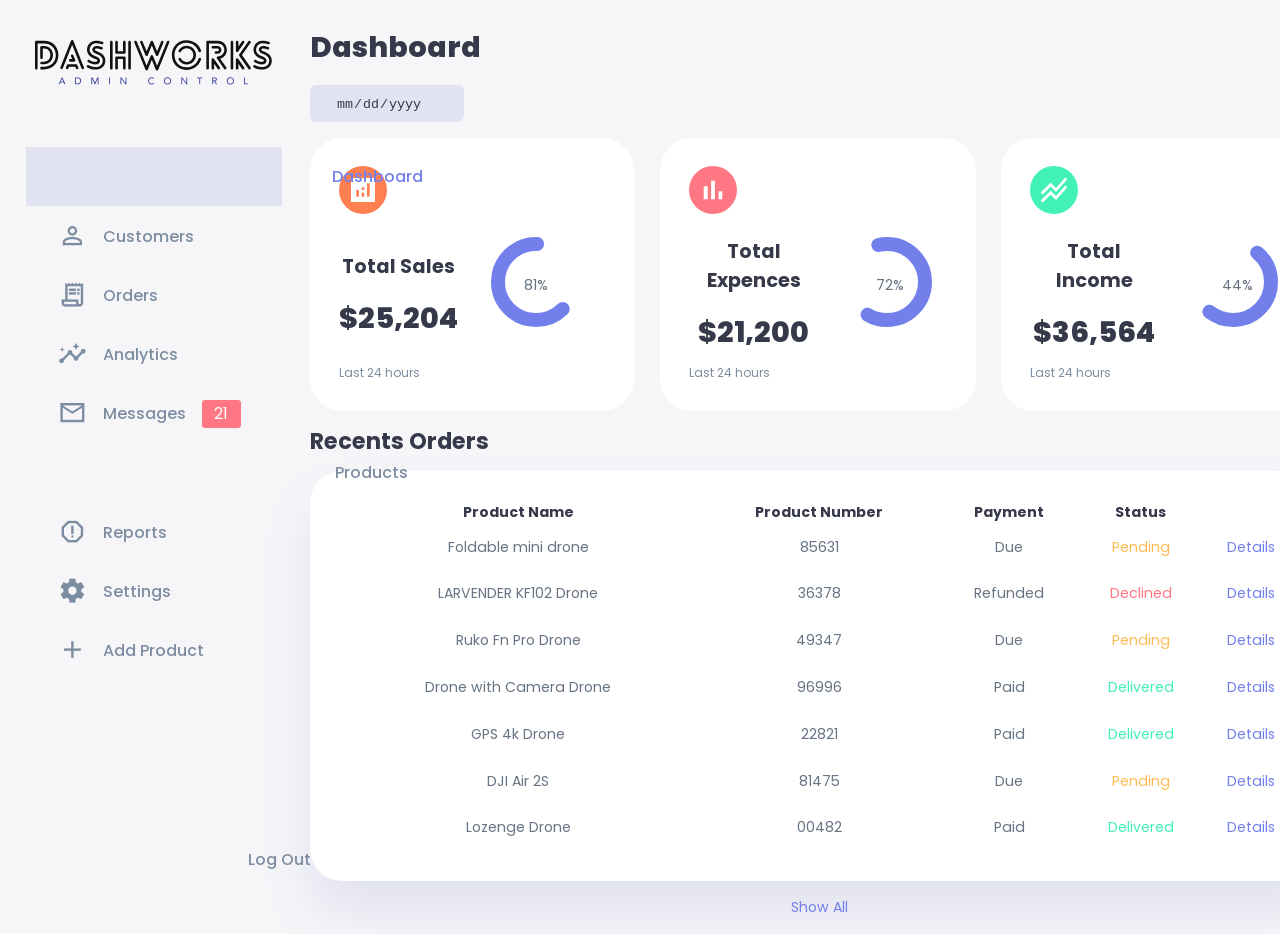
==== index.html @ c48654eb "Initial project upload" ====
<!DOCTYPE html>
<html lang="en">
  <head>
    <meta charset="UTF-8" />
    <meta name="viewport" content="width=device-width, initial-scale=1.0" />
    <title>Admin Dashboard</title>
    <link
      rel="stylesheet"
      href="https://fonts.googleapis.com/css2?family=Material+Icons+Sharp"
    />
    <link rel="stylesheet" href="style.css" />
  </head>
  <body>
    <div class="container">
      <aside>
        <div class="top">
          <div class="logo">
            <svg
              width="290.15999603271484"
              height="54.50936629606763"
              viewBox="0 0 350.00000000000006 65.75089076535775"
              class="looka-1j8o68f"
            >
              <defs id="SvgjsDefs1217"></defs>
              <g class="change-logo-color"
                id="SvgjsG1218"
                featurekey="s6yzU4-0"
                transform="matrix(2.8782891486242907,0,0,2.8782891486242907,-4.605262363303821,-14.649480691453958)"
                fill="#111111"
              >
                <path
                  d="M6.26 17.54 l-1.32 0 c-0.36 0 -0.66 -0.3 -0.66 -0.68 c0 -0.36 0.3 -0.66 0.66 -0.66 l1.32 0 c1.98 0 3.24 -1.46 3.24 -3.36 c0 -1.88 -1.26 -3.34 -3.24 -3.34 l-0.66 0 l0 4.68 c0 0.38 -0.28 0.68 -0.66 0.68 c-0.36 0 -0.66 -0.3 -0.66 -0.68 l0 -5.34 c0 -0.38 0.3 -0.68 0.66 -0.68 l1.32 0 c2.74 0 4.56 2.06 4.56 4.68 c0 2.64 -1.82 4.7 -4.56 4.7 l0 0 z M2.94 19.54 c0 0.36 -0.3 0.66 -0.68 0.66 c-0.36 0 -0.66 -0.3 -0.66 -0.66 l0 -13.38 c0 -0.36 0.3 -0.66 0.66 -0.66 l4 0 c4.34 0 7.36 3.12 7.36 7.34 c0 4.24 -3.02 7.36 -7.36 7.36 l-1.34 0 c-0.36 0 -0.66 -0.3 -0.66 -0.66 c0 -0.38 0.3 -0.68 0.66 -0.68 l1.34 0 c3.58 0 6.02 -2.52 6.02 -6.02 c0 -3.48 -2.44 -6 -6.02 -6 l-3.32 0 l0 12.7 l0 0 z M19.7 16.2 c-0.36 0 -0.66 -0.3 -0.66 -0.68 s0.3 -0.66 0.66 -0.66 l0.96 0 l-0.6 -1.48 c-0.12 -0.34 0.04 -0.74 0.36 -0.86 c0.36 -0.14 0.74 0.02 0.88 0.34 l0.98 2.4 c0.04 0.08 0.06 0.16 0.06 0.26 c0 0.38 -0.32 0.68 -0.7 0.68 l-1.94 0 l0 0 z M18.72 19.66 c-0.12 0.34 -0.5 0.5 -0.86 0.38 c-0.34 -0.16 -0.5 -0.54 -0.36 -0.88 l0.48 -1.22 c0.12 -0.24 0.38 -0.42 0.62 -0.42 l0 0 l4.14 0 c0.3 0 0.56 0.22 0.64 0.48 l0.48 1.16 c0.12 0.34 -0.02 0.72 -0.36 0.88 c-0.34 0.12 -0.74 -0.02 -0.88 -0.38 l-0.32 -0.78 l-3.24 0 l-0.34 0.78 l0 0 z M15.86 19.66 c-0.16 0.34 -0.54 0.5 -0.88 0.38 c-0.32 -0.16 -0.5 -0.54 -0.38 -0.88 l5.46 -13.64 c0.14 -0.36 0.54 -0.52 0.86 -0.38 c0.2 0.06 0.32 0.22 0.38 0.38 l5.44 13.64 c0.14 0.34 -0.02 0.72 -0.36 0.88 c-0.34 0.12 -0.74 -0.04 -0.88 -0.38 l-4.82 -12.14 l-4.82 12.14 l0 0 z M36.300000000000004 6.02 c0.82 0.28 0.38 1.56 -0.46 1.26 c-1.8 -0.64 -3.96 -0.98 -5.28 0.48 c-1.08 1.14 -1.36 3.24 0.08 4.48 c1.74 1.56 4.22 1.22 4.36 3.34 c0.06 1.12 -0.92 1.94 -2 2.02 c-1.3 0.08 -2.92 -0.24 -4.24 -1.2 c-0.7 -0.5 0.08 -1.58 0.78 -1.08 c1.54 1.12 4.24 1.32 4.12 0.32 c-0.08 -0.94 -2.06 -0.78 -3.92 -2.4 c-2.9 -2.54 -1.14 -7.6 2.98 -7.8 c1.2 -0.06 2.18 0.1 3.58 0.58 l0 0 z M28.500000000000004 19.24 c-0.76 -0.4 -0.14 -1.58 0.64 -1.18 c3.08 1.64 7.26 1.22 7.26 -2.48 c0 -2.74 -3.6 -3.24 -4.62 -4.06 c-1.6 -1.26 -0.76 -4.8 4.22 -2.78 c0.78 0.32 0.3 1.56 -0.52 1.22 c-3.02 -1.22 -3.54 0.02 -2.88 0.54 c0.74 0.56 5.12 1.36 5.12 5.08 c0 3.66 -3.24 5.38 -6.98 4.48 c-0.68 -0.14 -1.46 -0.4 -2.24 -0.82 l0 0 z M32.88 16.28 l0 0 l0 0 z M42.800000000000004 6.16 c0 -0.36 0.3 -0.66 0.66 -0.66 c0.38 0 0.68 0.3 0.68 0.66 l0 4.68 l2.66 0 l0 -4.68 c0 -0.36 0.3 -0.66 0.68 -0.66 c0.36 0 0.66 0.3 0.66 0.66 l0 5.36 c0 0.36 -0.3 0.66 -0.66 0.66 l-4.02 0 c-0.36 0 -0.66 -0.3 -0.66 -0.66 l0 -5.36 l0 0 z M48.14 19.54 c0 0.36 -0.3 0.66 -0.66 0.66 c-0.38 0 -0.68 -0.3 -0.68 -0.66 l0 -4.68 l-2.66 0 l0 4.68 c0 0.36 -0.3 0.66 -0.68 0.66 c-0.36 0 -0.66 -0.3 -0.66 -0.66 l0 -5.36 c0 -0.36 0.3 -0.66 0.66 -0.66 l4.02 0 c0.36 0 0.66 0.3 0.66 0.66 l0 5.36 l0 0 z M41.46 19.54 c0 0.36 -0.3 0.66 -0.66 0.66 c-0.38 0 -0.68 -0.3 -0.68 -0.66 l0 -13.38 c0 -0.36 0.3 -0.66 0.68 -0.66 c0.36 0 0.66 0.3 0.66 0.66 l0 13.38 l0 0 z M49.480000000000004 6.16 c0 -0.36 0.3 -0.66 0.66 -0.66 c0.38 0 0.68 0.3 0.68 0.66 l0 13.38 c0 0.36 -0.3 0.66 -0.68 0.66 c-0.36 0 -0.66 -0.3 -0.66 -0.66 l0 -13.38 l0 0 z M55.620000000000005 6.34 c-0.14 -0.34 0.04 -0.72 0.38 -0.86 s0.72 0.02 0.86 0.36 l2.06 5.06 l2.06 -5.06 c0.12 -0.34 0.52 -0.5 0.86 -0.36 c0.18 0.06 0.3 0.22 0.38 0.36 l2.06 5.06 l2.06 -5.06 c0.12 -0.34 0.52 -0.5 0.86 -0.36 c0.32 0.14 0.5 0.52 0.36 0.86 l-2.68 6.56 c-0.06 0.16 -0.18 0.32 -0.36 0.38 c-0.34 0.12 -0.72 -0.02 -0.88 -0.38 l-2.06 -5.04 l-2.06 5.04 c-0.06 0.16 -0.18 0.32 -0.34 0.38 c-0.34 0.12 -0.74 -0.02 -0.88 -0.38 l-2.68 -6.56 l0 0 z M69.34 5.84 c0.14 -0.34 0.54 -0.5 0.88 -0.36 c0.32 0.14 0.5 0.52 0.34 0.86 l-5.68 13.96 c-0.24 0.56 -1 0.54 -1.24 0 l-2.06 -5.06 l-2.06 5.06 c-0.22 0.56 -1 0.56 -1.22 -0.02 l-5.7 -13.94 c-0.12 -0.34 0.06 -0.72 0.38 -0.86 c0.34 -0.14 0.74 0.02 0.86 0.36 l5.08 12.46 l2.04 -5.02 c0.26 -0.58 1 -0.62 1.26 0 l2.06 5.02 l5.06 -12.46 l0 0 z M86.86000000000001 10.54 c0.1 0.36 -0.08 0.74 -0.44 0.84 c-0.36 0.12 -0.76 -0.08 -0.86 -0.44 c-0.42 -1.28 -1.22 -2.38 -2.32 -3.18 c-1.04 -0.74 -2.34 -1.2 -3.76 -1.2 c-8.34 0 -8.34 12.52 0 12.52 c1.42 0 2.72 -0.44 3.76 -1.2 c1.1 -0.78 1.9 -1.88 2.32 -3.18 c0.1 -0.36 0.5 -0.54 0.86 -0.44 s0.54 0.5 0.44 0.86 c-0.5 1.56 -1.5 2.92 -2.8 3.86 c-1.3 0.92 -2.86 1.48 -4.58 1.48 c-10.14 0 -10.14 -15.26 0 -15.26 c1.72 0 3.28 0.54 4.58 1.46 c1.3 0.96 2.3 2.3 2.8 3.88 l0 0 z M75.36 15.24 c-0.2 -0.34 -0.08 -0.72 0.24 -0.92 c0.34 -0.18 0.74 -0.08 0.92 0.26 c0.32 0.52 0.76 0.98 1.28 1.26 c0.48 0.3 1.06 0.48 1.68 0.48 c0.96 0 1.82 -0.38 2.42 -1.02 c0.64 -0.62 1.02 -1.5 1.02 -2.48 c0 -0.96 -0.38 -1.84 -1.02 -2.46 c-0.6 -0.62 -1.46 -1.02 -2.42 -1.02 c-0.62 0 -1.18 0.16 -1.68 0.46 c-0.52 0.3 -0.96 0.74 -1.28 1.26 c-0.18 0.34 -0.58 0.46 -0.92 0.28 c-0.32 -0.18 -0.44 -0.6 -0.24 -0.94 c0.42 -0.74 1.02 -1.36 1.74 -1.78 s1.54 -0.64 2.38 -0.64 c1.34 0 2.54 0.54 3.42 1.42 c0.84 0.88 1.38 2.08 1.38 3.42 s-0.54 2.54 -1.38 3.42 c-0.88 0.9 -2.08 1.44 -3.42 1.44 c-0.84 0 -1.66 -0.24 -2.38 -0.64 c-0.72 -0.44 -1.32 -1.06 -1.74 -1.8 l0 0 z M95.30000000000001 12.18 c-0.18 0 -0.44 0.02 -0.66 0 c-1.04 -0.06 -1.08 -1.32 0 -1.32 c0.62 0 1.36 0.1 1.36 -0.68 c0 -0.4 -0.32 -0.68 -0.7 -0.68 l-2.38 0 c-0.88 0 -0.88 -1.34 0 -1.34 l2.38 0 c1.22 0 2.02 1.02 2.02 2.04 c0 1.12 -0.92 1.98 -2.02 1.98 l0 0 z M96.54 19.14 c0.5 0.72 -0.58 1.5 -1.1 0.78 l-1.84 -2.66 l0 2.28 c0 0.88 -1.34 0.88 -1.34 0 l0 -4.36 c0 -0.72 0.84 -0.92 1.22 -0.42 l3.06 4.38 l0 0 z M90.92 19.54 c0 0.88 -1.34 0.88 -1.34 0 l0 -13.38 c0 -0.36 0.32 -0.66 0.68 -0.66 l5.26 0 c4.1 0 6.16 5.02 3.28 7.98 c-0.58 0.58 -1.3 1.02 -2.1 1.22 l3.1 4.44 c0.5 0.72 -0.6 1.5 -1.08 0.78 l-3.7 -5.3 c-0.4 -0.52 0 -1.1 0.5 -1.1 c2.94 0 4.38 -3.64 2.32 -5.72 c-0.6 -0.6 -1.42 -0.96 -2.32 -0.96 l-4.6 0 l0 12.7 l0 0 z M103.4 19.54 c0 0.36 -0.3 0.66 -0.68 0.66 c-0.36 0 -0.66 -0.3 -0.66 -0.66 l0 -13.38 c0 -0.36 0.3 -0.66 0.66 -0.66 c0.38 0 0.68 0.3 0.68 0.66 l0 13.38 l0 0 z M109.02000000000001 19.14 c0.2 0.32 0.14 0.72 -0.18 0.94 c-0.3 0.2 -0.7 0.14 -0.92 -0.16 l-1.86 -2.66 l0 2.28 c0 0.36 -0.28 0.66 -0.66 0.66 c-0.36 0 -0.66 -0.3 -0.66 -0.66 l0 -4.38 c0 -0.68 0.84 -0.94 1.2 -0.4 l3.08 4.38 l0 0 z M107.92 5.779999999999999 c0.22 -0.3 0.62 -0.38 0.92 -0.16 c0.32 0.22 0.38 0.62 0.18 0.92 l-3.08 4.4 c-0.2 0.3 -0.62 0.38 -0.92 0.16 c-0.2 -0.14 -0.28 -0.34 -0.28 -0.58 l0 -4.36 c0 -0.36 0.3 -0.66 0.66 -0.66 c0.38 0 0.66 0.3 0.66 0.66 l0 2.28 l1.86 -2.66 l0 0 z M111.18 5.779999999999999 c0.22 -0.3 0.62 -0.38 0.92 -0.16 c0.32 0.22 0.38 0.62 0.18 0.92 l-4.4 6.3 l4.4 6.3 c0.2 0.32 0.14 0.72 -0.18 0.94 c-0.3 0.2 -0.7 0.14 -0.92 -0.16 l-4.66 -6.68 c-0.16 -0.22 -0.16 -0.54 0 -0.78 l4.66 -6.68 l0 0 z M121.78 6.02 c0.82 0.28 0.38 1.56 -0.46 1.26 c-1.8 -0.64 -3.96 -0.98 -5.28 0.48 c-1.08 1.14 -1.36 3.24 0.08 4.48 c1.74 1.56 4.22 1.22 4.36 3.34 c0.06 1.12 -0.92 1.94 -2 2.02 c-1.3 0.08 -2.92 -0.24 -4.24 -1.2 c-0.7 -0.5 0.08 -1.58 0.78 -1.08 c1.54 1.12 4.24 1.32 4.12 0.32 c-0.08 -0.94 -2.06 -0.78 -3.92 -2.4 c-2.9 -2.54 -1.14 -7.6 2.98 -7.8 c1.2 -0.06 2.18 0.1 3.58 0.58 l0 0 z M113.98 19.24 c-0.76 -0.4 -0.14 -1.58 0.64 -1.18 c3.08 1.64 7.26 1.22 7.26 -2.48 c0 -2.74 -3.6 -3.24 -4.62 -4.06 c-1.6 -1.26 -0.76 -4.8 4.22 -2.78 c0.78 0.32 0.3 1.56 -0.52 1.22 c-3.02 -1.22 -3.54 0.02 -2.88 0.54 c0.74 0.56 5.12 1.36 5.12 5.08 c0 3.66 -3.24 5.38 -6.98 4.48 c-0.68 -0.14 -1.46 -0.4 -2.24 -0.82 l0 0 z M118.36000000000001 16.28 l0 0 l0 0 z"
                ></path>
              </g>
              <g class="change-slogan-color"
                id="SvgjsG1219"
                featurekey="sT9YGu-0"
                transform="matrix(0.7225060479595455,0,0,0.7225060479595455,34.91329970144684,51.040667187918714)"
                fill="#2b3595"
              >
                <path
                  d="M7.94 5.84 l6.02 14.16 l-1.96 0 l-1.44 -3.48 l-7.08 0 l-1.46 3.48 l-1.9 0 l6.24 -14.16 l1.58 0 z M7.08 8 l-2.94 6.96 l5.78 0 l-2.8 -6.96 l-0.04 0 z M39 5.84 q3.1 0 5.08 1.95 t2.02 5.13 q0 3.16 -1.99 5.1 t-5.07 1.98 l-5.32 0 l0 -14.16 l5.28 0 z M38.6 18.44 q2.66 0 4.17 -1.41 t1.53 -4.11 q0 -2.6 -1.48 -4.04 t-4.22 -1.48 l-3.2 0 l0 11.04 l3.2 0 z M69.44000000000001 5.84 l4.8 11.1 l0.04 0 l4.84 -11.1 l2.44 0 l0 14.16 l-1.68 0 l0 -11.88 l-0.04 0 l-5.08 11.88 l-1.02 0 l-5.08 -11.88 l-0.04 0 l0 11.88 l-1.68 0 l0 -14.16 l2.5 0 z M104.9 5.84 l0 14.16 l-1.68 0 l0 -14.16 l1.68 0 z M128.68 5.84 l8.2 11.76 l0.04 0 l0 -11.76 l1.68 0 l0 14.16 l-2.12 0 l-8.2 -11.76 l-0.04 0 l0 11.76 l-1.68 0 l0 -14.16 l2.12 0 z M190.33999999999997 5.48 q1.66 0 2.94 0.59 t2.06 1.63 l-1.46 1.06 q-0.64 -0.86 -1.58 -1.29 t-1.96 -0.43 q-2.26 0 -3.81 1.72 t-1.59 4.16 q0 2.52 1.54 4.19 t3.86 1.69 q2.54 0 4.1 -1.98 l1.26 1.06 q-1.86 2.48 -5.36 2.48 q-3.1 0 -5.13 -2.14 t-2.07 -5.3 q0 -3.16 2.05 -5.28 t5.15 -2.16 z M222.76 5.48 q3.2 0 5.28 2.1 t2.12 5.34 q-0.02 3.3 -2.14 5.36 t-5.26 2.08 q-3.2 0 -5.28 -2.11 t-2.12 -5.33 q0 -3.2 2.08 -5.3 t5.32 -2.14 z M217.16 12.92 q0 2.54 1.6 4.19 t4 1.69 q2.4 0 3.98 -1.68 t1.62 -4.2 q0 -2.46 -1.56 -4.15 t-4.06 -1.73 q-2.44 0.02 -3.99 1.71 t-1.59 4.17 z M253.11999999999998 5.84 l8.2 11.76 l0.04 0 l0 -11.76 l1.68 0 l0 14.16 l-2.12 0 l-8.2 -11.76 l-0.04 0 l0 11.76 l-1.68 0 l0 -14.16 l2.12 0 z M294.2 5.84 l0 1.56 l-4.68 0 l0 12.6 l-1.68 0 l0 -12.6 l-4.68 0 l0 -1.56 l11.04 0 z M318.18 5.84 q2.78 0 4.09 0.92 t1.31 2.96 q0 1.5 -0.89 2.47 t-2.65 1.29 l4.02 6.52 l-2.06 0 l-3.84 -6.36 l-2.16 0 l0 6.36 l-1.68 0 l0 -14.16 l3.86 0 z M318 12.08 q1.98 0 2.88 -0.55 t0.9 -1.79 q0 -1.2 -0.81 -1.77 t-2.51 -0.57 l-2.46 0 l0 4.68 l2 0 z M351.26 5.48 q3.2 0 5.28 2.1 t2.12 5.34 q-0.02 3.3 -2.14 5.36 t-5.26 2.08 q-3.2 0 -5.28 -2.11 t-2.12 -5.33 q0 -3.2 2.08 -5.3 t5.32 -2.14 z M345.66 12.92 q0 2.54 1.6 4.19 t4 1.69 q2.4 0 3.98 -1.68 t1.62 -4.2 q0 -2.46 -1.56 -4.15 t-4.06 -1.73 q-2.44 0.02 -3.99 1.71 t-1.59 4.17 z M381.18 5.84 l0 12.6 l6.48 0 l0 1.56 l-8.16 0 l0 -14.16 l1.68 0 z"
                ></path>
              </g>
            </svg>
          </div>
          <div class="close" id="close-btn">
            <span class="material-icons-sharp"> close </span>
          </div>
        </div>

        <div class="sidebar">
          <a href="#" class="active"
            ><span class="material-icons-sharp"> grid_view </span>
            <h3>Dashboard</h3></a
          >
          <a href="#" 
            ><span class="material-icons-sharp">person_outline</span>
            <h3>Customers</h3></a
          >
          <a href="#"
            ><span class="material-icons-sharp"> receipt_long </span>
            <h3>Orders</h3></a
          >
          <a href="#"
            ><span class="material-icons-sharp"> insights </span>
            <h3>Analytics</h3></a
          >
          <a href="#"
            ><span class="material-icons-sharp"> mail_outline </span>
            <h3>Messages</h3>
            <span class="message-count">21</span></a
          >
          <a href="#"
            ><span class="material-icons-sharp"> inventory </span>
            <h3>Products</h3></a
          >
          <a href="#"
            ><span class="material-icons-sharp"> report_gmailerrorred </span>
            <h3>Reports</h3></a
          >
          <a href="#"
            ><span class="material-icons-sharp"> settings </span>
            <h3>Settings</h3></a
          >
          <a href="#"
            ><span class="material-icons-sharp"> add </span>
            <h3>Add Product</h3></a
          >
          <a href="#"
            ><span class="material-icons-sharp"> logout </span>
            <h3>Log Out</h3></a
          >
        </div>
      </aside>

      <main>
        <h1>Dashboard</h1>
        <div class="date">
          <input type="date" />
        </div>
        <div class="insights">
          <div class="sales">
            <span class="material-icons-sharp"> analytics </span>
            <div class="middle">
              <div class="left">
                <h3>Total Sales</h3>
                <h1>$25,204</h1>
              </div>
              <div class="progress">
                <svg>
                  <circle cx="38" cy="38" r="38"></circle>
                </svg>
                <div class="number"><p>81%</p></div>
              </div>
            </div>
            <small class="text-muted">Last 24 hours</small>
          </div>

          <div class="expences">
            <span class="material-icons-sharp"> bar_chart </span>
            <div class="middle">
              <div class="left">
                <h3>Total Expences</h3>
                <h1>$21,200</h1>
              </div>
              <div class="progress">
                <svg>
                  <circle cx="38" cy="38" r="38"></circle>
                </svg>
                <div class="number"><p>72%</p></div>
              </div>
            </div>
            <small class="text-muted">Last 24 hours</small>
          </div>

          <div class="income">
            <span class="material-icons-sharp"> stacked_line_chart </span>
            <div class="middle">
              <div class="left">
                <h3>Total Income</h3>
                <h1>$36,564</h1>
              </div>
              <div class="progress">
                <svg>
                  <circle cx="38" cy="38" r="38"></circle>
                </svg>
                <div class="number"><p>44%</p></div>
              </div>
            </div>
            <small class="text-muted">Last 24 hours</small>
          </div>
        </div>

        <div class="recent-orders">
          <h2>Recents Orders</h2>
          <table>
            <thead>
              <tr>
                <th>Product Name</th>
                <th>Product Number</th>
                <th>Payment</th>
                <th>Status</th>
                <!-- <th></th> -->
              </tr>
            </thead>
            <tbody>
              <!-- <tr>
                <td>Foldable mini drone</td>
                <td>85631</td>
                <td>Due</td>
                <td class="warning">Pending</td>
                <td>Details</td>
              </tr> -->
            </tbody>
          </table>
          <a href="#">Show All</a>
        </div>
      </main>

      <div class="right">
        <div class="top">
          <button id="menu-btn">
            <span class="material-icons-sharp"> menu </span>
          </button>
          <div class="theme-toggler">
            <span class="material-icons-sharp active"> light_mode </span>
            <span class="material-icons-sharp"> dark_mode </span>
          </div>
          <div class="profile">
            <div class="info">
              <p>Hey, <b>John</b></p>
              <small class="text-muted">Admin</small>
            </div>
            <div class="profile-photo">
              <img src="images/image2.png" alt="" />
            </div>
          </div>
        </div>

        <div class="recent-updates">
          <h2>Recent Updates</h2>
          <div class="updates">
            <div class="update">
              <div class="profile-photo">
                <img src="images/image1.png" alt="" />
              </div>
              <div class="message">
                <p>
                  <b>Mike Tyson</b> recieved his order of Night lion tech GPS
                  drone
                </p>
                <small class="text-muted">2 min ago</small>
              </div>
            </div>
            <div class="update">
              <div class="profile-photo">
                <img src="images/image4.png" alt="" />
              </div>
              <div class="message">
                <p><b>Jos butler</b> recieved his order of Lazenge Drone</p>
                <small class="text-muted">12 min ago</small>
              </div>
            </div>
            <div class="update">
              <div class="profile-photo">
                <img src="images/image3.png" alt="" />
              </div>
              <div class="message">
                <p>
                  <b>David Warner</b> recieved his order of LARVENDER KF102
                  Drone
                </p>
                <small class="text-muted">20 min ago</small>
              </div>
            </div>
          </div>
        </div>

        <div class="sales-analytics">
          <h2>Sales Analytics</h2>
          <div class="item online">
            <div class="icon">
              <span class="material-icons-sharp"> shopping_cart </span>
            </div>
            <div class="right">
              <div class="info">
                <h3>ONLINE ORDERS</h3>
                <small class="text-muted">Last 24 hours</small>
              </div>
              <h5 class="success">+39%</h5>
              <h3>3849</h3>
            </div>
          </div>

          <div class="item offline">
            <div class="icon">
              <span class="material-icons-sharp"> local_mall </span>
            </div>
            <div class="right">
              <div class="info">
                <h3>OFFLINE ORDERS</h3>
                <small class="text-muted">Last 24 hours</small>
              </div>
              <h5 class="danger">-19%</h5>
              <h3>6455</h3>
            </div>
          </div>

          <div class="item customers">
            <div class="icon">
              <span class="material-icons-sharp"> person </span>
            </div>
            <div class="right">
              <div class="info">
                <h3>NEW CUSTOMERS</h3>
                <small class="text-muted">Last 24 hours</small>
              </div>
              <h5 class="success">+26%</h5>
              <h3>798</h3>
            </div>
          </div>

          <div class="item add-product">
            <div>
              <span class="material-icons-sharp"> add </span>
              <h3>Add Product</h3>
            </div>
          </div>
        </div>
      </div>
    </div>

    <script src="orders.js"></script>
    <script src="main.js"></script>
  </body>
</html>
---- style.css ----
@import url("https://fonts.googleapis.com/css2?family=Jost:ital,wght@0,100..900;1,100..900&family=Martel+Sans:wght@200;300;400;600;700;800;900&family=Poppins:ital,wght@0,100;0,200;0,300;0,400;0,500;0,600;0,700;0,800;0,900;1,100;1,200;1,300;1,400;1,500;1,600;1,700;1,800;1,900&display=swap");

:root {
  --color-primary: #7380ec;
  --color-danger: #ff7782;
  --color-success: #41f1b6;
  --color-warning: #ffbb55;
  --color-white: #fff;
  --color-info-dark: #7d8da1;
  --color-info-light: #dceleb;
  --color-dark: #363949;
  --color-light: rgba(132, 139, 200, 0.18);
  --color-primary-variant: #111e88;
  --color-dark-variant: #677483;
  --color-background: #f6f6f9;

  --card-border-radius: 2rem;
  --border-radius-1: 0.4rem;
  --border-radius-2: 0.8rem;
  --border-radius-3: 1.2rem;

  --card-padding: 1.8rem;
  --padding-1: 1.2rem;

  --box-shadow: 0 2rem 3rem var(--color-light);
}

.dark-theme-variables {
  --color-background: #181a1e;
  --color-white: #202528;
  --color-dark: #edeffd;
  --color-dark-variant: #a3bdcc;
  --color-light: rgba(0, 0, 0, 0.4);
  --box-shadow: 0 2rem 3rem var(--color-light);
}

* {
  margin: 0;
  padding: 0;
  outline: 0;
  appearance: none;
  border: 0;
  text-decoration: none;
  list-style: none;
  box-sizing: border-box;
}

body {
  width: 100%;
  height: 100vh;
  font-family: "Poppins", sans-serif;
  font-size: 0.88rem;
  background-color: var(--color-background);
  user-select: none;
  overflow-x: hidden;
  color: var(--color-dark);
}

.container {
  display: grid;
  width: 96%;
  margin: 0 auto;
  gap: 1.8rem;
  grid-template-columns: 16rem auto 24rem;
}

a {
  color: var(--color-dark);
}

aside .logo > svg,
img {
  display: block;
  width: 100%;
}

h1 {
  font-weight: 800;
  font-size: 1.8rem;
}

h2 {
  font-size: 1.4rem;
}

h3 {
  font-size: 1rem;
}

h4 {
  font-size: 0.8rem;
}

h5 {
  font-size: 0.77rem;
}

small {
  font-size: 0.75rem;
}

.profile-photo {
  width: 2.8rem;
  height: 2.8rem;
  border-radius: 50%;
  -webkit-border-radius: 50%;
  -moz-border-radius: 50%;
  -ms-border-radius: 50%;
  -o-border-radius: 50%;
  overflow: hidden;
}

.text-muted {
  color: var(--color-info-dark);
}

p {
  color: var(--color-dark-variant);
}

b {
  color: var(--color-dark);
}

.primary {
  color: var(--color-primary);
}
.danger {
  color: var(--color-danger);
}
.success {
  color: var(--color-success);
}
.warning {
  color: var(--color-warning);
}

aside {
  height: 100vh;
}

aside .top {
  display: flex;
  justify-content: center;
  align-items: center;
  gap: 1.8rem;
  margin-top: 1.6rem;
  padding: 0.6rem;
}

aside .close {
  display: none;
}

/* SIDEBAR */

aside .sidebar {
  display: flex;
  flex-direction: column;
  height: 86vh;
  position: relative;
  top: 3rem;
}

aside h3 {
  font-weight: 500;
}

aside .sidebar a {
  display: flex;
  color: var(--color-info-dark);
  margin-left: 2rem;
  gap: 1rem;
  align-items: center;
  position: relative;
  height: 3.7rem;
  transition: all 300ms ease;
  -webkit-transition: all 300ms ease;
  -moz-transition: all 300ms ease;
  -ms-transition: all 300ms ease;
  -o-transition: all 300ms ease;
}

aside .sidebar a span {
  font-size: 1.8rem;
  transition: all 300ms ease;
  -webkit-transition: all 300 ease;
  -moz-transition: all 300 ease;
  -ms-transition: all 300 ease;
  -o-transition: all 300 ease;
}

aside .sidebar a:last-child {
  position: absolute;
  bottom: 2rem;
  width: 100%;
}

aside .sidebar a.active {
  background: var(--color-light);
  color: var(--color-primary);
  margin-left: 0;
}

aside .sidebar a.active::before {
  content: "";
  width: 6px;
  height: 100%;
  background: var(--color-primary);
}

aside .sidebar a.active span {
  color: var(--color-primary);
  margin-left: calc(1rem - 3px);
}

aside .sidebar a:hover {
  color: var(--color-primary);
}

aside .sidebar a:hover span {
  margin-left: 1rem;
}

aside .sidebar .message-count {
  background: var(--color-danger);
  color: white;
  font-size: 1rem;
  padding: 0.1rem 0.8rem;
  border-radius: 0.2rem;
  -webkit-border-radius: 0.2rem;
  -moz-border-radius: 0.2rem;
  -ms-border-radius: 0.2rem;
  -o-border-radius: 0.2rem;
}

/* MAIN */

main {
  margin-top: 1.6rem;
}

main .date {
  display: inline-block;
  background: var(--color-light);
  border-radius: var(--border-radius-1);
  margin-top: 1rem;
  -webkit-border-radius: var(--border-radius-1);
  -moz-border-radius: var(--border-radius-1);
  -ms-border-radius: var(--border-radius-1);
  -o-border-radius: var(--border-radius-1);
  padding: 0.5rem 1.6rem;
}

main .date input[type="date"] {
  background: transparent;
  color: var(--color-dark);
}

main .date input[type="date"]::-webkit-calendar-picker-indicator {
  display: none;
}

main .insights {
  display: grid;
  grid-template-columns: repeat(3, 1fr);
  gap: 1.6rem;
}
main .insights > div {
  background: var(--color-white);
  padding: var(--card-padding);
  border-radius: var(--card-border-radius);
  margin-top: 1rem;
  -webkit-border-radius: var(--card-border-radius);
  -moz-border-radius: var(--card-border-radius);
  -ms-border-radius: var(--card-border-radius);
  -o-border-radius: var(--card-border-radius);
  transition: all 300ms ease;
  -webkit-transition: all 300ms ease;
  -moz-transition: all 300ms ease;
  -ms-transition: all 300ms ease;
  -o-transition: all 300ms ease;
}

main .insights > div:hover {
  box-shadow: none;
}

main .insights > div span {
  background: coral;
  padding: 0.5rem;
  border-radius: 50%;
  color: var(--color-white);
  font-size: 2rem;
  -webkit-border-radius: 50%;
  -moz-border-radius: 50%;
  -ms-border-radius: 50%;
  -o-border-radius: 50%;
}

main .insights > div.expences span {
  background: var(--color-danger);
}

main .insights > div.income span {
  background: var(--color-success);
}

main .insights > div .middle {
  display: flex;
  justify-content: space-between;
  align-items: center;
  text-align: center;
}

main .insights h3 {
  margin: 1rem 0rem;
  font-size: 1.2rem;
}

main .insights .progress {
  position: relative;
  width: 9.2rem;
  height: 9.2rem;
  border-radius: 50%;
  -webkit-border-radius: 50%;
  -moz-border-radius: 50%;
  -ms-border-radius: 50%;
  -o-border-radius: 50%;
}

main .insights svg {
  width: 8rem;
  height: 8rem;
}

main .insights svg circle {
  fill: none;
  stroke: var(--color-primary);
  stroke-width: 14;
  stroke-linecap: round;
  transform: translate(30px, 30px);
  -webkit-transform: translate(30px, 30px);
  -moz-transform: translate(30px, 30px);
  -ms-transform: translate(30px, 30px);
  -o-transform: translate(30px, 30px);
  stroke-dasharray: 110;
  stroke-dashoffset: 92;
}

main .insights .sales svg circle {
  stroke-dasharray: 150;
  stroke-dashoffset: -30;
}

main .insights .expences svg circle {
  stroke-dasharray: 90;
  stroke-dashoffset: 10;
}

main .insights .income svg circle {
  stroke-dasharray: 120;
  stroke-dashoffset: 35;
}

main .insights .progress .number {
  position: absolute;
  top: -2%;
  left: 45%;
  height: 100%;
  display: flex;
  justify-content: center;
  align-items: center;
}

main .recent-orders {
  margin-top: 0.8rem;
}

main .recent-orders h2 {
  margin-bottom: 0.8rem;
}

main .recent-orders table {
  background: var(--color-white);
  width: 100%;
  border-radius: var(--card-border-radius);
  -webkit-border-radius: var(--card-border-radius);
  -moz-border-radius: var(--card-border-radius);
  -ms-border-radius: var(--card-border-radius);
  -o-border-radius: var(--card-border-radius);
  padding: var(--card-padding);
  text-align: center;
  box-shadow: var(--box-shadow);
}

main table tbody td {
  height: 2.8rem;
  border-radius: 0.2rem solid var(--color-light);
  -webkit-border-radius: 0.2rem solid var(--color-light);
  -moz-border-radius: 0.2rem solid var(--color-light);
  -ms-border-radius: 0.2rem solid var(--color-light);
  -o-border-radius: 0.2rem solid var(--color-light);
  color: var(--color-dark-variant);
}

main table tbody tr:last-child td {
  border: none;
}

main .recent-orders a {
  text-align: center;
  display: block;
  margin: 1rem auto;
  color: var(--color-primary);
}

/* Right Section */

.right {
  margin-top: 1.6rem;
}

.right .top {
  display: flex;
  justify-content: end;
  gap: 2rem;
}

.right .top button {
  display: none;
}

.right .theme-toggler {
  background: var(--color-light);
  display: flex;
  justify-content: space-between;
  align-items: center;
  height: 2.4rem;
  width: 5.8rem;
  cursor: pointer;
  border-radius: var(--border-radius-1);
  -webkit-border-radius: var(--border-radius-1);
  -moz-border-radius: var(--border-radius-1);
  -ms-border-radius: var(--border-radius-1);
  -o-border-radius: var(--border-radius-1);
}

.right .theme-toggler span {
  font-size: 1.2rem;
  width: 50%;
  height: 100%;
  display: flex;
  justify-content: center;
  align-items: center;
}

.right .theme-toggler span.active {
  background: var(--color-primary);
  color: white;
  border-radius: var(--border-radius-1);
  -webkit-border-radius: var(--border-radius-1);
  -moz-border-radius: var(--border-radius-1);
  -ms-border-radius: var(--border-radius-1);
  -o-border-radius: var(--border-radius-1);
}

.right .top .profile {
  display: flex;
  gap: 2rem;
  text-align: right;
}

.right .recent-updates {
  margin-top: 1rem;
}

.right .recent-updates h2 {
  margin-bottom: 0.8rem;
}

.right .recent-updates .updates {
  background: var(--color-white);
  padding: var(--card-padding);
  border-radius: var(--card-border-radius);
  box-shadow: var(--box-shadow);
  transition: all 300ms ease;
  -webkit-border-radius: var(--card-border-radius);
  -moz-border-radius: var(--card-border-radius);
  -ms-border-radius: var(--card-border-radius);
  -o-border-radius: var(--card-border-radius);
  -webkit-transition: all 300ms ease;
  -moz-transition: all 300ms ease;
  -ms-transition: all 300ms ease;
  -o-transition: all 300ms ease;
  display: flex;
  flex-direction: column;
  gap: 1rem;
}

.right .recent-updates .updates:hover {
  box-shadow: none;
}

.right .recent-updates .updates .update {
  display: grid;
  grid-template-columns: 2.6rem auto;
  gap: 1.2rem;
}

.right .sales-analytics {
  margin-top: 2rem;
}

.right .sales-analytics h2 {
  margin-bottom: 0.8rem;
}

.right .sales-analytics .item {
  background: var(--color-white);
  display: flex;
  align-items: center;
  gap: 1rem;
  margin-bottom: 0.7rem;
  padding: 1.4rem var(--card-padding);
  border-radius: var(--border-radius-3);
  box-shadow: var(--box-shadow);
  transition: all 300ms ease;
  -webkit-border-radius: var(--border-radius-3);
  -moz-border-radius: var(--border-radius-3);
  -ms-border-radius: var(--border-radius-3);
  -o-border-radius: var(--border-radius-3);
  -webkit-transition: all 300ms ease;
  -moz-transition: all 300ms ease;
  -ms-transition: all 300ms ease;
  -o-transition: all 300ms ease;
}

.right .sales-analytics .item:hover {
  box-shadow: none;
}

.right .sales-analytics .item .right {
  display: flex;
  justify-content: space-between;
  align-items: start;
  margin: 0;
  width: 100%;

  & h5,
  h3 {
    margin: auto 0;
  }
}

.right .sales-analytics .item .icon {
  display: flex;
  justify-content: center;
  align-items: center;
  padding: 0.7rem;
  color: var(--color-white);
  border-radius: 50%;
  background: var(--color-primary);
  -webkit-border-radius: 50%;
  -moz-border-radius: 50%;
  -ms-border-radius: 50%;
  -o-border-radius: 50%;
}

.right .sales-analytics .item.offline .icon {
  background: var(--color-danger);
}

.right .sales-analytics .item.customers .icon {
  background: var(--color-success);
}

.right .sales-analytics .add-product {
  background-color: transparent;
  border: 0.2rem dashed var(--color-primary);
  color: var(--color-primary);
  display: flex;
  justify-content: center;
  align-items: center;

  & div {
    & h3 {
      font-weight: 600;
    }
    text-align: center;
  }
}

/* MEDIA QUERIES */

@media screen and (max-width: 1200px) {
  .container {
    width: 94%;
    grid-template-columns: 7rem auto 26rem;
  }
  aside .logo {
    scale: 1.4;
  }
  aside .sidebar h3 {
    display: none;
  }

  aside .sidebar a:last-child {
    position: relative;
    margin-top: 1.8rem;
  }
  aside .sidebar a {
    width: 5.6rem;
  }

  main .insights {
    grid-template-columns: 1fr;
    gap: 0;
  }
  main .recent-orders {
    width: 94%;
    position: absolute;
    left: 50%;
    transform: translateX(-50%);
    margin: 2rem 0 0 8.8rem;
    -webkit-transform: translateX(-50%);
    -moz-transform: translateX(-50%);
    -ms-transform: translateX(-50%);
    -o-transform: translateX(-50%);
  }
  main .recent-orders table {
    width: 80vw;
  }
  main table thead tr th:last-child,
  main table thead tr th:first-child {
    display: none;
  }
  main table tbody tr td:last-child,
  main table tbody tr td:first-child {
    display: none;
  }
}
@media screen and (max-width: 768px) {
  .container {
    width: 100%;
    grid-template-columns: 1fr;
  }
  aside {
    position: fixed;
    left: -100%;
    background: var(--color-white);
    width: 18rem;
    z-index: 5;
    box-shadow: 1rem 3rem 4rem var(--color-light);
    height: 100vh;
    padding-right: var(--card-padding);
    display: none;
    animation: showMenu 400ms ease forwards;
    -webkit-animation: showMenu 400ms ease forwards;
  }

  @keyframes showMenu {
    to {
      left: 0;
    }
  }

  aside .logo {
    margin-left: 1rem;
    scale: 1;
  }
  aside .sidebar h3 {
    display: inline;
  }
  aside .sidebar a {
    width: 100%;
    height: 3.4rem;
  }
  aside .sidebar a:last-child {
    position: absolute;
    bottom: 5rem;
  }
  aside .close {
    display: inline-block;
    cursor: pointer;
  }

  main {
    margin-top: 8rem;
    padding: 0 1rem;
  }
  main .recent-orders {
    width: 100%;
    position: relative;
    margin: 3rem 0 0 0;
  }
  main .recent-orders table {
    width: 100%;
    margin: 0;
  }
  .rigth {
    width: 94%;
    margin: 0 auto 4rem;
  }
  .right .top {
    width: 100%;
    margin: 0;
    z-index: 2;
    position: fixed;
    top: 0;
    left: 0;
    align-items: center;
    padding: 0 1rem;
    height: 4.6rem;
    background: var(--color-white);
    box-shadow: 0 1rem 1rem var(--color-light);
  }
  .right .top .theme-toggler {
    width: 4.6rem;
    position: absolute;
    left: 68%;
  }
  .right .profile .info {
    display: none;
  }
  .right .top button {
    display: inline-block;
    background: transparent;
    cursor: pointer;
    color: var(--color-dark);
    position: absolute;
    left: 1rem;
    font-size: 2rem;
  }
  .right .top button span {
    font-size: 2rem;
  }
}
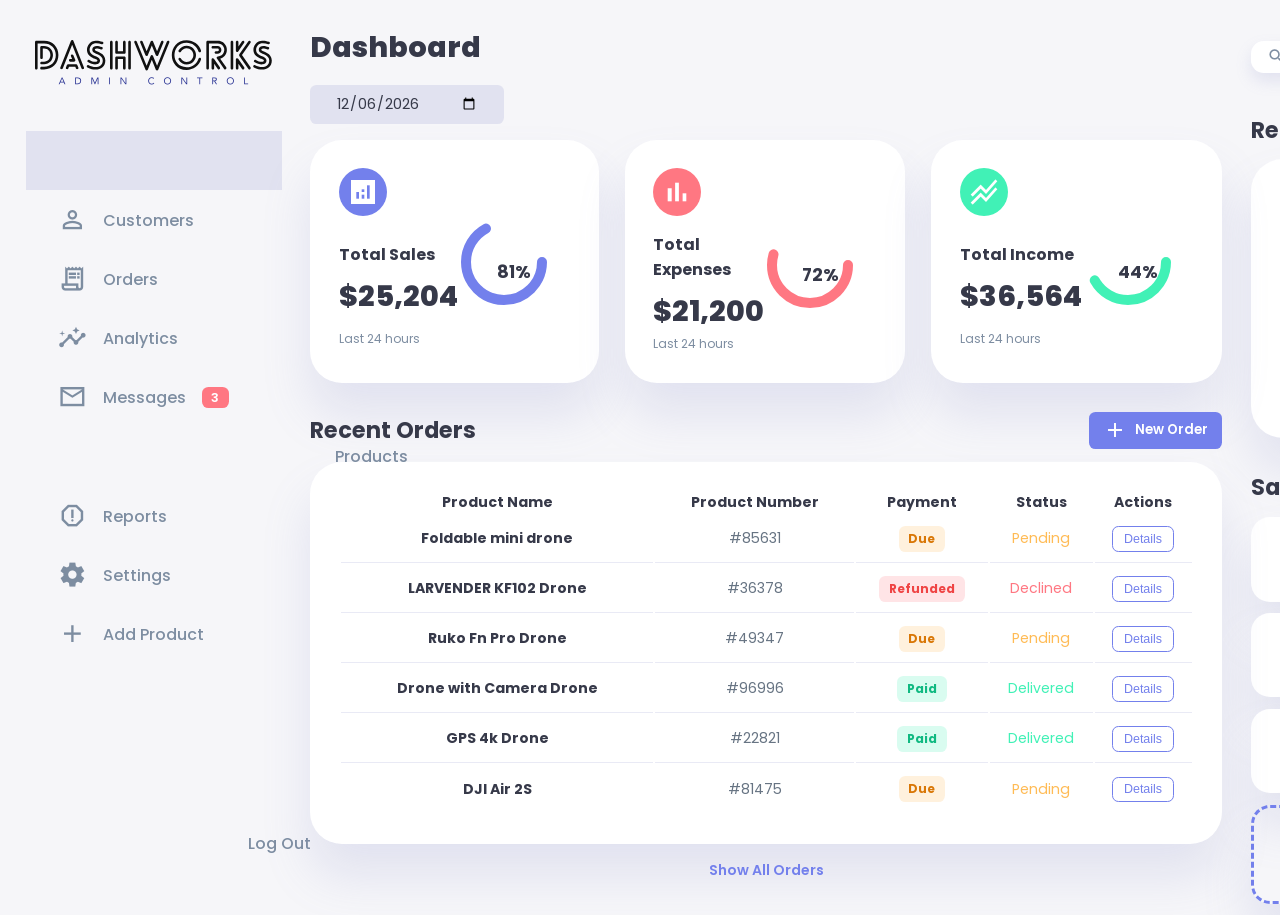
==== commit 0e5516f0: "Feat: Transform Admin Dashboard into fully functional interactive SPA with complete sidebar navigati" ====
--- a/index.html
+++ b/index.html
@@ -3,7 +3,7 @@
   <head>
     <meta charset="UTF-8" />
     <meta name="viewport" content="width=device-width, initial-scale=1.0" />
-    <title>Admin Dashboard</title>
+    <title>Admin Dashboard | Management System</title>
     <link
       rel="stylesheet"
       href="https://fonts.googleapis.com/css2?family=Material+Icons+Sharp"
@@ -12,6 +12,7 @@
   </head>
   <body>
     <div class="container">
+      <!-- SIDEBAR SECTION -->
       <aside>
         <div class="top">
           <div class="logo">
@@ -22,7 +23,8 @@
               class="looka-1j8o68f"
             >
               <defs id="SvgjsDefs1217"></defs>
-              <g class="change-logo-color"
+              <g
+                class="change-logo-color"
                 id="SvgjsG1218"
                 featurekey="s6yzU4-0"
                 transform="matrix(2.8782891486242907,0,0,2.8782891486242907,-4.605262363303821,-14.649480691453958)"
@@ -32,7 +34,8 @@
                   d="M6.26 17.54 l-1.32 0 c-0.36 0 -0.66 -0.3 -0.66 -0.68 c0 -0.36 0.3 -0.66 0.66 -0.66 l1.32 0 c1.98 0 3.24 -1.46 3.24 -3.36 c0 -1.88 -1.26 -3.34 -3.24 -3.34 l-0.66 0 l0 4.68 c0 0.38 -0.28 0.68 -0.66 0.68 c-0.36 0 -0.66 -0.3 -0.66 -0.68 l0 -5.34 c0 -0.38 0.3 -0.68 0.66 -0.68 l1.32 0 c2.74 0 4.56 2.06 4.56 4.68 c0 2.64 -1.82 4.7 -4.56 4.7 l0 0 z M2.94 19.54 c0 0.36 -0.3 0.66 -0.68 0.66 c-0.36 0 -0.66 -0.3 -0.66 -0.66 l0 -13.38 c0 -0.36 0.3 -0.66 0.66 -0.66 l4 0 c4.34 0 7.36 3.12 7.36 7.34 c0 4.24 -3.02 7.36 -7.36 7.36 l-1.34 0 c-0.36 0 -0.66 -0.3 -0.66 -0.66 c0 -0.38 0.3 -0.68 0.66 -0.68 l1.34 0 c3.58 0 6.02 -2.52 6.02 -6.02 c0 -3.48 -2.44 -6 -6.02 -6 l-3.32 0 l0 12.7 l0 0 z M19.7 16.2 c-0.36 0 -0.66 -0.3 -0.66 -0.68 s0.3 -0.66 0.66 -0.66 l0.96 0 l-0.6 -1.48 c-0.12 -0.34 0.04 -0.74 0.36 -0.86 c0.36 -0.14 0.74 0.02 0.88 0.34 l0.98 2.4 c0.04 0.08 0.06 0.16 0.06 0.26 c0 0.38 -0.32 0.68 -0.7 0.68 l-1.94 0 l0 0 z M18.72 19.66 c-0.12 0.34 -0.5 0.5 -0.86 0.38 c-0.34 -0.16 -0.5 -0.54 -0.36 -0.88 l0.48 -1.22 c0.12 -0.24 0.38 -0.42 0.62 -0.42 l0 0 l4.14 0 c0.3 0 0.56 0.22 0.64 0.48 l0.48 1.16 c0.12 0.34 -0.02 0.72 -0.36 0.88 c-0.34 0.12 -0.74 -0.02 -0.88 -0.38 l-0.32 -0.78 l-3.24 0 l-0.34 0.78 l0 0 z M15.86 19.66 c-0.16 0.34 -0.54 0.5 -0.88 0.38 c-0.32 -0.16 -0.5 -0.54 -0.38 -0.88 l5.46 -13.64 c0.14 -0.36 0.54 -0.52 0.86 -0.38 c0.2 0.06 0.32 0.22 0.38 0.38 l5.44 13.64 c0.14 0.34 -0.02 0.72 -0.36 0.88 c-0.34 0.12 -0.74 -0.04 -0.88 -0.38 l-4.82 -12.14 l-4.82 12.14 l0 0 z M36.300000000000004 6.02 c0.82 0.28 0.38 1.56 -0.46 1.26 c-1.8 -0.64 -3.96 -0.98 -5.28 0.48 c-1.08 1.14 -1.36 3.24 0.08 4.48 c1.74 1.56 4.22 1.22 4.36 3.34 c0.06 1.12 -0.92 1.94 -2 2.02 c-1.3 0.08 -2.92 -0.24 -4.24 -1.2 c-0.7 -0.5 0.08 -1.58 0.78 -1.08 c1.54 1.12 4.24 1.32 4.12 0.32 c-0.08 -0.94 -2.06 -0.78 -3.92 -2.4 c-2.9 -2.54 -1.14 -7.6 2.98 -7.8 c1.2 -0.06 2.18 0.1 3.58 0.58 l0 0 z M28.500000000000004 19.24 c-0.76 -0.4 -0.14 -1.58 0.64 -1.18 c3.08 1.64 7.26 1.22 7.26 -2.48 c0 -2.74 -3.6 -3.24 -4.62 -4.06 c-1.6 -1.26 -0.76 -4.8 4.22 -2.78 c0.78 0.32 0.3 1.56 -0.52 1.22 c-3.02 -1.22 -3.54 0.02 -2.88 0.54 c0.74 0.56 5.12 1.36 5.12 5.08 c0 3.66 -3.24 5.38 -6.98 4.48 c-0.68 -0.14 -1.46 -0.4 -2.24 -0.82 l0 0 z M32.88 16.28 l0 0 l0 0 z M42.800000000000004 6.16 c0 -0.36 0.3 -0.66 0.66 -0.66 c0.38 0 0.68 0.3 0.68 0.66 l0 4.68 l2.66 0 l0 -4.68 c0 -0.36 0.3 -0.66 0.68 -0.66 c0.36 0 0.66 0.3 0.66 0.66 l0 5.36 c0 0.36 -0.3 0.66 -0.66 0.66 l-4.02 0 c-0.36 0 -0.66 -0.3 -0.66 -0.66 l0 -5.36 l0 0 z M48.14 19.54 c0 0.36 -0.3 0.66 -0.66 0.66 c-0.38 0 -0.68 -0.3 -0.68 -0.66 l0 -4.68 l-2.66 0 l0 4.68 c0 0.36 -0.3 0.66 -0.68 0.66 c-0.36 0 -0.66 -0.3 -0.66 -0.66 l0 -5.36 c0 -0.36 0.3 -0.66 0.66 -0.66 l4.02 0 c0.36 0 0.66 0.3 0.66 0.66 l0 5.36 l0 0 z M41.46 19.54 c0 0.36 -0.3 0.66 -0.66 0.66 c-0.38 0 -0.68 -0.3 -0.68 -0.66 l0 -13.38 c0 -0.36 0.3 -0.66 0.68 -0.66 c0.36 0 0.66 0.3 0.66 0.66 l0 13.38 l0 0 z M49.480000000000004 6.16 c0 -0.36 0.3 -0.66 0.66 -0.66 c0.38 0 0.68 0.3 0.68 0.66 l0 13.38 c0 0.36 -0.3 0.66 -0.68 0.66 c-0.36 0 -0.66 -0.3 -0.66 -0.66 l0 -13.38 l0 0 z M55.620000000000005 6.34 c-0.14 -0.34 0.04 -0.72 0.38 -0.86 s0.72 0.02 0.86 0.36 l2.06 5.06 l2.06 -5.06 c0.12 -0.34 0.52 -0.5 0.86 -0.36 c0.18 0.06 0.3 0.22 0.38 0.36 l2.06 5.06 l2.06 -5.06 c0.12 -0.34 0.52 -0.5 0.86 -0.36 c0.32 0.14 0.5 0.52 0.36 0.86 l-2.68 6.56 c-0.06 0.16 -0.18 0.32 -0.36 0.38 c-0.34 0.12 -0.72 -0.02 -0.88 -0.38 l-2.06 -5.04 l-2.06 5.04 c-0.06 0.16 -0.18 0.32 -0.34 0.38 c-0.34 0.12 -0.74 -0.02 -0.88 -0.38 l-2.68 -6.56 l0 0 z M69.34 5.84 c0.14 -0.34 0.54 -0.5 0.88 -0.36 c0.32 0.14 0.5 0.52 0.34 0.86 l-5.68 13.96 c-0.24 0.56 -1 0.54 -1.24 0 l-2.06 -5.06 l-2.06 5.06 c-0.22 0.56 -1 0.56 -1.22 -0.02 l-5.7 -13.94 c-0.12 -0.34 0.06 -0.72 0.38 -0.86 c0.34 -0.14 0.74 0.02 0.86 0.36 l5.08 12.46 l2.04 -5.02 c0.26 -0.58 1 -0.62 1.26 0 l2.06 5.02 l5.06 -12.46 l0 0 z M86.86000000000001 10.54 c0.1 0.36 -0.08 0.74 -0.44 0.84 c-0.36 0.12 -0.76 -0.08 -0.86 -0.44 c-0.42 -1.28 -1.22 -2.38 -2.32 -3.18 c-1.04 -0.74 -2.34 -1.2 -3.76 -1.2 c-8.34 0 -8.34 12.52 0 12.52 c1.42 0 2.72 -0.44 3.76 -1.2 c1.1 -0.78 1.9 -1.88 2.32 -3.18 c0.1 -0.36 0.5 -0.54 0.86 -0.44 s0.54 0.5 0.44 0.86 c-0.5 1.56 -1.5 2.92 -2.8 3.86 c-1.3 0.92 -2.86 1.48 -4.58 1.48 c-10.14 0 -10.14 -15.26 0 -15.26 c1.72 0 3.28 0.54 4.58 1.46 c1.3 0.96 2.3 2.3 2.8 3.88 l0 0 z M75.36 15.24 c-0.2 -0.34 -0.08 -0.72 0.24 -0.92 c0.34 -0.18 0.74 -0.08 0.92 0.26 c0.32 0.52 0.76 0.98 1.28 1.26 c0.48 0.3 1.06 0.48 1.68 0.48 c0.96 0 1.82 -0.38 2.42 -1.02 c0.64 -0.62 1.02 -1.5 1.02 -2.48 c0 -0.96 -0.38 -1.84 -1.02 -2.46 c-0.6 -0.62 -1.46 -1.02 -2.42 -1.02 c-0.62 0 -1.18 0.16 -1.68 0.46 c-0.52 0.3 -0.96 0.74 -1.28 1.26 c-0.18 0.34 -0.58 0.46 -0.92 0.28 c-0.32 -0.18 -0.44 -0.6 -0.24 -0.94 c0.42 -0.74 1.02 -1.36 1.74 -1.78 s1.54 -0.64 2.38 -0.64 c1.34 0 2.54 0.54 3.42 1.42 c0.84 0.88 1.38 2.08 1.38 3.42 s-0.54 2.54 -1.38 3.42 c-0.88 0.9 -2.08 1.44 -3.42 1.44 c-0.84 0 -1.66 -0.24 -2.38 -0.64 c-0.72 -0.44 -1.32 -1.06 -1.74 -1.8 l0 0 z M95.30000000000001 12.18 c-0.18 0 -0.44 0.02 -0.66 0 c-1.04 -0.06 -1.08 -1.32 0 -1.32 c0.62 0 1.36 0.1 1.36 -0.68 c0 -0.4 -0.32 -0.68 -0.7 -0.68 l-2.38 0 c-0.88 0 -0.88 -1.34 0 -1.34 l2.38 0 c1.22 0 2.02 1.02 2.02 2.04 c0 1.12 -0.92 1.98 -2.02 1.98 l0 0 z M96.54 19.14 c0.5 0.72 -0.58 1.5 -1.1 0.78 l-1.84 -2.66 l0 2.28 c0 0.88 -1.34 0.88 -1.34 0 l0 -4.36 c0 -0.72 0.84 -0.92 1.22 -0.42 l3.06 4.38 l0 0 z M90.92 19.54 c0 0.88 -1.34 0.88 -1.34 0 l0 -13.38 c0 -0.36 0.32 -0.66 0.68 -0.66 l5.26 0 c4.1 0 6.16 5.02 3.28 7.98 c-0.58 0.58 -1.3 1.02 -2.1 1.22 l3.1 4.44 c0.5 0.72 -0.6 1.5 -1.08 0.78 l-3.7 -5.3 c-0.4 -0.52 0 -1.1 0.5 -1.1 c2.94 0 4.38 -3.64 2.32 -5.72 c-0.6 -0.6 -1.42 -0.96 -2.32 -0.96 l-4.6 0 l0 12.7 l0 0 z M103.4 19.54 c0 0.36 -0.3 0.66 -0.68 0.66 c-0.36 0 -0.66 -0.3 -0.66 -0.66 l0 -13.38 c0 -0.36 0.3 -0.66 0.66 -0.66 c0.38 0 0.68 0.3 0.68 0.66 l0 13.38 l0 0 z M109.02000000000001 19.14 c0.2 0.32 0.14 0.72 -0.18 0.94 c-0.3 0.2 -0.7 0.14 -0.92 -0.16 l-1.86 -2.66 l0 2.28 c0 0.36 -0.28 0.66 -0.66 0.66 c-0.36 0 -0.66 -0.3 -0.66 -0.66 l0 -4.38 c0 -0.68 0.84 -0.94 1.2 -0.4 l3.08 4.38 l0 0 z M107.92 5.779999999999999 c0.22 -0.3 0.62 -0.38 0.92 -0.16 c0.32 0.22 0.38 0.62 0.18 0.92 l-3.08 4.4 c-0.2 0.3 -0.62 0.38 -0.92 0.16 c-0.2 -0.14 -0.28 -0.34 -0.28 -0.58 l0 -4.36 c0 -0.36 0.3 -0.66 0.66 -0.66 c0.38 0 0.66 0.3 0.66 0.66 l0 2.28 l1.86 -2.66 l0 0 z M111.18 5.779999999999999 c0.22 -0.3 0.62 -0.38 0.92 -0.16 c0.32 0.22 0.38 0.62 0.18 0.92 l-4.4 6.3 l4.4 6.3 c0.2 0.32 0.14 0.72 -0.18 0.94 c-0.3 0.2 -0.7 0.14 -0.92 -0.16 l-4.66 -6.68 c-0.16 -0.22 -0.16 -0.54 0 -0.78 l4.66 -6.68 l0 0 z M121.78 6.02 c0.82 0.28 0.38 1.56 -0.46 1.26 c-1.8 -0.64 -3.96 -0.98 -5.28 0.48 c-1.08 1.14 -1.36 3.24 0.08 4.48 c1.74 1.56 4.22 1.22 4.36 3.34 c0.06 1.12 -0.92 1.94 -2 2.02 c-1.3 0.08 -2.92 -0.24 -4.24 -1.2 c-0.7 -0.5 0.08 -1.58 0.78 -1.08 c1.54 1.12 4.24 1.32 4.12 0.32 c-0.08 -0.94 -2.06 -0.78 -3.92 -2.4 c-2.9 -2.54 -1.14 -7.6 2.98 -7.8 c1.2 -0.06 2.18 0.1 3.58 0.58 l0 0 z M113.98 19.24 c-0.76 -0.4 -0.14 -1.58 0.64 -1.18 c3.08 1.64 7.26 1.22 7.26 -2.48 c0 -2.74 -3.6 -3.24 -4.62 -4.06 c-1.6 -1.26 -0.76 -4.8 4.22 -2.78 c0.78 0.32 0.3 1.56 -0.52 1.22 c-3.02 -1.22 -3.54 0.02 -2.88 0.54 c0.74 0.56 5.12 1.36 5.12 5.08 c0 3.66 -3.24 5.38 -6.98 4.48 c-0.68 -0.14 -1.46 -0.4 -2.24 -0.82 l0 0 z M118.36000000000001 16.28 l0 0 l0 0 z"
                 ></path>
               </g>
-              <g class="change-slogan-color"
+              <g
+                class="change-slogan-color"
                 id="SvgjsG1219"
                 featurekey="sT9YGu-0"
                 transform="matrix(0.7225060479595455,0,0,0.7225060479595455,34.91329970144684,51.040667187918714)"
@@ -50,247 +53,943 @@
         </div>
 
         <div class="sidebar">
-          <a href="#" class="active"
-            ><span class="material-icons-sharp"> grid_view </span>
-            <h3>Dashboard</h3></a
-          >
-          <a href="#" 
-            ><span class="material-icons-sharp">person_outline</span>
-            <h3>Customers</h3></a
-          >
-          <a href="#"
-            ><span class="material-icons-sharp"> receipt_long </span>
-            <h3>Orders</h3></a
-          >
-          <a href="#"
-            ><span class="material-icons-sharp"> insights </span>
-            <h3>Analytics</h3></a
-          >
-          <a href="#"
-            ><span class="material-icons-sharp"> mail_outline </span>
+          <a href="#" class="active" data-view="dashboard">
+            <span class="material-icons-sharp"> grid_view </span>
+            <h3>Dashboard</h3>
+          </a>
+          <a href="#" data-view="customers">
+            <span class="material-icons-sharp"> person_outline </span>
+            <h3>Customers</h3>
+          </a>
+          <a href="#" data-view="orders">
+            <span class="material-icons-sharp"> receipt_long </span>
+            <h3>Orders</h3>
+          </a>
+          <a href="#" data-view="analytics">
+            <span class="material-icons-sharp"> insights </span>
+            <h3>Analytics</h3>
+          </a>
+          <a href="#" data-view="messages">
+            <span class="material-icons-sharp"> mail_outline </span>
             <h3>Messages</h3>
-            <span class="message-count">21</span></a
-          >
-          <a href="#"
-            ><span class="material-icons-sharp"> inventory </span>
-            <h3>Products</h3></a
-          >
-          <a href="#"
-            ><span class="material-icons-sharp"> report_gmailerrorred </span>
-            <h3>Reports</h3></a
-          >
-          <a href="#"
-            ><span class="material-icons-sharp"> settings </span>
-            <h3>Settings</h3></a
-          >
-          <a href="#"
-            ><span class="material-icons-sharp"> add </span>
-            <h3>Add Product</h3></a
-          >
-          <a href="#"
-            ><span class="material-icons-sharp"> logout </span>
-            <h3>Log Out</h3></a
-          >
+            <span class="message-count" id="sidebar-msg-badge">3</span>
+          </a>
+          <a href="#" data-view="products">
+            <span class="material-icons-sharp"> inventory </span>
+            <h3>Products</h3>
+          </a>
+          <a href="#" data-view="reports">
+            <span class="material-icons-sharp"> report_gmailerrorred </span>
+            <h3>Reports</h3>
+          </a>
+          <a href="#" data-view="settings">
+            <span class="material-icons-sharp"> settings </span>
+            <h3>Settings</h3>
+          </a>
+          <a href="#" data-view="add-product">
+            <span class="material-icons-sharp"> add </span>
+            <h3>Add Product</h3>
+          </a>
+          <a href="#" data-view="logout" id="logout-btn">
+            <span class="material-icons-sharp"> logout </span>
+            <h3>Log Out</h3>
+          </a>
         </div>
       </aside>
 
+      <!-- MAIN VIEW AREA -->
       <main>
-        <h1>Dashboard</h1>
-        <div class="date">
-          <input type="date" />
-        </div>
-        <div class="insights">
-          <div class="sales">
-            <span class="material-icons-sharp"> analytics </span>
-            <div class="middle">
-              <div class="left">
-                <h3>Total Sales</h3>
-                <h1>$25,204</h1>
-              </div>
-              <div class="progress">
-                <svg>
-                  <circle cx="38" cy="38" r="38"></circle>
-                </svg>
-                <div class="number"><p>81%</p></div>
-              </div>
-            </div>
-            <small class="text-muted">Last 24 hours</small>
-          </div>
-
-          <div class="expences">
-            <span class="material-icons-sharp"> bar_chart </span>
-            <div class="middle">
-              <div class="left">
-                <h3>Total Expences</h3>
-                <h1>$21,200</h1>
-              </div>
-              <div class="progress">
-                <svg>
-                  <circle cx="38" cy="38" r="38"></circle>
-                </svg>
-                <div class="number"><p>72%</p></div>
-              </div>
-            </div>
-            <small class="text-muted">Last 24 hours</small>
-          </div>
-
-          <div class="income">
-            <span class="material-icons-sharp"> stacked_line_chart </span>
-            <div class="middle">
-              <div class="left">
-                <h3>Total Income</h3>
-                <h1>$36,564</h1>
-              </div>
-              <div class="progress">
-                <svg>
-                  <circle cx="38" cy="38" r="38"></circle>
-                </svg>
-                <div class="number"><p>44%</p></div>
-              </div>
-            </div>
-            <small class="text-muted">Last 24 hours</small>
-          </div>
-        </div>
-
-        <div class="recent-orders">
-          <h2>Recents Orders</h2>
-          <table>
-            <thead>
-              <tr>
-                <th>Product Name</th>
-                <th>Product Number</th>
-                <th>Payment</th>
-                <th>Status</th>
-                <!-- <th></th> -->
-              </tr>
-            </thead>
-            <tbody>
-              <!-- <tr>
-                <td>Foldable mini drone</td>
-                <td>85631</td>
-                <td>Due</td>
-                <td class="warning">Pending</td>
-                <td>Details</td>
-              </tr> -->
-            </tbody>
-          </table>
-          <a href="#">Show All</a>
-        </div>
+        <!-- DASHBOARD VIEW -->
+        <section id="view-dashboard" class="view-section active">
+          <h1>Dashboard</h1>
+          <div class="date">
+            <input type="date" id="dashboard-date-filter" />
+          </div>
+
+          <div class="insights">
+            <div class="sales clickable-card" id="card-total-sales">
+              <span class="material-icons-sharp"> analytics </span>
+              <div class="middle">
+                <div class="left">
+                  <h3>Total Sales</h3>
+                  <h1 id="stat-sales-amount">$25,204</h1>
+                </div>
+                <div class="progress">
+                  <svg>
+                    <circle cx="38" cy="38" r="38"></circle>
+                  </svg>
+                  <div class="number"><p>81%</p></div>
+                </div>
+              </div>
+              <small class="text-muted">Last 24 hours</small>
+            </div>
+
+            <div class="expences clickable-card" id="card-total-expenses">
+              <span class="material-icons-sharp"> bar_chart </span>
+              <div class="middle">
+                <div class="left">
+                  <h3>Total Expenses</h3>
+                  <h1 id="stat-expenses-amount">$21,200</h1>
+                </div>
+                <div class="progress">
+                  <svg>
+                    <circle cx="38" cy="38" r="38"></circle>
+                  </svg>
+                  <div class="number"><p>72%</p></div>
+                </div>
+              </div>
+              <small class="text-muted">Last 24 hours</small>
+            </div>
+
+            <div class="income clickable-card" id="card-total-income">
+              <span class="material-icons-sharp"> stacked_line_chart </span>
+              <div class="middle">
+                <div class="left">
+                  <h3>Total Income</h3>
+                  <h1 id="stat-income-amount">$36,564</h1>
+                </div>
+                <div class="progress">
+                  <svg>
+                    <circle cx="38" cy="38" r="38"></circle>
+                  </svg>
+                  <div class="number"><p>44%</p></div>
+                </div>
+              </div>
+              <small class="text-muted">Last 24 hours</small>
+            </div>
+          </div>
+
+          <div class="recent-orders">
+            <div class="table-header-flex">
+              <h2>Recent Orders</h2>
+              <button class="btn btn-primary-sm" id="btn-quick-new-order">
+                <span class="material-icons-sharp">add</span> New Order
+              </button>
+            </div>
+            <table>
+              <thead>
+                <tr>
+                  <th>Product Name</th>
+                  <th>Product Number</th>
+                  <th>Payment</th>
+                  <th>Status</th>
+                  <th>Actions</th>
+                </tr>
+              </thead>
+              <tbody id="dashboard-orders-tbody">
+                <!-- Dynamically Populated -->
+              </tbody>
+            </table>
+            <a href="#" id="link-show-all-orders">Show All Orders</a>
+          </div>
+        </section>
+
+        <!-- CUSTOMERS VIEW -->
+        <section id="view-customers" class="view-section">
+          <div class="section-header">
+            <div>
+              <h1>Customers Management</h1>
+              <p class="text-muted">View, search and manage client profiles</p>
+            </div>
+            <button class="btn btn-primary" id="btn-add-customer">
+              <span class="material-icons-sharp">person_add</span> Add Customer
+            </button>
+          </div>
+
+          <div class="stats-cards-row">
+            <div class="stat-mini-card">
+              <span class="material-icons-sharp icon-blue">groups</span>
+              <div>
+                <h4 class="text-muted">Total Clients</h4>
+                <h2 id="cust-stat-total">6</h2>
+              </div>
+            </div>
+            <div class="stat-mini-card">
+              <span class="material-icons-sharp icon-green">verified</span>
+              <div>
+                <h4 class="text-muted">Active Clients</h4>
+                <h2 id="cust-stat-active">5</h2>
+              </div>
+            </div>
+            <div class="stat-mini-card">
+              <span class="material-icons-sharp icon-purple">attach_money</span>
+              <div>
+                <h4 class="text-muted">Total Lifetime Spent</h4>
+                <h2 id="cust-stat-spent">$19,490</h2>
+              </div>
+            </div>
+          </div>
+
+          <div class="filter-controls-bar">
+            <div class="search-input-wrapper">
+              <span class="material-icons-sharp">search</span>
+              <input type="text" id="cust-search-input" placeholder="Search by customer name, email, location..." />
+            </div>
+            <select id="cust-status-filter" class="custom-select">
+              <option value="all">All Statuses</option>
+              <option value="Active">Active</option>
+              <option value="Inactive">Inactive</option>
+            </select>
+          </div>
+
+          <div class="recent-orders">
+            <table>
+              <thead>
+                <tr>
+                  <th>Customer</th>
+                  <th>Contact Info</th>
+                  <th>Location</th>
+                  <th>Orders</th>
+                  <th>Total Spent</th>
+                  <th>Status</th>
+                  <th>Actions</th>
+                </tr>
+              </thead>
+              <tbody id="customers-tbody">
+                <!-- Dynamically Populated -->
+              </tbody>
+            </table>
+          </div>
+        </section>
+
+        <!-- ORDERS VIEW -->
+        <section id="view-orders" class="view-section">
+          <div class="section-header">
+            <div>
+              <h1>Order Management</h1>
+              <p class="text-muted">Track transactions, process fulfillments and manage invoices</p>
+            </div>
+            <button class="btn btn-primary" id="btn-create-order-view">
+              <span class="material-icons-sharp">add_shopping_cart</span> Create Order
+            </button>
+          </div>
+
+          <div class="tab-filters-row" id="orders-tab-filters">
+            <button class="tab-btn active" data-filter="all">All Orders</button>
+            <button class="tab-btn" data-filter="Pending">Pending</button>
+            <button class="tab-btn" data-filter="Delivered">Delivered</button>
+            <button class="tab-btn" data-filter="Declined">Declined</button>
+            <button class="tab-btn" data-filter="Paid">Paid Only</button>
+            <button class="tab-btn" data-filter="Due">Due Only</button>
+          </div>
+
+          <div class="filter-controls-bar">
+            <div class="search-input-wrapper">
+              <span class="material-icons-sharp">search</span>
+              <input type="text" id="orders-search-input" placeholder="Search orders by product, order #, customer..." />
+            </div>
+            <select id="orders-sort-select" class="custom-select">
+              <option value="newest">Sort: Newest First</option>
+              <option value="oldest">Sort: Oldest First</option>
+              <option value="price-high">Price: High to Low</option>
+              <option value="price-low">Price: Low to High</option>
+            </select>
+          </div>
+
+          <div class="recent-orders">
+            <table>
+              <thead>
+                <tr>
+                  <th>Order ID</th>
+                  <th>Product</th>
+                  <th>Customer</th>
+                  <th>Amount</th>
+                  <th>Payment</th>
+                  <th>Shipping</th>
+                  <th>Date</th>
+                  <th>Actions</th>
+                </tr>
+              </thead>
+              <tbody id="orders-view-tbody">
+                <!-- Dynamically Populated -->
+              </tbody>
+            </table>
+          </div>
+        </section>
+
+        <!-- ANALYTICS VIEW -->
+        <section id="view-analytics" class="view-section">
+          <div class="section-header">
+            <div>
+              <h1>Business Analytics & Insights</h1>
+              <p class="text-muted">Real-time data visualization and sales metrics</p>
+            </div>
+            <div class="pill-toggle-group">
+              <button class="pill-btn active" data-period="weekly">Weekly</button>
+              <button class="pill-btn" data-period="monthly">Monthly</button>
+              <button class="pill-btn" data-period="yearly">Yearly</button>
+            </div>
+          </div>
+
+          <div class="analytics-kpi-grid">
+            <div class="kpi-card">
+              <div class="kpi-header">
+                <span>Revenue Performance</span>
+                <span class="tag-badge success">+14.2%</span>
+              </div>
+              <h2 id="kpi-rev">$83,490.00</h2>
+              <div class="bar-sparkline">
+                <div style="height: 40%"></div>
+                <div style="height: 65%"></div>
+                <div style="height: 55%"></div>
+                <div style="height: 80%"></div>
+                <div style="height: 70%"></div>
+                <div style="height: 95%"></div>
+              </div>
+            </div>
+            <div class="kpi-card">
+              <div class="kpi-header">
+                <span>Avg Order Value</span>
+                <span class="tag-badge success">+5.1%</span>
+              </div>
+              <h2 id="kpi-aov">$342.50</h2>
+              <div class="bar-sparkline">
+                <div style="height: 50%"></div>
+                <div style="height: 60%"></div>
+                <div style="height: 75%"></div>
+                <div style="height: 65%"></div>
+                <div style="height: 85%"></div>
+                <div style="height: 90%"></div>
+              </div>
+            </div>
+            <div class="kpi-card">
+              <div class="kpi-header">
+                <span>Conversion Rate</span>
+                <span class="tag-badge success">+0.8%</span>
+              </div>
+              <h2 id="kpi-cr">3.85%</h2>
+              <div class="bar-sparkline">
+                <div style="height: 30%"></div>
+                <div style="height: 45%"></div>
+                <div style="height: 60%"></div>
+                <div style="height: 75%"></div>
+                <div style="height: 70%"></div>
+                <div style="height: 88%"></div>
+              </div>
+            </div>
+            <div class="kpi-card">
+              <div class="kpi-header">
+                <span>Total Store Visits</span>
+                <span class="tag-badge danger">-2.1%</span>
+              </div>
+              <h2 id="kpi-visits">48,920</h2>
+              <div class="bar-sparkline">
+                <div style="height: 85%"></div>
+                <div style="height: 70%"></div>
+                <div style="height: 75%"></div>
+                <div style="height: 60%"></div>
+                <div style="height: 55%"></div>
+                <div style="height: 50%"></div>
+              </div>
+            </div>
+          </div>
+
+          <!-- ANALYTICS CHARTS GRID -->
+          <div class="charts-container-grid">
+            <div class="chart-card">
+              <h3>Monthly Revenue & Expenses ($)</h3>
+              <div class="chart-bars-wrap" id="revenue-chart">
+                <div class="chart-col"><div class="bar bar-revenue" style="height: 60%" title="Jan Rev: $45k"></div><div class="bar bar-expense" style="height: 35%" title="Jan Exp: $22k"></div><span>Jan</span></div>
+                <div class="chart-col"><div class="bar bar-revenue" style="height: 75%" title="Feb Rev: $58k"></div><div class="bar bar-expense" style="height: 40%" title="Feb Exp: $28k"></div><span>Feb</span></div>
+                <div class="chart-col"><div class="bar bar-revenue" style="height: 68%" title="Mar Rev: $50k"></div><div class="bar bar-expense" style="height: 38%" title="Mar Exp: $25k"></div><span>Mar</span></div>
+                <div class="chart-col"><div class="bar bar-revenue" style="height: 85%" title="Apr Rev: $72k"></div><div class="bar bar-expense" style="height: 50%" title="Apr Exp: $35k"></div><span>Apr</span></div>
+                <div class="chart-col"><div class="bar bar-revenue" style="height: 90%" title="May Rev: $79k"></div><div class="bar bar-expense" style="height: 48%" title="May Exp: $33k"></div><span>May</span></div>
+                <div class="chart-col"><div class="bar bar-revenue" style="height: 98%" title="Jun Rev: $83k"></div><div class="bar bar-expense" style="height: 52%" title="Jun Exp: $36k"></div><span>Jun</span></div>
+              </div>
+              <div class="chart-legend">
+                <span class="legend-item"><span class="color-dot dot-primary"></span> Revenue</span>
+                <span class="legend-item"><span class="color-dot dot-danger"></span> Expenses</span>
+              </div>
+            </div>
+
+            <div class="chart-card">
+              <h3>Sales Distribution by Category</h3>
+              <div class="donut-chart-flex">
+                <div class="donut-visual">
+                  <svg viewBox="0 0 36 36" class="donut">
+                    <circle class="donut-ring" cx="18" cy="18" r="15.915" fill="transparent" stroke="var(--color-light)" stroke-width="3.8"></circle>
+                    <circle class="donut-segment" cx="18" cy="18" r="15.915" fill="transparent" stroke="var(--color-primary)" stroke-width="3.8" stroke-dasharray="65 35" stroke-dashoffset="25"></circle>
+                    <circle class="donut-segment" cx="18" cy="18" r="15.915" fill="transparent" stroke="var(--color-success)" stroke-width="3.8" stroke-dasharray="25 75" stroke-dashoffset="60"></circle>
+                    <circle class="donut-segment" cx="18" cy="18" r="15.915" fill="transparent" stroke="var(--color-warning)" stroke-width="3.8" stroke-dasharray="10 90" stroke-dashoffset="35"></circle>
+                  </svg>
+                  <div class="donut-center-text">
+                    <b>100%</b>
+                    <small>Total</small>
+                  </div>
+                </div>
+                <div class="donut-legend">
+                  <div class="legend-row">
+                    <span class="color-dot dot-primary"></span>
+                    <div><b>Drones & Quadcopters</b><p>65% ($54,200)</p></div>
+                  </div>
+                  <div class="legend-row">
+                    <span class="color-dot dot-success"></span>
+                    <div><b>Accessories & Parts</b><p>25% ($20,800)</p></div>
+                  </div>
+                  <div class="legend-row">
+                    <span class="color-dot dot-warning"></span>
+                    <div><b>Camera Modules</b><p>10% ($8,490)</p></div>
+                  </div>
+                </div>
+              </div>
+            </div>
+          </div>
+        </section>
+
+        <!-- MESSAGES VIEW -->
+        <section id="view-messages" class="view-section">
+          <div class="section-header">
+            <div>
+              <h1>Messages & Communication</h1>
+              <p class="text-muted">Manage client inquiries and system notifications</p>
+            </div>
+            <button class="btn btn-primary" id="btn-compose-msg">
+              <span class="material-icons-sharp">edit</span> Compose Message
+            </button>
+          </div>
+
+          <div class="inbox-layout-grid">
+            <div class="inbox-sidebar-card">
+              <div class="inbox-search">
+                <span class="material-icons-sharp">search</span>
+                <input type="text" id="msg-search-input" placeholder="Search conversations..." />
+              </div>
+              <div class="inbox-list" id="inbox-msg-list">
+                <!-- Dynamically Populated -->
+              </div>
+            </div>
+
+            <div class="inbox-view-card" id="inbox-view-panel">
+              <div class="inbox-placeholder-state" id="inbox-empty-state">
+                <span class="material-icons-sharp">mark_email_unread</span>
+                <h3>Select a message to read</h3>
+                <p class="text-muted">Click any conversation from the list to view details</p>
+              </div>
+              <div class="message-content-wrapper hidden" id="msg-content-wrapper">
+                <!-- Dynamically Populated Message Details -->
+              </div>
+            </div>
+          </div>
+        </section>
+
+        <!-- PRODUCTS VIEW -->
+        <section id="view-products" class="view-section">
+          <div class="section-header">
+            <div>
+              <h1>Product Catalog</h1>
+              <p class="text-muted">Manage inventory stock, pricing and product specifications</p>
+            </div>
+            <button class="btn btn-primary" id="btn-create-product-view">
+              <span class="material-icons-sharp">add</span> Add New Product
+            </button>
+          </div>
+
+          <div class="stats-cards-row">
+            <div class="stat-mini-card">
+              <span class="material-icons-sharp icon-purple">inventory_2</span>
+              <div>
+                <h4 class="text-muted">Total Products</h4>
+                <h2 id="prod-stat-total">8</h2>
+              </div>
+            </div>
+            <div class="stat-mini-card">
+              <span class="material-icons-sharp icon-green">check_circle</span>
+              <div>
+                <h4 class="text-muted">In Stock</h4>
+                <h2 id="prod-stat-instock">5</h2>
+              </div>
+            </div>
+            <div class="stat-mini-card">
+              <span class="material-icons-sharp icon-orange">warning</span>
+              <div>
+                <h4 class="text-muted">Low Stock</h4>
+                <h2 id="prod-stat-low">2</h2>
+              </div>
+            </div>
+            <div class="stat-mini-card">
+              <span class="material-icons-sharp icon-red">remove_shopping_cart</span>
+              <div>
+                <h4 class="text-muted">Out of Stock</h4>
+                <h2 id="prod-stat-out">1</h2>
+              </div>
+            </div>
+          </div>
+
+          <div class="filter-controls-bar">
+            <div class="search-input-wrapper">
+              <span class="material-icons-sharp">search</span>
+              <input type="text" id="prod-search-input" placeholder="Search by product name, SKU or category..." />
+            </div>
+            <select id="prod-category-select" class="custom-select">
+              <option value="all">All Categories</option>
+              <option value="Drones">Drones</option>
+              <option value="Accessories">Accessories</option>
+            </select>
+            <div class="view-mode-toggle">
+              <button class="icon-toggle-btn active" id="btn-view-grid" title="Grid View"><span class="material-icons-sharp">grid_view</span></button>
+              <button class="icon-toggle-btn" id="btn-view-list" title="List View"><span class="material-icons-sharp">format_list_bulleted</span></button>
+            </div>
+          </div>
+
+          <div id="products-container" class="products-grid">
+            <!-- Dynamically Populated Cards -->
+          </div>
+        </section>
+
+        <!-- REPORTS VIEW -->
+        <section id="view-reports" class="view-section">
+          <div class="section-header">
+            <div>
+              <h1>Reports & Exporter</h1>
+              <p class="text-muted">Generate data summaries, tax ledgers and performance audits</p>
+            </div>
+          </div>
+
+          <div class="report-generator-card">
+            <h3>Generate Custom Report</h3>
+            <div class="report-form-grid">
+              <div class="form-group">
+                <label>Report Type</label>
+                <select id="report-type" class="custom-select">
+                  <option value="sales">Sales & Revenue Breakdown</option>
+                  <option value="inventory">Inventory & Stock Valuation</option>
+                  <option value="customers">Customer Acquisition & LTV</option>
+                  <option value="audit">Full System Audit Logs</option>
+                </select>
+              </div>
+              <div class="form-group">
+                <label>Date Range</label>
+                <select id="report-range" class="custom-select">
+                  <option value="this-month">This Month (August 2026)</option>
+                  <option value="last-month">Last Month (July 2026)</option>
+                  <option value="ytd">Year to Date (YTD 2026)</option>
+                  <option value="all">All Time</option>
+                </select>
+              </div>
+              <div class="form-group">
+                <label>Export Format</label>
+                <select id="report-format" class="custom-select">
+                  <option value="pdf">PDF Document (.pdf)</option>
+                  <option value="csv">CSV Spreadsheet (.csv)</option>
+                  <option value="xlsx">Excel File (.xlsx)</option>
+                </select>
+              </div>
+              <div class="form-group flex-end">
+                <button class="btn btn-primary" id="btn-generate-report">
+                  <span class="material-icons-sharp">download</span> Download Report
+                </button>
+              </div>
+            </div>
+          </div>
+
+          <div class="recent-orders">
+            <h2>Recent Downloaded Reports</h2>
+            <table>
+              <thead>
+                <tr>
+                  <th>Report Title</th>
+                  <th>Generated Date</th>
+                  <th>Format</th>
+                  <th>File Size</th>
+                  <th>Actions</th>
+                </tr>
+              </thead>
+              <tbody>
+                <tr>
+                  <td><b>Monthly Sales Performance - July 2026</b></td>
+                  <td>2026-08-01</td>
+                  <td><span class="tag-badge primary">PDF</span></td>
+                  <td>2.4 MB</td>
+                  <td><button class="btn btn-sm-outline action-download-sim">Re-Download</button></td>
+                </tr>
+                <tr>
+                  <td><b>Inventory Valuation & Stock Count</b></td>
+                  <td>2026-08-10</td>
+                  <td><span class="tag-badge success">CSV</span></td>
+                  <td>840 KB</td>
+                  <td><button class="btn btn-sm-outline action-download-sim">Re-Download</button></td>
+                </tr>
+                <tr>
+                  <td><b>Customer Retention Audit Q2</b></td>
+                  <td>2026-08-15</td>
+                  <td><span class="tag-badge warning">XLSX</span></td>
+                  <td>1.8 MB</td>
+                  <td><button class="btn btn-sm-outline action-download-sim">Re-Download</button></td>
+                </tr>
+              </tbody>
+            </table>
+          </div>
+        </section>
+
+        <!-- SETTINGS VIEW -->
+        <section id="view-settings" class="view-section">
+          <div class="section-header">
+            <div>
+              <h1>System Settings</h1>
+              <p class="text-muted">Configure preferences, account security and visual theme</p>
+            </div>
+          </div>
+
+          <div class="settings-card">
+            <div class="settings-tabs-header">
+              <button class="settings-tab active" data-target="tab-profile">Profile Settings</button>
+              <button class="settings-tab" data-target="tab-notifications">Notifications</button>
+              <button class="settings-tab" data-target="tab-security">Security & Password</button>
+              <button class="settings-tab" data-target="tab-appearance">Appearance & Theme</button>
+            </div>
+
+            <div class="settings-tab-content">
+              <!-- PROFILE TAB -->
+              <div id="tab-profile" class="settings-panel active">
+                <form id="form-profile-settings">
+                  <div class="profile-avatar-upload">
+                    <img src="images/image2.png" alt="Admin Avatar" id="settings-avatar-preview" />
+                    <div>
+                      <button type="button" class="btn btn-sm-outline" id="btn-change-avatar">Change Avatar</button>
+                      <small class="text-muted">JPG or PNG, max 2MB</small>
+                    </div>
+                  </div>
+                  <div class="form-row-2">
+                    <div class="form-group">
+                      <label>Full Name</label>
+                      <input type="text" id="set-fullname" value="John Doe" required />
+                    </div>
+                    <div class="form-group">
+                      <label>Email Address</label>
+                      <input type="email" id="set-email" value="john.admin@dashboard.com" required />
+                    </div>
+                  </div>
+                  <div class="form-row-2">
+                    <div class="form-group">
+                      <label>Phone Number</label>
+                      <input type="text" id="set-phone" value="+1 (555) 019-2831" />
+                    </div>
+                    <div class="form-group">
+                      <label>Role</label>
+                      <input type="text" id="set-role" value="Super Administrator" disabled />
+                    </div>
+                  </div>
+                  <div class="form-group">
+                    <label>Administrator Bio</label>
+                    <textarea id="set-bio" rows="3">Administrator managing store operations, orders, inventory, and customer relationships.</textarea>
+                  </div>
+                  <button type="submit" class="btn btn-primary">Save Profile Changes</button>
+                </form>
+              </div>
+
+              <!-- NOTIFICATIONS TAB -->
+              <div id="tab-notifications" class="settings-panel">
+                <form id="form-notification-settings">
+                  <div class="toggle-setting-row">
+                    <div>
+                      <h4>Email Notifications</h4>
+                      <p class="text-muted">Receive daily summary emails of orders and performance</p>
+                    </div>
+                    <label class="switch">
+                      <input type="checkbox" id="set-notif-email" checked />
+                      <span class="slider round"></span>
+                    </label>
+                  </div>
+                  <div class="toggle-setting-row">
+                    <div>
+                      <h4>New Order Alerts</h4>
+                      <p class="text-muted">Get instant notifications when customers place high-value orders</p>
+                    </div>
+                    <label class="switch">
+                      <input type="checkbox" id="set-notif-orders" checked />
+                      <span class="slider round"></span>
+                    </label>
+                  </div>
+                  <div class="toggle-setting-row">
+                    <div>
+                      <h4>System Update Broadcasts</h4>
+                      <p class="text-muted">Receive security updates and platform maintenance alerts</p>
+                    </div>
+                    <label class="switch">
+                      <input type="checkbox" id="set-notif-system" />
+                      <span class="slider round"></span>
+                    </label>
+                  </div>
+                  <button type="submit" class="btn btn-primary">Save Notification Preferences</button>
+                </form>
+              </div>
+
+              <!-- SECURITY TAB -->
+              <div id="tab-security" class="settings-panel">
+                <form id="form-security-settings">
+                  <div class="form-group">
+                    <label>Current Password</label>
+                    <input type="password" id="set-curr-pass" placeholder="••••••••" />
+                  </div>
+                  <div class="form-row-2">
+                    <div class="form-group">
+                      <label>New Password</label>
+                      <input type="password" id="set-new-pass" placeholder="••••••••" />
+                    </div>
+                    <div class="form-group">
+                      <label>Confirm New Password</label>
+                      <input type="password" id="set-conf-pass" placeholder="••••••••" />
+                    </div>
+                  </div>
+                  <div class="toggle-setting-row">
+                    <div>
+                      <h4>Two-Factor Authentication (2FA)</h4>
+                      <p class="text-muted">Add an extra layer of security using Google Authenticator</p>
+                    </div>
+                    <label class="switch">
+                      <input type="checkbox" id="set-2fa" checked />
+                      <span class="slider round"></span>
+                    </label>
+                  </div>
+                  <button type="submit" class="btn btn-primary">Update Password & Security</button>
+                </form>
+              </div>
+
+              <!-- APPEARANCE TAB -->
+              <div id="tab-appearance" class="settings-panel">
+                <h3>Visual Theme & Palette</h3>
+                <p class="text-muted">Customize colors and layout mode</p>
+                <div class="theme-options-grid">
+                  <div class="theme-option-card active" id="theme-opt-light">
+                    <span class="material-icons-sharp">light_mode</span>
+                    <h4>Light Mode</h4>
+                  </div>
+                  <div class="theme-option-card" id="theme-opt-dark">
+                    <span class="material-icons-sharp">dark_mode</span>
+                    <h4>Dark Mode</h4>
+                  </div>
+                </div>
+
+                <h4 style="margin-top: 1.5rem;">Accent Color Choice</h4>
+                <div class="accent-color-selector">
+                  <button class="accent-dot active" style="background: #7380ec" data-color="#7380ec" title="Purple Indigo"></button>
+                  <button class="accent-dot" style="background: #00E5FF" data-color="#00E5FF" title="Cyan Spark"></button>
+                  <button class="accent-dot" style="background: #41f1b6" data-color="#41f1b6" title="Emerald Green"></button>
+                  <button class="accent-dot" style="background: #ff7782" data-color="#ff7782" title="Rose Pink"></button>
+                  <button class="accent-dot" style="background: #ffbb55" data-color="#ffbb55" title="Amber Orange"></button>
+                </div>
+              </div>
+            </div>
+          </div>
+        </section>
+
+        <!-- ADD PRODUCT VIEW -->
+        <section id="view-add-product" class="view-section">
+          <div class="section-header">
+            <div>
+              <h1>Add New Product</h1>
+              <p class="text-muted">Publish a new item to your store inventory</p>
+            </div>
+          </div>
+
+          <div class="add-product-form-card">
+            <form id="form-add-product-main">
+              <div class="form-row-2">
+                <div class="form-group">
+                  <label>Product Name *</label>
+                  <input type="text" id="add-prod-name" placeholder="e.g. Stealth FPV Drone 4K" required />
+                </div>
+                <div class="form-group">
+                  <label>SKU / Product Number *</label>
+                  <input type="text" id="add-prod-sku" placeholder="e.g. 88392" required />
+                </div>
+              </div>
+
+              <div class="form-row-3">
+                <div class="form-group">
+                  <label>Category *</label>
+                  <select id="add-prod-category" class="custom-select" required>
+                    <option value="Drones">Drones</option>
+                    <option value="Accessories">Accessories</option>
+                  </select>
+                </div>
+                <div class="form-group">
+                  <label>Price ($) *</label>
+                  <input type="number" id="add-prod-price" placeholder="499" min="1" step="0.01" required />
+                </div>
+                <div class="form-group">
+                  <label>Initial Stock Quantity *</label>
+                  <input type="number" id="add-prod-stock" placeholder="25" min="0" required />
+                </div>
+              </div>
+
+              <div class="form-group">
+                <label>Product Description</label>
+                <textarea id="add-prod-desc" rows="4" placeholder="Enter product specifications, features, battery life, and warranty details..."></textarea>
+              </div>
+
+              <div class="form-group">
+                <label>Select Product Image</label>
+                <select id="add-prod-image" class="custom-select">
+                  <option value="images/image1.png">Drone Model Alpha (Image 1)</option>
+                  <option value="images/image2.png">Quadcopter Pro (Image 2)</option>
+                  <option value="images/image3.png">Camera Gear (Image 3)</option>
+                  <option value="images/image4.png">High Speed FPV (Image 4)</option>
+                </select>
+              </div>
+
+              <div class="form-actions-flex">
+                <button type="button" class="btn btn-outline" id="btn-cancel-add-prod">Cancel</button>
+                <button type="submit" class="btn btn-primary">Publish Product</button>
+              </div>
+            </form>
+          </div>
+        </section>
       </main>
 
+      <!-- RIGHT SIDEBAR SECTION -->
       <div class="right">
+        <!-- TOP HEADER CONTROL BAR -->
         <div class="top">
           <button id="menu-btn">
             <span class="material-icons-sharp"> menu </span>
           </button>
+
+          <!-- GLOBAL HEADER SEARCH -->
+          <div class="header-search-box" id="header-search-container">
+            <span class="material-icons-sharp">search</span>
+            <input type="text" id="global-search-input" placeholder="Search anything..." autocomplete="off" />
+            <div class="search-results-dropdown hidden" id="search-dropdown">
+              <!-- Dynamically Populated Search Matches -->
+            </div>
+          </div>
+
+          <!-- NOTIFICATIONS ICON WITH DROPDOWN -->
+          <div class="notifications-wrapper" id="notif-wrapper">
+            <button class="icon-btn-badge" id="btn-notif-toggle">
+              <span class="material-icons-sharp">notifications</span>
+              <span class="badge-dot" id="notif-dot-badge"></span>
+            </button>
+            <div class="notifications-dropdown hidden" id="notif-dropdown">
+              <div class="notif-header">
+                <h4>Notifications</h4>
+                <button class="btn-text-action" id="btn-mark-notifs-read">Mark all as read</button>
+              </div>
+              <div class="notif-list" id="notif-list-container">
+                <!-- Dynamically Populated -->
+              </div>
+            </div>
+          </div>
+
+          <!-- THEME TOGGLER -->
           <div class="theme-toggler">
             <span class="material-icons-sharp active"> light_mode </span>
             <span class="material-icons-sharp"> dark_mode </span>
           </div>
-          <div class="profile">
-            <div class="info">
-              <p>Hey, <b>John</b></p>
-              <small class="text-muted">Admin</small>
-            </div>
-            <div class="profile-photo">
-              <img src="images/image2.png" alt="" />
+
+          <!-- PROFILE BADGE & DROPDOWN -->
+          <div class="profile-wrapper" id="profile-wrapper">
+            <div class="profile" id="profile-trigger" style="cursor: pointer;">
+              <div class="info">
+                <p>Hey, <b id="header-user-name">John</b></p>
+                <small class="text-muted" id="header-user-role">Admin</small>
+              </div>
+              <div class="profile-photo">
+                <img src="images/image2.png" alt="Admin Avatar" id="header-user-avatar" />
+              </div>
+            </div>
+            <div class="profile-dropdown hidden" id="profile-dropdown">
+              <div class="profile-dropdown-header">
+                <b id="dropdown-user-name">John Doe</b>
+                <small class="text-muted" id="dropdown-user-email">john.admin@dashboard.com</small>
+              </div>
+              <div class="dropdown-divider"></div>
+              <a href="#" class="dropdown-item" data-action="settings-profile">
+                <span class="material-icons-sharp">person_outline</span> Account Profile
+              </a>
+              <a href="#" class="dropdown-item" data-action="settings-app">
+                <span class="material-icons-sharp">settings</span> Preferences
+              </a>
+              <div class="dropdown-divider"></div>
+              <a href="#" class="dropdown-item danger" data-action="logout">
+                <span class="material-icons-sharp">logout</span> Sign Out
+              </a>
             </div>
           </div>
         </div>
 
-        <div class="recent-updates">
-          <h2>Recent Updates</h2>
-          <div class="updates">
-            <div class="update">
-              <div class="profile-photo">
-                <img src="images/image1.png" alt="" />
-              </div>
-              <div class="message">
-                <p>
-                  <b>Mike Tyson</b> recieved his order of Night lion tech GPS
-                  drone
-                </p>
-                <small class="text-muted">2 min ago</small>
-              </div>
-            </div>
-            <div class="update">
-              <div class="profile-photo">
-                <img src="images/image4.png" alt="" />
-              </div>
-              <div class="message">
-                <p><b>Jos butler</b> recieved his order of Lazenge Drone</p>
-                <small class="text-muted">12 min ago</small>
-              </div>
-            </div>
-            <div class="update">
-              <div class="profile-photo">
-                <img src="images/image3.png" alt="" />
-              </div>
-              <div class="message">
-                <p>
-                  <b>David Warner</b> recieved his order of LARVENDER KF102
-                  Drone
-                </p>
-                <small class="text-muted">20 min ago</small>
-              </div>
-            </div>
-          </div>
-        </div>
-
-        <div class="sales-analytics">
-          <h2>Sales Analytics</h2>
-          <div class="item online">
-            <div class="icon">
-              <span class="material-icons-sharp"> shopping_cart </span>
-            </div>
-            <div class="right">
-              <div class="info">
-                <h3>ONLINE ORDERS</h3>
-                <small class="text-muted">Last 24 hours</small>
-              </div>
-              <h5 class="success">+39%</h5>
-              <h3>3849</h3>
-            </div>
-          </div>
-
-          <div class="item offline">
-            <div class="icon">
-              <span class="material-icons-sharp"> local_mall </span>
-            </div>
-            <div class="right">
-              <div class="info">
-                <h3>OFFLINE ORDERS</h3>
-                <small class="text-muted">Last 24 hours</small>
-              </div>
-              <h5 class="danger">-19%</h5>
-              <h3>6455</h3>
-            </div>
-          </div>
-
-          <div class="item customers">
-            <div class="icon">
-              <span class="material-icons-sharp"> person </span>
-            </div>
-            <div class="right">
-              <div class="info">
-                <h3>NEW CUSTOMERS</h3>
-                <small class="text-muted">Last 24 hours</small>
-              </div>
-              <h5 class="success">+26%</h5>
-              <h3>798</h3>
-            </div>
-          </div>
-
-          <div class="item add-product">
-            <div>
-              <span class="material-icons-sharp"> add </span>
-              <h3>Add Product</h3>
+        <!-- RIGHT SIDEBAR WIDGETS -->
+        <div id="right-sidebar-widgets">
+          <!-- RECENT UPDATES -->
+          <div class="recent-updates">
+            <h2>Recent Updates</h2>
+            <div class="updates" id="updates-feed-container">
+              <!-- Dynamically Populated -->
+            </div>
+          </div>
+
+          <!-- SALES ANALYTICS CARD -->
+          <div class="sales-analytics">
+            <h2>Sales Analytics</h2>
+            <div class="item online clickable-widget" data-target-view="orders">
+              <div class="icon">
+                <span class="material-icons-sharp"> shopping_cart </span>
+              </div>
+              <div class="right">
+                <div class="info">
+                  <h3>ONLINE ORDERS</h3>
+                  <small class="text-muted">Last 24 hours</small>
+                </div>
+                <h5 class="success">+39%</h5>
+                <h3>3849</h3>
+              </div>
+            </div>
+
+            <div class="item offline clickable-widget" data-target-view="orders">
+              <div class="icon">
+                <span class="material-icons-sharp"> local_mall </span>
+              </div>
+              <div class="right">
+                <div class="info">
+                  <h3>OFFLINE ORDERS</h3>
+                  <small class="text-muted">Last 24 hours</small>
+                </div>
+                <h5 class="danger">-19%</h5>
+                <h3>6455</h3>
+              </div>
+            </div>
+
+            <div class="item customers clickable-widget" data-target-view="customers">
+              <div class="icon">
+                <span class="material-icons-sharp"> person </span>
+              </div>
+              <div class="right">
+                <div class="info">
+                  <h3>NEW CUSTOMERS</h3>
+                  <small class="text-muted">Last 24 hours</small>
+                </div>
+                <h5 class="success">+26%</h5>
+                <h3>798</h3>
+              </div>
+            </div>
+
+            <div class="item add-product clickable-widget" id="widget-btn-add-prod" data-target-view="add-product">
+              <div>
+                <span class="material-icons-sharp"> add </span>
+                <h3>Add Product</h3>
+              </div>
             </div>
           </div>
         </div>
       </div>
     </div>
 
+    <!-- REUSABLE GLOBAL MODAL -->
+    <div class="modal-overlay hidden" id="global-modal">
+      <div class="modal-card" id="modal-card-content">
+        <button class="modal-close-btn" id="modal-close-x">
+          <span class="material-icons-sharp">close</span>
+        </button>
+        <div id="modal-body-container">
+          <!-- Dynamically Injected Modal Body -->
+        </div>
+      </div>
+    </div>
+
+    <!-- TOAST NOTIFICATIONS CONTAINER -->
+    <div class="toast-container" id="toast-container"></div>
+
+    <!-- SCRIPT INCLUSIONS -->
     <script src="orders.js"></script>
     <script src="main.js"></script>
   </body>
--- a/style.css
+++ b/style.css
@@ -47,7 +47,7 @@
 
 body {
   width: 100%;
-  height: 100vh;
+  min-height: 100vh;
   font-family: "Poppins", sans-serif;
   font-size: 0.88rem;
   background-color: var(--color-background);
@@ -103,10 +103,6 @@
   width: 2.8rem;
   height: 2.8rem;
   border-radius: 50%;
-  -webkit-border-radius: 50%;
-  -moz-border-radius: 50%;
-  -ms-border-radius: 50%;
-  -o-border-radius: 50%;
   overflow: hidden;
 }
 
@@ -137,6 +133,8 @@
 
 aside {
   height: 100vh;
+  position: sticky;
+  top: 0;
 }
 
 aside .top {
@@ -159,7 +157,7 @@
   flex-direction: column;
   height: 86vh;
   position: relative;
-  top: 3rem;
+  top: 2rem;
 }
 
 aside h3 {
@@ -175,19 +173,12 @@
   position: relative;
   height: 3.7rem;
   transition: all 300ms ease;
-  -webkit-transition: all 300ms ease;
-  -moz-transition: all 300ms ease;
-  -ms-transition: all 300ms ease;
-  -o-transition: all 300ms ease;
+  cursor: pointer;
 }
 
 aside .sidebar a span {
   font-size: 1.8rem;
   transition: all 300ms ease;
-  -webkit-transition: all 300 ease;
-  -moz-transition: all 300 ease;
-  -ms-transition: all 300 ease;
-  -o-transition: all 300 ease;
 }
 
 aside .sidebar a:last-child {
@@ -225,40 +216,55 @@
 aside .sidebar .message-count {
   background: var(--color-danger);
   color: white;
-  font-size: 1rem;
-  padding: 0.1rem 0.8rem;
-  border-radius: 0.2rem;
-  -webkit-border-radius: 0.2rem;
-  -moz-border-radius: 0.2rem;
-  -ms-border-radius: 0.2rem;
-  -o-border-radius: 0.2rem;
-}
-
-/* MAIN */
+  font-size: 0.8rem;
+  padding: 0.1rem 0.6rem;
+  border-radius: 0.4rem;
+  font-weight: 600;
+}
+
+/* VIEW SECTIONS SPA SWITCHING */
 
 main {
   margin-top: 1.6rem;
 }
+
+.view-section {
+  display: none;
+  animation: fadeIn 300ms ease forwards;
+}
+
+.view-section.active {
+  display: block;
+}
+
+@keyframes fadeIn {
+  from {
+    opacity: 0;
+    transform: translateY(8px);
+  }
+  to {
+    opacity: 1;
+    transform: translateY(0);
+  }
+}
+
+/* MAIN DASHBOARD INSIGHTS */
 
 main .date {
   display: inline-block;
   background: var(--color-light);
   border-radius: var(--border-radius-1);
   margin-top: 1rem;
-  -webkit-border-radius: var(--border-radius-1);
-  -moz-border-radius: var(--border-radius-1);
-  -ms-border-radius: var(--border-radius-1);
-  -o-border-radius: var(--border-radius-1);
   padding: 0.5rem 1.6rem;
 }
 
 main .date input[type="date"] {
   background: transparent;
   color: var(--color-dark);
-}
-
-main .date input[type="date"]::-webkit-calendar-picker-indicator {
-  display: none;
+  font-family: inherit;
+  font-size: 0.9rem;
+  border: none;
+  cursor: pointer;
 }
 
 main .insights {
@@ -266,36 +272,28 @@
   grid-template-columns: repeat(3, 1fr);
   gap: 1.6rem;
 }
+
 main .insights > div {
   background: var(--color-white);
   padding: var(--card-padding);
   border-radius: var(--card-border-radius);
   margin-top: 1rem;
-  -webkit-border-radius: var(--card-border-radius);
-  -moz-border-radius: var(--card-border-radius);
-  -ms-border-radius: var(--card-border-radius);
-  -o-border-radius: var(--card-border-radius);
+  box-shadow: var(--box-shadow);
   transition: all 300ms ease;
-  -webkit-transition: all 300ms ease;
-  -moz-transition: all 300ms ease;
-  -ms-transition: all 300ms ease;
-  -o-transition: all 300ms ease;
+  cursor: pointer;
 }
 
 main .insights > div:hover {
-  box-shadow: none;
+  transform: translateY(-4px);
+  box-shadow: 0 1rem 2rem var(--color-light);
 }
 
 main .insights > div span {
-  background: coral;
+  background: var(--color-primary);
   padding: 0.5rem;
   border-radius: 50%;
   color: var(--color-white);
   font-size: 2rem;
-  -webkit-border-radius: 50%;
-  -moz-border-radius: 50%;
-  -ms-border-radius: 50%;
-  -o-border-radius: 50%;
 }
 
 main .insights > div.expences span {
@@ -310,74 +308,82 @@
   display: flex;
   justify-content: space-between;
   align-items: center;
-  text-align: center;
 }
 
 main .insights h3 {
-  margin: 1rem 0rem;
-  font-size: 1.2rem;
+  margin: 1rem 0rem 0.5rem;
+  font-size: 1rem;
 }
 
 main .insights .progress {
   position: relative;
-  width: 9.2rem;
-  height: 9.2rem;
+  width: 7rem;
+  height: 7rem;
   border-radius: 50%;
-  -webkit-border-radius: 50%;
-  -moz-border-radius: 50%;
-  -ms-border-radius: 50%;
-  -o-border-radius: 50%;
+  display: flex;
+  align-items: center;
+  justify-content: center;
 }
 
 main .insights svg {
-  width: 8rem;
-  height: 8rem;
+  width: 7rem;
+  height: 7rem;
 }
 
 main .insights svg circle {
   fill: none;
   stroke: var(--color-primary);
-  stroke-width: 14;
+  stroke-width: 10;
   stroke-linecap: round;
-  transform: translate(30px, 30px);
-  -webkit-transform: translate(30px, 30px);
-  -moz-transform: translate(30px, 30px);
-  -ms-transform: translate(30px, 30px);
-  -o-transform: translate(30px, 30px);
-  stroke-dasharray: 110;
-  stroke-dashoffset: 92;
+  transform: translate(8px, 8px);
+  stroke-dasharray: 180;
+  stroke-dashoffset: 40;
 }
 
 main .insights .sales svg circle {
-  stroke-dasharray: 150;
-  stroke-dashoffset: -30;
+  stroke-dasharray: 200;
+  stroke-dashoffset: 40;
 }
 
 main .insights .expences svg circle {
-  stroke-dasharray: 90;
-  stroke-dashoffset: 10;
+  stroke: var(--color-danger);
+  stroke-dasharray: 180;
+  stroke-dashoffset: 50;
 }
 
 main .insights .income svg circle {
-  stroke-dasharray: 120;
-  stroke-dashoffset: 35;
+  stroke: var(--color-success);
+  stroke-dasharray: 180;
+  stroke-dashoffset: 80;
 }
 
 main .insights .progress .number {
   position: absolute;
-  top: -2%;
-  left: 45%;
+  top: 0;
+  left: 0;
   height: 100%;
+  width: 100%;
   display: flex;
   justify-content: center;
   align-items: center;
 }
 
+main .insights .progress .number p {
+  font-weight: 700;
+  font-size: 1.1rem;
+  color: var(--color-dark);
+}
+
+/* RECENT ORDERS TABLE */
+
 main .recent-orders {
-  margin-top: 0.8rem;
-}
-
-main .recent-orders h2 {
+  margin-top: 1.8rem;
+}
+
+.table-header-flex {
+  display: flex;
+  justify-content: space-between;
+  align-items: center;
   margin-bottom: 0.8rem;
 }
 
@@ -385,23 +391,21 @@
   background: var(--color-white);
   width: 100%;
   border-radius: var(--card-border-radius);
-  -webkit-border-radius: var(--card-border-radius);
-  -moz-border-radius: var(--card-border-radius);
-  -ms-border-radius: var(--card-border-radius);
-  -o-border-radius: var(--card-border-radius);
   padding: var(--card-padding);
   text-align: center;
   box-shadow: var(--box-shadow);
+  transition: all 300ms ease;
+}
+
+main .recent-orders table:hover {
+  box-shadow: none;
 }
 
 main table tbody td {
-  height: 2.8rem;
-  border-radius: 0.2rem solid var(--color-light);
-  -webkit-border-radius: 0.2rem solid var(--color-light);
-  -moz-border-radius: 0.2rem solid var(--color-light);
-  -ms-border-radius: 0.2rem solid var(--color-light);
-  -o-border-radius: 0.2rem solid var(--color-light);
+  height: 3rem;
+  border-bottom: 1px solid var(--color-light);
   color: var(--color-dark-variant);
+  vertical-align: middle;
 }
 
 main table tbody tr:last-child td {
@@ -413,9 +417,93 @@
   display: block;
   margin: 1rem auto;
   color: var(--color-primary);
-}
-
-/* Right Section */
+  font-weight: 600;
+  cursor: pointer;
+}
+
+/* BUTTONS & BADGES UI */
+
+.btn {
+  display: inline-flex;
+  align-items: center;
+  justify-content: center;
+  gap: 0.5rem;
+  padding: 0.6rem 1.4rem;
+  border-radius: var(--border-radius-2);
+  font-family: inherit;
+  font-weight: 600;
+  font-size: 0.9rem;
+  cursor: pointer;
+  transition: all 250ms ease;
+}
+
+.btn-primary {
+  background: var(--color-primary);
+  color: #fff;
+  box-shadow: 0 0.4rem 1rem rgba(115, 128, 236, 0.4);
+}
+
+.btn-primary:hover {
+  background: var(--color-primary-variant);
+  transform: translateY(-2px);
+}
+
+.btn-primary-sm {
+  padding: 0.4rem 0.9rem;
+  font-size: 0.82rem;
+  background: var(--color-primary);
+  color: #fff;
+  border-radius: var(--border-radius-1);
+}
+
+.btn-outline {
+  background: transparent;
+  border: 1px solid var(--color-info-dark);
+  color: var(--color-dark);
+}
+
+.btn-outline:hover {
+  background: var(--color-light);
+}
+
+.btn-sm-outline {
+  padding: 0.3rem 0.7rem;
+  font-size: 0.78rem;
+  border-radius: var(--border-radius-1);
+  border: 1px solid var(--color-primary);
+  color: var(--color-primary);
+  background: transparent;
+  cursor: pointer;
+}
+
+.btn-sm-outline:hover {
+  background: var(--color-primary);
+  color: white;
+}
+
+.btn-danger-sm {
+  padding: 0.3rem 0.7rem;
+  font-size: 0.78rem;
+  border-radius: var(--border-radius-1);
+  background: var(--color-danger);
+  color: white;
+  cursor: pointer;
+}
+
+.tag-badge {
+  display: inline-block;
+  padding: 0.25rem 0.6rem;
+  border-radius: 0.4rem;
+  font-size: 0.75rem;
+  font-weight: 700;
+}
+
+.tag-badge.primary { background: rgba(115, 128, 236, 0.15); color: var(--color-primary); }
+.tag-badge.success { background: rgba(65, 241, 182, 0.2); color: #10b981; }
+.tag-badge.warning { background: rgba(255, 187, 85, 0.2); color: #d97706; }
+.tag-badge.danger { background: rgba(255, 119, 130, 0.2); color: #ef4444; }
+
+/* HEADER & TOP CONTROLS */
 
 .right {
   margin-top: 1.6rem;
@@ -423,13 +511,176 @@
 
 .right .top {
   display: flex;
-  justify-content: end;
-  gap: 2rem;
-}
-
-.right .top button {
+  justify-content: flex-end;
+  align-items: center;
+  gap: 1.4rem;
+  position: relative;
+}
+
+.right .top button#menu-btn {
   display: none;
 }
+
+/* HEADER SEARCH BOX */
+
+.header-search-box {
+  position: relative;
+  display: flex;
+  align-items: center;
+  background: var(--color-white);
+  padding: 0.4rem 1rem;
+  border-radius: var(--border-radius-2);
+  box-shadow: 0 0.5rem 1rem var(--color-light);
+  width: 14rem;
+  transition: all 300ms ease;
+}
+
+.header-search-box:focus-within {
+  width: 18rem;
+}
+
+.header-search-box span {
+  color: var(--color-info-dark);
+  font-size: 1.2rem;
+  margin-right: 0.5rem;
+}
+
+.header-search-box input {
+  background: transparent;
+  border: none;
+  color: var(--color-dark);
+  font-family: inherit;
+  font-size: 0.85rem;
+  width: 100%;
+}
+
+.search-results-dropdown {
+  position: absolute;
+  top: 120%;
+  left: 0;
+  width: 22rem;
+  background: var(--color-white);
+  border-radius: var(--border-radius-2);
+  box-shadow: 0 1rem 2rem rgba(0,0,0,0.15);
+  z-index: 100;
+  max-height: 24rem;
+  overflow-y: auto;
+  padding: 0.8rem;
+}
+
+.search-result-item {
+  display: flex;
+  align-items: center;
+  gap: 0.8rem;
+  padding: 0.6rem;
+  border-radius: var(--border-radius-1);
+  cursor: pointer;
+  transition: background 200ms ease;
+}
+
+.search-result-item:hover {
+  background: var(--color-light);
+}
+
+.search-result-item .search-icon-box {
+  background: var(--color-light);
+  padding: 0.4rem;
+  border-radius: 50%;
+  color: var(--color-primary);
+}
+
+/* NOTIFICATIONS POPUP */
+
+.notifications-wrapper {
+  position: relative;
+}
+
+.icon-btn-badge {
+  background: var(--color-white);
+  padding: 0.6rem;
+  border-radius: 50%;
+  cursor: pointer;
+  display: flex;
+  align-items: center;
+  justify-content: center;
+  box-shadow: 0 0.4rem 1rem var(--color-light);
+  position: relative;
+  color: var(--color-dark);
+}
+
+.icon-btn-badge .badge-dot {
+  position: absolute;
+  top: 4px;
+  right: 4px;
+  width: 9px;
+  height: 9px;
+  background: var(--color-danger);
+  border-radius: 50%;
+}
+
+.notifications-dropdown {
+  position: absolute;
+  top: 130%;
+  right: 0;
+  width: 20rem;
+  background: var(--color-white);
+  border-radius: var(--border-radius-3);
+  box-shadow: 0 1rem 2.5rem rgba(0,0,0,0.2);
+  z-index: 100;
+  padding: 1rem;
+}
+
+.notif-header {
+  display: flex;
+  justify-content: space-between;
+  align-items: center;
+  padding-bottom: 0.6rem;
+  border-bottom: 1px solid var(--color-light);
+  margin-bottom: 0.6rem;
+}
+
+.btn-text-action {
+  background: transparent;
+  color: var(--color-primary);
+  font-size: 0.78rem;
+  cursor: pointer;
+  font-weight: 600;
+}
+
+.notif-list {
+  max-height: 18rem;
+  overflow-y: auto;
+  display: flex;
+  flex-direction: column;
+  gap: 0.6rem;
+}
+
+.notif-item {
+  display: flex;
+  gap: 0.8rem;
+  padding: 0.6rem;
+  border-radius: var(--border-radius-1);
+  background: var(--color-background);
+  transition: background 200ms ease;
+  cursor: pointer;
+}
+
+.notif-item.read {
+  opacity: 0.6;
+}
+
+.notif-item .notif-icon {
+  background: var(--color-light);
+  color: var(--color-primary);
+  width: 2.2rem;
+  height: 2.2rem;
+  border-radius: 50%;
+  display: flex;
+  align-items: center;
+  justify-content: center;
+}
+
+/* THEME TOGGLER */
 
 .right .theme-toggler {
   background: var(--color-light);
@@ -440,10 +691,6 @@
   width: 5.8rem;
   cursor: pointer;
   border-radius: var(--border-radius-1);
-  -webkit-border-radius: var(--border-radius-1);
-  -moz-border-radius: var(--border-radius-1);
-  -ms-border-radius: var(--border-radius-1);
-  -o-border-radius: var(--border-radius-1);
 }
 
 .right .theme-toggler span {
@@ -459,20 +706,74 @@
   background: var(--color-primary);
   color: white;
   border-radius: var(--border-radius-1);
-  -webkit-border-radius: var(--border-radius-1);
-  -moz-border-radius: var(--border-radius-1);
-  -ms-border-radius: var(--border-radius-1);
-  -o-border-radius: var(--border-radius-1);
+}
+
+/* PROFILE POPOVER */
+
+.profile-wrapper {
+  position: relative;
 }
 
 .right .top .profile {
   display: flex;
-  gap: 2rem;
+  gap: 1rem;
   text-align: right;
-}
+  align-items: center;
+}
+
+.profile-dropdown {
+  position: absolute;
+  top: 130%;
+  right: 0;
+  width: 14rem;
+  background: var(--color-white);
+  border-radius: var(--border-radius-2);
+  box-shadow: 0 1rem 2rem rgba(0,0,0,0.15);
+  z-index: 100;
+  padding: 0.8rem;
+}
+
+.profile-dropdown-header {
+  padding-bottom: 0.6rem;
+
+  & b { display: block; font-size: 0.95rem; }
+  & small { display: block; word-break: break-all; }
+}
+
+.dropdown-divider {
+  height: 1px;
+  background: var(--color-light);
+  margin: 0.4rem 0;
+}
+
+.dropdown-item {
+  display: flex;
+  align-items: center;
+  gap: 0.6rem;
+  padding: 0.5rem 0.6rem;
+  border-radius: var(--border-radius-1);
+  color: var(--color-dark);
+  font-size: 0.85rem;
+  transition: background 200ms ease;
+}
+
+.dropdown-item:hover {
+  background: var(--color-light);
+  color: var(--color-primary);
+}
+
+.dropdown-item.danger {
+  color: var(--color-danger);
+}
+
+.dropdown-item.danger:hover {
+  background: rgba(255, 119, 130, 0.15);
+}
+
+/* RIGHT SIDEBAR UPDATES & SALES ANALYTICS */
 
 .right .recent-updates {
-  margin-top: 1rem;
+  margin-top: 1.5rem;
 }
 
 .right .recent-updates h2 {
@@ -485,14 +786,6 @@
   border-radius: var(--card-border-radius);
   box-shadow: var(--box-shadow);
   transition: all 300ms ease;
-  -webkit-border-radius: var(--card-border-radius);
-  -moz-border-radius: var(--card-border-radius);
-  -ms-border-radius: var(--card-border-radius);
-  -o-border-radius: var(--card-border-radius);
-  -webkit-transition: all 300ms ease;
-  -moz-transition: all 300ms ease;
-  -ms-transition: all 300ms ease;
-  -o-transition: all 300ms ease;
   display: flex;
   flex-direction: column;
   gap: 1rem;
@@ -506,6 +799,7 @@
   display: grid;
   grid-template-columns: 2.6rem auto;
   gap: 1.2rem;
+  align-items: center;
 }
 
 .right .sales-analytics {
@@ -522,22 +816,16 @@
   align-items: center;
   gap: 1rem;
   margin-bottom: 0.7rem;
-  padding: 1.4rem var(--card-padding);
+  padding: 1.2rem var(--card-padding);
   border-radius: var(--border-radius-3);
   box-shadow: var(--box-shadow);
   transition: all 300ms ease;
-  -webkit-border-radius: var(--border-radius-3);
-  -moz-border-radius: var(--border-radius-3);
-  -ms-border-radius: var(--border-radius-3);
-  -o-border-radius: var(--border-radius-3);
-  -webkit-transition: all 300ms ease;
-  -moz-transition: all 300ms ease;
-  -ms-transition: all 300ms ease;
-  -o-transition: all 300ms ease;
+  cursor: pointer;
 }
 
 .right .sales-analytics .item:hover {
-  box-shadow: none;
+  transform: translateY(-2px);
+  box-shadow: 0 0.8rem 1.5rem var(--color-light);
 }
 
 .right .sales-analytics .item .right {
@@ -546,11 +834,6 @@
   align-items: start;
   margin: 0;
   width: 100%;
-
-  & h5,
-  h3 {
-    margin: auto 0;
-  }
 }
 
 .right .sales-analytics .item .icon {
@@ -561,10 +844,6 @@
   color: var(--color-white);
   border-radius: 50%;
   background: var(--color-primary);
-  -webkit-border-radius: 50%;
-  -moz-border-radius: 50%;
-  -ms-border-radius: 50%;
-  -o-border-radius: 50%;
 }
 
 .right .sales-analytics .item.offline .icon {
@@ -582,21 +861,696 @@
   display: flex;
   justify-content: center;
   align-items: center;
-
-  & div {
-    & h3 {
-      font-weight: 600;
-    }
-    text-align: center;
-  }
-}
-
-/* MEDIA QUERIES */
+}
+
+.right .sales-analytics .add-product div {
+  text-align: center;
+}
+
+/* CUSTOMERS & ORDERS VIEW CARDS & FILTERS */
+
+.section-header {
+  display: flex;
+  justify-content: space-between;
+  align-items: center;
+  margin-bottom: 1.4rem;
+}
+
+.stats-cards-row {
+  display: grid;
+  grid-template-columns: repeat(auto-fit, minmax(13rem, 1fr));
+  gap: 1.2rem;
+  margin-bottom: 1.4rem;
+}
+
+.stat-mini-card {
+  background: var(--color-white);
+  padding: 1.2rem;
+  border-radius: var(--border-radius-3);
+  box-shadow: var(--box-shadow);
+  display: flex;
+  align-items: center;
+  gap: 1rem;
+}
+
+.stat-mini-card span {
+  padding: 0.8rem;
+  border-radius: 50%;
+  color: white;
+  font-size: 1.6rem;
+}
+
+.icon-blue { background: var(--color-primary); }
+.icon-green { background: var(--color-success); }
+.icon-purple { background: #8b5cf6; }
+.icon-orange { background: var(--color-warning); }
+.icon-red { background: var(--color-danger); }
+
+.filter-controls-bar {
+  display: flex;
+  gap: 1rem;
+  align-items: center;
+  margin-bottom: 1.2rem;
+
+  & .search-input-wrapper {
+    flex: 1;
+    display: flex;
+    align-items: center;
+    background: var(--color-white);
+    padding: 0.6rem 1rem;
+    border-radius: var(--border-radius-2);
+    box-shadow: 0 0.4rem 1rem var(--color-light);
+
+    & span { color: var(--color-info-dark); margin-right: 0.6rem; }
+    & input { background: transparent; border: none; font-family: inherit; color: var(--color-dark); width: 100%; }
+  }
+}
+
+.custom-select {
+  background: var(--color-white);
+  color: var(--color-dark);
+  padding: 0.6rem 1rem;
+  border-radius: var(--border-radius-2);
+  box-shadow: 0 0.4rem 1rem var(--color-light);
+  font-family: inherit;
+  font-size: 0.88rem;
+  cursor: pointer;
+  border: none;
+}
+
+.tab-filters-row {
+  display: flex;
+  gap: 0.6rem;
+  margin-bottom: 1.2rem;
+  overflow-x: auto;
+}
+
+.tab-btn {
+  padding: 0.5rem 1.2rem;
+  background: var(--color-white);
+  border-radius: var(--border-radius-2);
+  color: var(--color-dark-variant);
+  font-family: inherit;
+  font-weight: 500;
+  cursor: pointer;
+  transition: all 200ms ease;
+}
+
+.tab-btn.active {
+  background: var(--color-primary);
+  color: white;
+  font-weight: 600;
+}
+
+/* ANALYTICS CHARTS & KPI */
+
+.pill-toggle-group {
+  display: flex;
+  background: var(--color-white);
+  padding: 0.3rem;
+  border-radius: var(--border-radius-2);
+  box-shadow: 0 0.4rem 1rem var(--color-light);
+}
+
+.pill-btn {
+  padding: 0.4rem 1rem;
+  background: transparent;
+  color: var(--color-dark-variant);
+  border-radius: var(--border-radius-1);
+  cursor: pointer;
+  font-family: inherit;
+}
+
+.pill-btn.active {
+  background: var(--color-primary);
+  color: white;
+  font-weight: 600;
+}
+
+.analytics-kpi-grid {
+  display: grid;
+  grid-template-columns: repeat(auto-fit, minmax(13rem, 1fr));
+  gap: 1.2rem;
+  margin-bottom: 1.6rem;
+}
+
+.kpi-card {
+  background: var(--color-white);
+  padding: 1.2rem;
+  border-radius: var(--card-border-radius);
+  box-shadow: var(--box-shadow);
+}
+
+.kpi-header {
+  display: flex;
+  justify-content: space-between;
+  align-items: center;
+  margin-bottom: 0.6rem;
+  font-size: 0.8rem;
+  color: var(--color-info-dark);
+}
+
+.bar-sparkline {
+  display: flex;
+  gap: 4px;
+  height: 2.2rem;
+  align-items: flex-end;
+  margin-top: 0.8rem;
+}
+
+.bar-sparkline div {
+  flex: 1;
+  background: var(--color-primary);
+  border-radius: 2px;
+  opacity: 0.7;
+}
+
+.charts-container-grid {
+  display: grid;
+  grid-template-columns: 3fr 2fr;
+  gap: 1.4rem;
+}
+
+.chart-card {
+  background: var(--color-white);
+  padding: var(--card-padding);
+  border-radius: var(--card-border-radius);
+  box-shadow: var(--box-shadow);
+}
+
+.chart-bars-wrap {
+  display: flex;
+  justify-content: space-around;
+  align-items: flex-end;
+  height: 14rem;
+  margin-top: 1.4rem;
+  padding-bottom: 1rem;
+  border-bottom: 1px solid var(--color-light);
+}
+
+.chart-col {
+  display: flex;
+  flex-direction: column;
+  align-items: center;
+  gap: 0.4rem;
+  height: 100%;
+  justify-content: flex-end;
+  width: 2rem;
+}
+
+.chart-col .bar {
+  width: 100%;
+  border-radius: 4px 4px 0 0;
+  transition: height 500ms ease;
+}
+
+.bar-revenue { background: var(--color-primary); }
+.bar-expense { background: var(--color-danger); opacity: 0.7; }
+
+.chart-legend {
+  display: flex;
+  gap: 1.5rem;
+  justify-content: center;
+  margin-top: 1rem;
+}
+
+.legend-item {
+  display: flex;
+  align-items: center;
+  gap: 0.5rem;
+}
+
+.color-dot {
+  width: 10px;
+  height: 10px;
+  border-radius: 50%;
+}
+
+.dot-primary { background: var(--color-primary); }
+.dot-danger { background: var(--color-danger); }
+.dot-success { background: var(--color-success); }
+.dot-warning { background: var(--color-warning); }
+
+.donut-chart-flex {
+  display: flex;
+  align-items: center;
+  gap: 1.5rem;
+  margin-top: 1.5rem;
+}
+
+.donut-visual {
+  position: relative;
+  width: 10rem;
+  height: 10rem;
+}
+
+.donut-visual svg {
+  transform: rotate(-90deg);
+}
+
+.donut-center-text {
+  position: absolute;
+  top: 0;
+  left: 0;
+  width: 100%;
+  height: 100%;
+  display: flex;
+  flex-direction: column;
+  align-items: center;
+  justify-content: center;
+
+  & b { font-size: 1.2rem; }
+}
+
+.donut-legend {
+  display: flex;
+  flex-direction: column;
+  gap: 0.8rem;
+}
+
+.legend-row {
+  display: flex;
+  align-items: center;
+  gap: 0.8rem;
+}
+
+/* MESSAGES INBOX VIEW */
+
+.inbox-layout-grid {
+  display: grid;
+  grid-template-columns: 20rem auto;
+  gap: 1.4rem;
+  height: 34rem;
+}
+
+.inbox-sidebar-card {
+  background: var(--color-white);
+  border-radius: var(--card-border-radius);
+  box-shadow: var(--box-shadow);
+  padding: 1rem;
+  display: flex;
+  flex-direction: column;
+  gap: 0.8rem;
+}
+
+.inbox-search {
+  display: flex;
+  align-items: center;
+  background: var(--color-background);
+  padding: 0.5rem 0.8rem;
+  border-radius: var(--border-radius-1);
+
+  & span { color: var(--color-info-dark); margin-right: 0.4rem; }
+  & input { background: transparent; border: none; font-family: inherit; color: var(--color-dark); width: 100%; }
+}
+
+.inbox-list {
+  overflow-y: auto;
+  display: flex;
+  flex-direction: column;
+  gap: 0.4rem;
+}
+
+.inbox-item {
+  display: flex;
+  gap: 0.8rem;
+  padding: 0.8rem;
+  border-radius: var(--border-radius-1);
+  cursor: pointer;
+  transition: background 200ms ease;
+
+  &.active { background: var(--color-light); }
+  &.unread b { color: var(--color-primary); }
+}
+
+.inbox-item:hover {
+  background: var(--color-light);
+}
+
+.inbox-view-card {
+  background: var(--color-white);
+  border-radius: var(--card-border-radius);
+  box-shadow: var(--box-shadow);
+  padding: 1.6rem;
+  display: flex;
+  flex-direction: column;
+  overflow-y: auto;
+}
+
+.inbox-placeholder-state {
+  display: flex;
+  flex-direction: column;
+  align-items: center;
+  justify-content: center;
+  height: 100%;
+  text-align: center;
+
+  & span { font-size: 4rem; color: var(--color-info-dark); margin-bottom: 1rem; }
+}
+
+.message-detail-header {
+  display: flex;
+  justify-content: space-between;
+  align-items: center;
+  padding-bottom: 1rem;
+  border-bottom: 1px solid var(--color-light);
+}
+
+.message-author-flex {
+  display: flex;
+  gap: 1rem;
+  align-items: center;
+}
+
+.message-body-text {
+  margin: 1.5rem 0;
+  line-height: 1.6;
+  white-space: pre-wrap;
+  color: var(--color-dark);
+}
+
+/* PRODUCTS GRID & LIST */
+
+.products-grid {
+  display: grid;
+  grid-template-columns: repeat(auto-fill, minmax(15rem, 1fr));
+  gap: 1.4rem;
+}
+
+.product-card {
+  background: var(--color-white);
+  border-radius: var(--card-border-radius);
+  box-shadow: var(--box-shadow);
+  overflow: hidden;
+  display: flex;
+  flex-direction: column;
+  transition: all 300ms ease;
+}
+
+.product-card:hover {
+  transform: translateY(-4px);
+  box-shadow: 0 1rem 2rem var(--color-light);
+}
+
+.product-img-wrap {
+  height: 11rem;
+  overflow: hidden;
+  background: var(--color-light);
+}
+
+.product-img-wrap img {
+  width: 100%;
+  height: 100%;
+  object-fit: cover;
+}
+
+.product-card-body {
+  padding: 1.2rem;
+  display: flex;
+  flex-direction: column;
+  gap: 0.5rem;
+  flex: 1;
+}
+
+.product-card-footer {
+  margin-top: auto;
+  display: flex;
+  justify-content: space-between;
+  align-items: center;
+  padding-top: 0.8rem;
+  border-top: 1px solid var(--color-light);
+}
+
+.view-mode-toggle {
+  display: flex;
+  gap: 0.4rem;
+}
+
+.icon-toggle-btn {
+  background: var(--color-white);
+  padding: 0.5rem;
+  border-radius: var(--border-radius-1);
+  cursor: pointer;
+  box-shadow: 0 0.4rem 1rem var(--color-light);
+  color: var(--color-dark-variant);
+}
+
+.icon-toggle-btn.active {
+  background: var(--color-primary);
+  color: white;
+}
+
+/* FORM ELEMENTS & MODAL */
+
+.add-product-form-card, .report-generator-card, .settings-card {
+  background: var(--color-white);
+  padding: var(--card-padding);
+  border-radius: var(--card-border-radius);
+  box-shadow: var(--box-shadow);
+}
+
+.form-group {
+  display: flex;
+  flex-direction: column;
+  gap: 0.4rem;
+  margin-bottom: 1rem;
+
+  & label { font-weight: 600; font-size: 0.85rem; color: var(--color-dark); }
+  & input, & textarea, & select {
+    background: var(--color-background);
+    border: 1px solid var(--color-light);
+    padding: 0.7rem 1rem;
+    border-radius: var(--border-radius-1);
+    color: var(--color-dark);
+    font-family: inherit;
+    font-size: 0.9rem;
+  }
+}
+
+.form-row-2 {
+  display: grid;
+  grid-template-columns: 1fr 1fr;
+  gap: 1rem;
+}
+
+.form-row-3 {
+  display: grid;
+  grid-template-columns: 1fr 1fr 1fr;
+  gap: 1rem;
+}
+
+.form-actions-flex {
+  display: flex;
+  justify-content: flex-end;
+  gap: 1rem;
+  margin-top: 1.4rem;
+}
+
+/* SETTINGS TABS & PANELS */
+
+.settings-tabs-header {
+  display: flex;
+  gap: 1rem;
+  border-bottom: 1px solid var(--color-light);
+  margin-bottom: 1.4rem;
+}
+
+.settings-tab {
+  padding: 0.8rem 1rem;
+  background: transparent;
+  color: var(--color-info-dark);
+  font-family: inherit;
+  font-weight: 600;
+  cursor: pointer;
+  border-bottom: 3px solid transparent;
+}
+
+.settings-tab.active {
+  color: var(--color-primary);
+  border-bottom-color: var(--color-primary);
+}
+
+.settings-panel {
+  display: none;
+}
+
+.settings-panel.active {
+  display: block;
+}
+
+.profile-avatar-upload {
+  display: flex;
+  align-items: center;
+  gap: 1.4rem;
+  margin-bottom: 1.4rem;
+
+  & img { width: 4.5rem; height: 4.5rem; border-radius: 50%; object-fit: cover; }
+}
+
+.toggle-setting-row {
+  display: flex;
+  justify-content: space-between;
+  align-items: center;
+  padding: 1rem 0;
+  border-bottom: 1px solid var(--color-light);
+}
+
+.switch {
+  position: relative;
+  display: inline-block;
+  width: 46px;
+  height: 24px;
+}
+
+.switch input { opacity: 0; width: 0; height: 0; }
+
+.slider {
+  position: absolute;
+  cursor: pointer;
+  top: 0; left: 0; right: 0; bottom: 0;
+  background-color: #ccc;
+  transition: .4s;
+  border-radius: 24px;
+}
+
+.slider:before {
+  position: absolute;
+  content: "";
+  height: 18px; width: 18px;
+  left: 3px; bottom: 3px;
+  background-color: white;
+  transition: .4s;
+  border-radius: 50%;
+}
+
+input:checked + .slider { background-color: var(--color-primary); }
+input:checked + .slider:before { transform: translateX(22px); }
+
+.theme-options-grid {
+  display: flex;
+  gap: 1.2rem;
+  margin-top: 1rem;
+}
+
+.theme-option-card {
+  flex: 1;
+  background: var(--color-background);
+  padding: 1.4rem;
+  border-radius: var(--border-radius-2);
+  display: flex;
+  flex-direction: column;
+  align-items: center;
+  gap: 0.6rem;
+  cursor: pointer;
+  border: 2px solid transparent;
+
+  &.active { border-color: var(--color-primary); background: var(--color-light); }
+  & span { font-size: 2.2rem; color: var(--color-primary); }
+}
+
+.accent-color-selector {
+  display: flex;
+  gap: 1rem;
+  margin-top: 0.8rem;
+}
+
+.accent-dot {
+  width: 2.2rem;
+  height: 2.2rem;
+  border-radius: 50%;
+  cursor: pointer;
+  border: 3px solid transparent;
+  transition: transform 200ms ease;
+}
+
+.accent-dot.active {
+  border-color: var(--color-dark);
+  transform: scale(1.15);
+}
+
+/* MODALS & OVERLAYS */
+
+.modal-overlay {
+  position: fixed;
+  top: 0;
+  left: 0;
+  width: 100vw;
+  height: 100vh;
+  background: rgba(0, 0, 0, 0.5);
+  backdrop-filter: blur(4px);
+  z-index: 1000;
+  display: flex;
+  align-items: center;
+  justify-content: center;
+  animation: fadeIn 200ms ease;
+}
+
+.modal-overlay.hidden, .hidden {
+  display: none !important;
+}
+
+.modal-card {
+  background: var(--color-white);
+  width: 90%;
+  max-width: 32rem;
+  border-radius: var(--card-border-radius);
+  padding: 2rem;
+  box-shadow: 0 2rem 4rem rgba(0, 0, 0, 0.3);
+  position: relative;
+  max-height: 90vh;
+  overflow-y: auto;
+}
+
+.modal-close-btn {
+  position: absolute;
+  top: 1.2rem;
+  right: 1.2rem;
+  background: transparent;
+  cursor: pointer;
+  color: var(--color-dark);
+}
+
+/* TOAST NOTIFICATIONS */
+
+.toast-container {
+  position: fixed;
+  bottom: 2rem;
+  right: 2rem;
+  z-index: 2000;
+  display: flex;
+  flex-direction: column;
+  gap: 0.6rem;
+}
+
+.toast-message {
+  background: var(--color-dark);
+  color: white;
+  padding: 0.8rem 1.4rem;
+  border-radius: var(--border-radius-2);
+  box-shadow: 0 0.8rem 2rem rgba(0,0,0,0.3);
+  display: flex;
+  align-items: center;
+  gap: 0.8rem;
+  animation: slideInRight 300ms ease forwards;
+  max-width: 22rem;
+
+  &.success { border-left: 5px solid var(--color-success); }
+  &.warning { border-left: 5px solid var(--color-warning); }
+  &.danger { border-left: 5px solid var(--color-danger); }
+  &.info { border-left: 5px solid var(--color-primary); }
+}
+
+@keyframes slideInRight {
+  from { transform: translateX(100%); opacity: 0; }
+  to { transform: translateX(0); opacity: 1; }
+}
+
+/* MEDIA QUERIES & RESPONSIVENESS */
 
 @media screen and (max-width: 1200px) {
   .container {
     width: 94%;
-    grid-template-columns: 7rem auto 26rem;
+    grid-template-columns: 7rem auto 22rem;
   }
   aside .logo {
     scale: 1.4;
@@ -604,7 +1558,6 @@
   aside .sidebar h3 {
     display: none;
   }
-
   aside .sidebar a:last-child {
     position: relative;
     margin-top: 1.8rem;
@@ -612,51 +1565,35 @@
   aside .sidebar a {
     width: 5.6rem;
   }
-
   main .insights {
     grid-template-columns: 1fr;
-    gap: 0;
-  }
-  main .recent-orders {
-    width: 94%;
-    position: absolute;
-    left: 50%;
-    transform: translateX(-50%);
-    margin: 2rem 0 0 8.8rem;
-    -webkit-transform: translateX(-50%);
-    -moz-transform: translateX(-50%);
-    -ms-transform: translateX(-50%);
-    -o-transform: translateX(-50%);
-  }
-  main .recent-orders table {
-    width: 80vw;
-  }
-  main table thead tr th:last-child,
-  main table thead tr th:first-child {
-    display: none;
-  }
-  main table tbody tr td:last-child,
-  main table tbody tr td:first-child {
-    display: none;
-  }
-}
+  }
+  .charts-container-grid {
+    grid-template-columns: 1fr;
+  }
+  .inbox-layout-grid {
+    grid-template-columns: 1fr;
+    height: auto;
+  }
+}
+
 @media screen and (max-width: 768px) {
   .container {
     width: 100%;
     grid-template-columns: 1fr;
+    padding: 0 1rem;
   }
   aside {
     position: fixed;
     left: -100%;
     background: var(--color-white);
     width: 18rem;
-    z-index: 5;
+    z-index: 999;
     box-shadow: 1rem 3rem 4rem var(--color-light);
     height: 100vh;
     padding-right: var(--card-padding);
     display: none;
     animation: showMenu 400ms ease forwards;
-    -webkit-animation: showMenu 400ms ease forwards;
   }
 
   @keyframes showMenu {
@@ -686,26 +1623,22 @@
   }
 
   main {
-    margin-top: 8rem;
-    padding: 0 1rem;
-  }
-  main .recent-orders {
+    margin-top: 6rem;
+    padding: 0;
+  }
+
+  .header-search-box {
+    display: none;
+  }
+
+  .right {
     width: 100%;
-    position: relative;
-    margin: 3rem 0 0 0;
-  }
-  main .recent-orders table {
-    width: 100%;
-    margin: 0;
-  }
-  .rigth {
-    width: 94%;
     margin: 0 auto 4rem;
   }
   .right .top {
     width: 100%;
     margin: 0;
-    z-index: 2;
+    z-index: 100;
     position: fixed;
     top: 0;
     left: 0;
@@ -715,24 +1648,11 @@
     background: var(--color-white);
     box-shadow: 0 1rem 1rem var(--color-light);
   }
-  .right .top .theme-toggler {
-    width: 4.6rem;
-    position: absolute;
-    left: 68%;
-  }
-  .right .profile .info {
-    display: none;
-  }
-  .right .top button {
+  .right .top button#menu-btn {
     display: inline-block;
     background: transparent;
     cursor: pointer;
     color: var(--color-dark);
-    position: absolute;
-    left: 1rem;
     font-size: 2rem;
   }
-  .right .top button span {
-    font-size: 2rem;
-  }
-}
+}
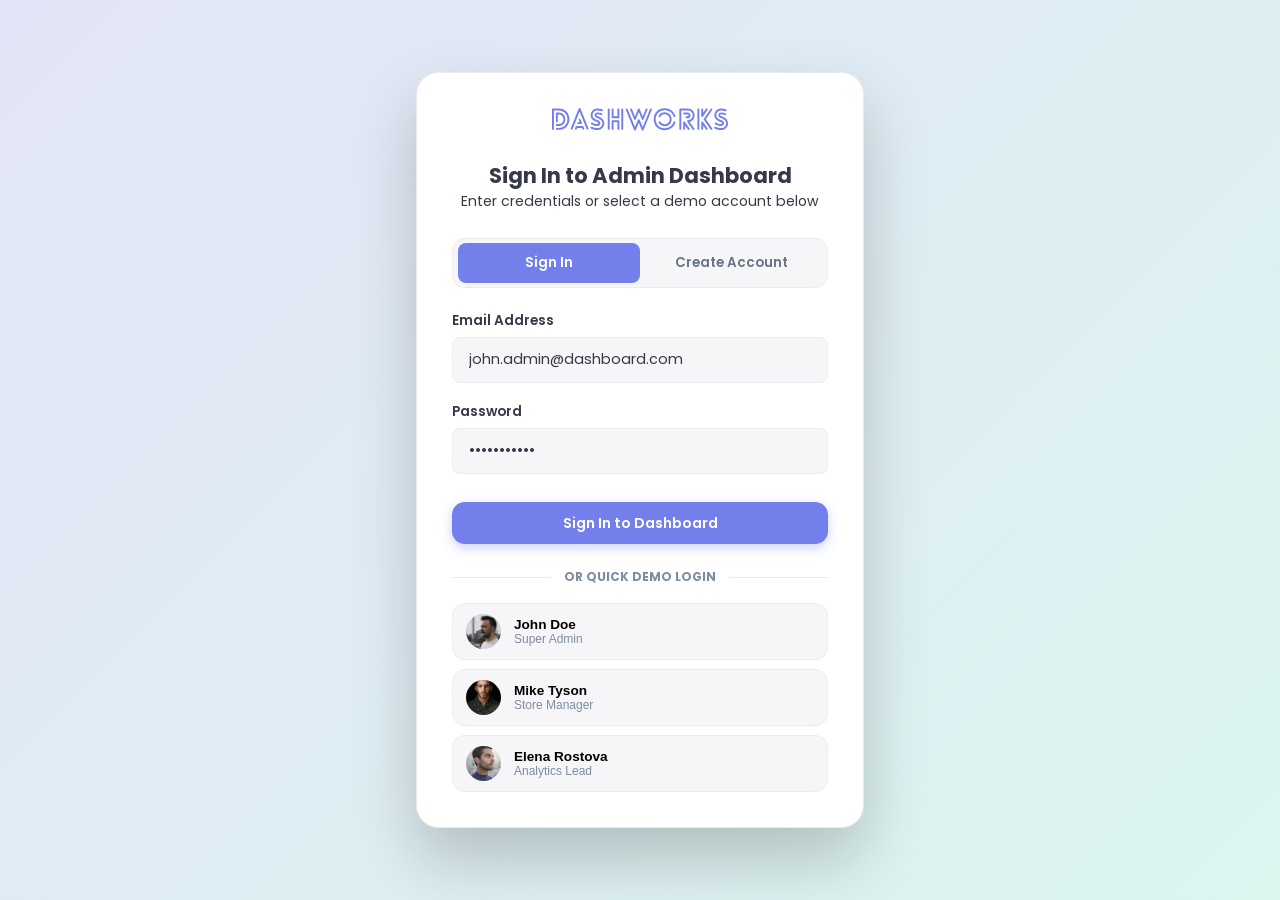
==== commit da758db6: "Feat: Add multi-account LocalStorage authentication system, real logout, session persistence, and up" ====
--- a/index.html
+++ b/index.html
@@ -3,7 +3,7 @@
   <head>
     <meta charset="UTF-8" />
     <meta name="viewport" content="width=device-width, initial-scale=1.0" />
-    <title>Admin Dashboard | Management System</title>
+    <title>Admin Dashboard | Enterprise Management Suite</title>
     <link
       rel="stylesheet"
       href="https://fonts.googleapis.com/css2?family=Material+Icons+Sharp"
@@ -11,10 +11,125 @@
     <link rel="stylesheet" href="style.css" />
   </head>
   <body>
-    <div class="container">
-      <!-- SIDEBAR SECTION -->
-      <aside>
-        <div class="top">
+    <!-- AUTHENTICATION VIEW (LOGIN / REGISTER PORTAL) -->
+    <div id="view-auth" class="auth-view-overlay hidden">
+      <div class="auth-card-wrapper">
+        <div class="auth-brand-header">
+          <div class="auth-logo">
+            <svg
+              width="290.15999603271484"
+              height="54.50936629606763"
+              viewBox="0 0 350.00000000000006 65.75089076535775"
+              class="looka-1j8o68f"
+            >
+              <g
+                class="change-logo-color"
+                id="SvgjsG1218"
+                transform="matrix(2.8782891486242907,0,0,2.8782891486242907,-4.605262363303821,-14.649480691453958)"
+                fill="#7380ec"
+              >
+                <path
+                  d="M6.26 17.54 l-1.32 0 c-0.36 0 -0.66 -0.3 -0.66 -0.68 c0 -0.36 0.3 -0.66 0.66 -0.66 l1.32 0 c1.98 0 3.24 -1.46 3.24 -3.36 c0 -1.88 -1.26 -3.34 -3.24 -3.34 l-0.66 0 l0 4.68 c0 0.38 -0.28 0.68 -0.66 0.68 c-0.36 0 -0.66 -0.3 -0.66 -0.68 l0 -5.34 c0 -0.38 0.3 -0.68 0.66 -0.68 l1.32 0 c2.74 0 4.56 2.06 4.56 4.68 c0 2.64 -1.82 4.7 -4.56 4.7 l0 0 z M2.94 19.54 c0 0.36 -0.3 0.66 -0.68 0.66 c-0.36 0 -0.66 -0.3 -0.66 -0.66 l0 -13.38 c0 -0.36 0.3 -0.66 0.66 -0.66 l4 0 c4.34 0 7.36 3.12 7.36 7.34 c0 4.24 -3.02 7.36 -7.36 7.36 l-1.34 0 c-0.36 0 -0.66 -0.3 -0.66 -0.66 c0 -0.38 0.3 -0.68 0.66 -0.68 l1.34 0 c3.58 0 6.02 -2.52 6.02 -6.02 c0 -3.48 -2.44 -6 -6.02 -6 l-3.32 0 l0 12.7 l0 0 z M19.7 16.2 c-0.36 0 -0.66 -0.3 -0.66 -0.68 s0.3 -0.66 0.66 -0.66 l0.96 0 l-0.6 -1.48 c-0.12 -0.34 0.04 -0.74 0.36 -0.86 c0.36 -0.14 0.74 0.02 0.88 0.34 l0.98 2.4 c0.04 0.08 0.06 0.16 0.06 0.26 c0 0.38 -0.32 0.68 -0.7 0.68 l-1.94 0 l0 0 z M18.72 19.66 c-0.12 0.34 -0.5 0.5 -0.86 0.38 c-0.34 -0.16 -0.5 -0.54 -0.36 -0.88 l0.48 -1.22 c0.12 -0.24 0.38 -0.42 0.62 -0.42 l0 0 l4.14 0 c0.3 0 0.56 0.22 0.64 0.48 l0.48 1.16 c0.12 0.34 -0.02 0.72 -0.36 0.88 c-0.34 0.12 -0.74 -0.02 -0.88 -0.38 l-0.32 -0.78 l-3.24 0 l-0.34 0.78 l0 0 z M15.86 19.66 c-0.16 0.34 -0.54 0.5 -0.88 0.38 c-0.32 -0.16 -0.5 -0.54 -0.38 -0.88 l5.46 -13.64 c0.14 -0.36 0.54 -0.52 0.86 -0.38 c0.2 0.06 0.32 0.22 0.38 0.38 l5.44 13.64 c0.14 0.34 -0.02 0.72 -0.36 0.88 c-0.34 0.12 -0.74 -0.04 -0.88 -0.38 l-4.82 -12.14 l-4.82 12.14 l0 0 z M36.3 6.02 c0.82 0.28 0.38 1.56 -0.46 1.26 c-1.8 -0.64 -3.96 -0.98 -5.28 0.48 c-1.08 1.14 -1.36 3.24 0.08 4.48 c1.74 1.56 4.22 1.22 4.36 3.34 c0.06 1.12 -0.92 1.94 -2 2.02 c-1.3 0.08 -2.92 -0.24 -4.24 -1.2 c-0.7 -0.5 0.08 -1.58 0.78 -1.08 c1.54 1.12 4.24 1.32 4.12 0.32 c-0.08 -0.94 -2.06 -0.78 -3.92 -2.4 c-2.9 -2.54 -1.14 -7.6 2.98 -7.8 c1.2 -0.06 2.18 0.1 3.58 0.58 l0 0 z M28.5 19.24 c-0.76 -0.4 -0.14 -1.58 0.64 -1.18 c3.08 1.64 7.26 1.22 7.26 -2.48 c0 -2.74 -3.6 -3.24 -4.62 -4.06 c-1.6 -1.26 -0.76 -4.8 4.22 -2.78 c0.78 0.32 0.3 1.56 -0.52 1.22 c-3.02 -1.22 -3.54 0.02 -2.88 0.54 c0.74 0.56 5.12 1.36 5.12 5.08 c0 3.66 -3.24 5.38 -6.98 4.48 c-0.68 -0.14 -1.46 -0.4 -2.24 -0.82 l0 0 z M32.88 16.28 l0 0 l0 0 z M42.8 6.16 c0 -0.36 0.3 -0.66 0.66 -0.66 c0.38 0 0.68 0.3 0.68 0.66 l0 4.68 l2.66 0 l0 -4.68 c0 -0.36 0.3 -0.66 0.68 -0.66 c0.36 0 0.66 0.3 0.66 0.66 l0 5.36 c0 0.36 -0.3 0.66 -0.66 0.66 l-4.02 0 c-0.36 0 -0.66 -0.3 -0.66 -0.66 l0 -5.36 l0 0 z M48.14 19.54 c0 0.36 -0.3 0.66 -0.66 0.66 c-0.38 0 -0.68 -0.3 -0.68 -0.66 l0 -4.68 l-2.66 0 l0 4.68 c0 0.36 -0.3 0.66 -0.68 0.66 c-0.36 0 -0.66 -0.3 -0.66 -0.66 l0 -5.36 c0 -0.36 0.3 -0.66 0.66 -0.66 l4.02 0 c0.36 0 0.66 0.3 0.66 0.66 l0 5.36 l0 0 z M41.46 19.54 c0 0.36 -0.3 0.66 -0.66 0.66 c-0.38 0 -0.68 -0.3 -0.68 -0.66 l0 -13.38 c0 -0.36 0.3 -0.66 0.68 -0.66 c0.36 0 0.66 0.3 0.66 0.66 l0 13.38 l0 0 z M49.48 6.16 c0 -0.36 0.3 -0.66 0.66 -0.66 c0.38 0 0.68 0.3 0.68 0.66 l0 13.38 c0 0.36 -0.3 0.66 -0.68 0.66 c-0.36 0 -0.66 -0.3 -0.66 -0.66 l0 -13.38 l0 0 z M55.62 6.34 c-0.14 -0.34 0.04 -0.72 0.38 -0.86 s0.72 0.02 0.86 0.36 l2.06 5.06 l2.06 -5.06 c0.12 -0.34 0.52 -0.5 0.86 -0.36 c0.18 0.06 0.3 0.22 0.38 0.36 l2.06 5.06 l2.06 -5.06 c0.12 -0.34 0.52 -0.5 0.86 -0.36 c0.32 0.14 0.5 0.52 0.36 0.86 l-2.68 6.56 c-0.06 0.16 -0.18 0.32 -0.36 0.38 c-0.34 0.12 -0.72 -0.02 -0.88 -0.38 l-2.06 -5.04 l-2.06 5.04 c-0.06 0.16 -0.18 0.32 -0.34 0.38 c-0.34 0.12 -0.74 -0.02 -0.88 -0.38 l-2.68 -6.56 l0 0 z M69.34 5.84 c0.14 -0.34 0.54 -0.5 0.88 -0.36 c0.32 0.14 0.5 0.52 0.34 0.86 l-5.68 13.96 c-0.24 0.56 -1 0.54 -1.24 0 l-2.06 -5.06 l-2.06 5.06 c-0.22 0.56 -1 0.56 -1.22 -0.02 l-5.7 -13.94 c-0.12 -0.34 0.06 -0.72 0.38 -0.86 c0.34 -0.14 0.74 0.02 0.86 0.36 l5.08 12.46 l2.04 -5.02 c0.26 -0.58 1 -0.62 1.26 0 l2.06 5.02 l5.06 -12.46 l0 0 z M86.86 10.54 c0.1 0.36 -0.08 0.74 -0.44 0.84 c-0.36 0.12 -0.76 -0.08 -0.86 -0.44 c-0.42 -1.28 -1.22 -2.38 -2.32 -3.18 c-1.04 -0.74 -2.34 -1.2 -3.76 -1.2 c-8.34 0 -8.34 12.52 0 12.52 c1.42 0 2.72 -0.44 3.76 -1.2 c1.1 -0.78 1.9 -1.88 2.32 -3.18 c0.1 -0.36 0.5 -0.54 0.86 -0.44 s0.54 0.5 0.44 0.86 c-0.5 1.56 -1.5 2.92 -2.8 3.86 c-1.3 0.92 -2.86 1.48 -4.58 1.48 c-10.14 0 -10.14 -15.26 0 -15.26 c1.72 0 3.28 0.54 4.58 1.46 c1.3 0.96 2.3 2.3 2.8 3.88 l0 0 z M75.36 15.24 c-0.2 -0.34 -0.08 -0.72 0.24 -0.92 c0.34 -0.18 0.74 -0.08 0.92 0.26 c0.32 0.52 0.76 0.98 1.28 1.26 c0.48 0.3 1.06 0.48 1.68 0.48 c0.96 0 1.82 -0.38 2.42 -1.02 c0.64 -0.62 1.02 -1.5 1.02 -2.48 c0 -0.96 -0.38 -1.84 -1.02 -2.46 c-0.6 -0.62 -1.46 -1.02 -2.42 -1.02 c-0.62 0 -1.18 0.16 -1.68 0.46 c-0.52 0.3 -0.96 0.74 -1.28 1.26 c-0.18 0.34 -0.58 0.46 -0.92 0.28 c-0.32 -0.18 -0.44 -0.6 -0.24 -0.94 c0.42 -0.74 1.02 -1.36 1.74 -1.78 s1.54 -0.64 2.38 -0.64 c1.34 0 2.54 0.54 3.42 1.42 c0.84 0.88 1.38 2.08 1.38 3.42 s-0.54 2.54 -1.38 3.42 c-0.88 0.9 -2.08 1.44 -3.42 1.44 c-0.84 0 -1.66 -0.24 -2.38 -0.64 c-0.72 -0.44 -1.32 -1.06 -1.74 -1.8 l0 0 z M95.3 12.18 c-0.18 0 -0.44 0.02 -0.66 0 c-1.04 -0.06 -1.08 -1.32 0 -1.32 c0.62 0 1.36 0.1 1.36 -0.68 c0 -0.4 -0.32 -0.68 -0.7 -0.68 l-2.38 0 c-0.88 0 -0.88 -1.34 0 -1.34 l2.38 0 c1.22 0 2.02 1.02 2.02 2.04 c0 1.12 -0.92 1.98 -2.02 1.98 l0 0 z M96.54 19.14 c0.5 0.72 -0.58 1.5 -1.1 0.78 l-1.84 -2.66 l0 2.28 c0 0.88 -1.34 0.88 -1.34 0 l0 -4.36 c0 -0.72 0.84 -0.92 1.22 -0.42 l3.06 4.38 l0 0 z M90.92 19.54 c0 0.88 -1.34 0.88 -1.34 0 l0 -13.38 c0 -0.36 0.32 -0.66 0.68 -0.66 l5.26 0 c4.1 0 6.16 5.02 3.28 7.98 c-0.58 0.58 -1.3 1.02 -2.1 1.22 l3.1 4.44 c0.5 0.72 -0.6 1.5 -1.08 0.78 l-3.7 -5.3 c-0.4 -0.52 0 -1.1 0.5 -1.1 c2.94 0 4.38 -3.64 2.32 -5.72 c-0.6 -0.6 -1.42 -0.96 -2.32 -0.96 l-4.6 0 l0 12.7 l0 0 z M103.4 19.54 c0 0.36 -0.3 0.66 -0.68 0.66 c-0.36 0 -0.66 -0.3 -0.66 -0.66 l0 -13.38 c0 -0.36 0.3 -0.66 0.66 -0.66 c0.38 0 0.68 0.3 0.68 0.66 l0 13.38 l0 0 z M109.02 19.14 c0.2 0.32 0.14 0.72 -0.18 0.94 c-0.3 0.2 -0.7 0.14 -0.92 -0.16 l-1.86 -2.66 l0 2.28 c0 0.36 -0.28 0.66 -0.66 0.66 c-0.36 0 -0.66 -0.3 -0.66 -0.66 l0 -4.38 c0 -0.68 0.84 -0.94 1.2 -0.4 l3.08 4.38 l0 0 z M107.92 5.78 c0.22 -0.3 0.62 -0.38 0.92 -0.16 c0.32 0.22 0.38 0.62 0.18 0.92 l-3.08 4.4 c-0.2 0.3 -0.62 0.38 -0.92 0.16 c-0.2 -0.14 -0.28 -0.34 -0.28 -0.58 l0 -4.36 c0 -0.36 0.3 -0.66 0.66 -0.66 c0.38 0 0.66 0.3 0.66 0.66 l0 2.28 l1.86 -2.66 l0 0 z M111.18 5.78 c0.22 -0.3 0.62 -0.38 0.92 -0.16 c0.32 0.22 0.38 0.62 0.18 0.92 l-4.4 6.3 l4.4 6.3 c0.2 0.32 0.14 0.72 -0.18 0.94 c-0.3 0.2 -0.7 0.14 -0.92 -0.16 l-4.66 -6.68 c-0.16 -0.22 -0.16 -0.54 0 -0.78 l4.66 -6.68 l0 0 z M121.78 6.02 c0.82 0.28 0.38 1.56 -0.46 1.26 c-1.8 -0.64 -3.96 -0.98 -5.28 0.48 c-1.08 1.14 -1.36 3.24 0.08 4.48 c1.74 1.56 4.22 1.22 4.36 3.34 c0.06 1.12 -0.92 1.94 -2 2.02 c-1.3 0.08 -2.92 -0.24 -4.24 -1.2 c-0.7 -0.5 0.08 -1.58 0.78 -1.08 c1.54 1.12 4.24 1.32 4.12 0.32 c-0.08 -0.94 -2.06 -0.78 -3.92 -2.4 c-2.9 -2.54 -1.14 -7.6 2.98 -7.8 c1.2 -0.06 2.18 0.1 3.58 0.58 l0 0 z M113.98 19.24 c-0.76 -0.4 -0.14 -1.58 0.64 -1.18 c3.08 1.64 7.26 1.22 7.26 -2.48 c0 -2.74 -3.6 -3.24 -4.62 -4.06 c-1.6 -1.26 -0.76 -4.8 4.22 -2.78 c0.78 0.32 0.3 1.56 -0.52 1.22 c-3.02 -1.22 -3.54 0.02 -2.88 0.54 c0.74 0.56 5.12 1.36 5.12 5.08 c0 3.66 -3.24 5.38 -6.98 4.48 c-0.68 -0.14 -1.46 -0.4 -2.24 -0.82 l0 0 z M118.36 16.28 l0 0 l0 0 z"
+                ></path>
+              </g>
+            </svg>
+          </div>
+          <h2>Sign In to Admin Dashboard</h2>
+          <p class="text-muted">Enter credentials or select a demo account below</p>
+        </div>
+
+        <div class="auth-tabs-row">
+          <button class="auth-tab-btn active" id="tab-auth-login">Sign In</button>
+          <button class="auth-tab-btn" id="tab-auth-register">Create Account</button>
+        </div>
+
+        <!-- LOGIN FORM PANEL -->
+        <div id="auth-panel-login" class="auth-panel active">
+          <form id="form-auth-login">
+            <div class="form-group">
+              <label>Email Address</label>
+              <input type="email" id="auth-login-email" value="john.admin@dashboard.com" required placeholder="admin@dashboard.com" />
+            </div>
+            <div class="form-group">
+              <label>Password</label>
+              <input type="password" id="auth-login-pass" value="password123" required placeholder="••••••••" />
+            </div>
+            <button type="submit" class="btn btn-primary btn-block" style="width:100%; margin-top:0.6rem;">Sign In to Dashboard</button>
+          </form>
+
+          <div class="auth-divider"><span>OR QUICK DEMO LOGIN</span></div>
+
+          <div class="demo-accounts-grid">
+            <button class="demo-user-chip" data-user="john.admin@dashboard.com">
+              <img src="images/image2.png" alt="John Doe" />
+              <div>
+                <b>John Doe</b>
+                <small>Super Admin</small>
+              </div>
+            </button>
+            <button class="demo-user-chip" data-user="mike.tyson@ironmike.com">
+              <img src="images/image1.png" alt="Mike Tyson" />
+              <div>
+                <b>Mike Tyson</b>
+                <small>Store Manager</small>
+              </div>
+            </button>
+            <button class="demo-user-chip" data-user="elena.rostova@tech.de">
+              <img src="images/image4.png" alt="Elena Rostova" />
+              <div>
+                <b>Elena Rostova</b>
+                <small>Analytics Lead</small>
+              </div>
+            </button>
+          </div>
+        </div>
+
+        <!-- REGISTER FORM PANEL -->
+        <div id="auth-panel-register" class="auth-panel">
+          <form id="form-auth-register">
+            <div class="form-group">
+              <label>Full Name *</label>
+              <input type="text" id="auth-reg-name" required placeholder="e.g. Alex Mercer" />
+            </div>
+            <div class="form-group">
+              <label>Email Address *</label>
+              <input type="email" id="auth-reg-email" required placeholder="alex@dashboard.com" />
+            </div>
+            <div class="form-group">
+              <label>Password *</label>
+              <input type="password" id="auth-reg-pass" required placeholder="••••••••" />
+            </div>
+            <div class="form-row-2">
+              <div class="form-group">
+                <label>Admin Role *</label>
+                <select id="auth-reg-role" class="custom-select" required>
+                  <option value="Super Admin">Super Admin</option>
+                  <option value="Store Manager">Store Manager</option>
+                  <option value="Analytics Lead">Analytics Lead</option>
+                  <option value="Inventory Lead">Inventory Lead</option>
+                </select>
+              </div>
+              <div class="form-group">
+                <label>Avatar Profile</label>
+                <select id="auth-reg-avatar" class="custom-select">
+                  <option value="images/image2.png">Avatar 1 (Male)</option>
+                  <option value="images/image1.png">Avatar 2 (Casual)</option>
+                  <option value="images/image4.png">Avatar 3 (Female)</option>
+                  <option value="images/image3.png">Avatar 4 (Pro)</option>
+                </select>
+              </div>
+            </div>
+            <button type="submit" class="btn btn-primary btn-block" style="width:100%; margin-top:0.6rem;">Register & Sign In</button>
+          </form>
+        </div>
+      </div>
+    </div>
+
+    <!-- MAIN DASHBOARD APP LAYOUT -->
+    <div class="app-layout" id="app-layout">
+      <!-- SIDEBAR NAVIGATION -->
+      <aside class="app-sidebar" id="app-sidebar">
+        <div class="brand-top">
           <div class="logo">
             <svg
               width="290.15999603271484"
@@ -22,974 +137,1026 @@
               viewBox="0 0 350.00000000000006 65.75089076535775"
               class="looka-1j8o68f"
             >
-              <defs id="SvgjsDefs1217"></defs>
               <g
                 class="change-logo-color"
                 id="SvgjsG1218"
-                featurekey="s6yzU4-0"
                 transform="matrix(2.8782891486242907,0,0,2.8782891486242907,-4.605262363303821,-14.649480691453958)"
                 fill="#111111"
               >
                 <path
-                  d="M6.26 17.54 l-1.32 0 c-0.36 0 -0.66 -0.3 -0.66 -0.68 c0 -0.36 0.3 -0.66 0.66 -0.66 l1.32 0 c1.98 0 3.24 -1.46 3.24 -3.36 c0 -1.88 -1.26 -3.34 -3.24 -3.34 l-0.66 0 l0 4.68 c0 0.38 -0.28 0.68 -0.66 0.68 c-0.36 0 -0.66 -0.3 -0.66 -0.68 l0 -5.34 c0 -0.38 0.3 -0.68 0.66 -0.68 l1.32 0 c2.74 0 4.56 2.06 4.56 4.68 c0 2.64 -1.82 4.7 -4.56 4.7 l0 0 z M2.94 19.54 c0 0.36 -0.3 0.66 -0.68 0.66 c-0.36 0 -0.66 -0.3 -0.66 -0.66 l0 -13.38 c0 -0.36 0.3 -0.66 0.66 -0.66 l4 0 c4.34 0 7.36 3.12 7.36 7.34 c0 4.24 -3.02 7.36 -7.36 7.36 l-1.34 0 c-0.36 0 -0.66 -0.3 -0.66 -0.66 c0 -0.38 0.3 -0.68 0.66 -0.68 l1.34 0 c3.58 0 6.02 -2.52 6.02 -6.02 c0 -3.48 -2.44 -6 -6.02 -6 l-3.32 0 l0 12.7 l0 0 z M19.7 16.2 c-0.36 0 -0.66 -0.3 -0.66 -0.68 s0.3 -0.66 0.66 -0.66 l0.96 0 l-0.6 -1.48 c-0.12 -0.34 0.04 -0.74 0.36 -0.86 c0.36 -0.14 0.74 0.02 0.88 0.34 l0.98 2.4 c0.04 0.08 0.06 0.16 0.06 0.26 c0 0.38 -0.32 0.68 -0.7 0.68 l-1.94 0 l0 0 z M18.72 19.66 c-0.12 0.34 -0.5 0.5 -0.86 0.38 c-0.34 -0.16 -0.5 -0.54 -0.36 -0.88 l0.48 -1.22 c0.12 -0.24 0.38 -0.42 0.62 -0.42 l0 0 l4.14 0 c0.3 0 0.56 0.22 0.64 0.48 l0.48 1.16 c0.12 0.34 -0.02 0.72 -0.36 0.88 c-0.34 0.12 -0.74 -0.02 -0.88 -0.38 l-0.32 -0.78 l-3.24 0 l-0.34 0.78 l0 0 z M15.86 19.66 c-0.16 0.34 -0.54 0.5 -0.88 0.38 c-0.32 -0.16 -0.5 -0.54 -0.38 -0.88 l5.46 -13.64 c0.14 -0.36 0.54 -0.52 0.86 -0.38 c0.2 0.06 0.32 0.22 0.38 0.38 l5.44 13.64 c0.14 0.34 -0.02 0.72 -0.36 0.88 c-0.34 0.12 -0.74 -0.04 -0.88 -0.38 l-4.82 -12.14 l-4.82 12.14 l0 0 z M36.300000000000004 6.02 c0.82 0.28 0.38 1.56 -0.46 1.26 c-1.8 -0.64 -3.96 -0.98 -5.28 0.48 c-1.08 1.14 -1.36 3.24 0.08 4.48 c1.74 1.56 4.22 1.22 4.36 3.34 c0.06 1.12 -0.92 1.94 -2 2.02 c-1.3 0.08 -2.92 -0.24 -4.24 -1.2 c-0.7 -0.5 0.08 -1.58 0.78 -1.08 c1.54 1.12 4.24 1.32 4.12 0.32 c-0.08 -0.94 -2.06 -0.78 -3.92 -2.4 c-2.9 -2.54 -1.14 -7.6 2.98 -7.8 c1.2 -0.06 2.18 0.1 3.58 0.58 l0 0 z M28.500000000000004 19.24 c-0.76 -0.4 -0.14 -1.58 0.64 -1.18 c3.08 1.64 7.26 1.22 7.26 -2.48 c0 -2.74 -3.6 -3.24 -4.62 -4.06 c-1.6 -1.26 -0.76 -4.8 4.22 -2.78 c0.78 0.32 0.3 1.56 -0.52 1.22 c-3.02 -1.22 -3.54 0.02 -2.88 0.54 c0.74 0.56 5.12 1.36 5.12 5.08 c0 3.66 -3.24 5.38 -6.98 4.48 c-0.68 -0.14 -1.46 -0.4 -2.24 -0.82 l0 0 z M32.88 16.28 l0 0 l0 0 z M42.800000000000004 6.16 c0 -0.36 0.3 -0.66 0.66 -0.66 c0.38 0 0.68 0.3 0.68 0.66 l0 4.68 l2.66 0 l0 -4.68 c0 -0.36 0.3 -0.66 0.68 -0.66 c0.36 0 0.66 0.3 0.66 0.66 l0 5.36 c0 0.36 -0.3 0.66 -0.66 0.66 l-4.02 0 c-0.36 0 -0.66 -0.3 -0.66 -0.66 l0 -5.36 l0 0 z M48.14 19.54 c0 0.36 -0.3 0.66 -0.66 0.66 c-0.38 0 -0.68 -0.3 -0.68 -0.66 l0 -4.68 l-2.66 0 l0 4.68 c0 0.36 -0.3 0.66 -0.68 0.66 c-0.36 0 -0.66 -0.3 -0.66 -0.66 l0 -5.36 c0 -0.36 0.3 -0.66 0.66 -0.66 l4.02 0 c0.36 0 0.66 0.3 0.66 0.66 l0 5.36 l0 0 z M41.46 19.54 c0 0.36 -0.3 0.66 -0.66 0.66 c-0.38 0 -0.68 -0.3 -0.68 -0.66 l0 -13.38 c0 -0.36 0.3 -0.66 0.68 -0.66 c0.36 0 0.66 0.3 0.66 0.66 l0 13.38 l0 0 z M49.480000000000004 6.16 c0 -0.36 0.3 -0.66 0.66 -0.66 c0.38 0 0.68 0.3 0.68 0.66 l0 13.38 c0 0.36 -0.3 0.66 -0.68 0.66 c-0.36 0 -0.66 -0.3 -0.66 -0.66 l0 -13.38 l0 0 z M55.620000000000005 6.34 c-0.14 -0.34 0.04 -0.72 0.38 -0.86 s0.72 0.02 0.86 0.36 l2.06 5.06 l2.06 -5.06 c0.12 -0.34 0.52 -0.5 0.86 -0.36 c0.18 0.06 0.3 0.22 0.38 0.36 l2.06 5.06 l2.06 -5.06 c0.12 -0.34 0.52 -0.5 0.86 -0.36 c0.32 0.14 0.5 0.52 0.36 0.86 l-2.68 6.56 c-0.06 0.16 -0.18 0.32 -0.36 0.38 c-0.34 0.12 -0.72 -0.02 -0.88 -0.38 l-2.06 -5.04 l-2.06 5.04 c-0.06 0.16 -0.18 0.32 -0.34 0.38 c-0.34 0.12 -0.74 -0.02 -0.88 -0.38 l-2.68 -6.56 l0 0 z M69.34 5.84 c0.14 -0.34 0.54 -0.5 0.88 -0.36 c0.32 0.14 0.5 0.52 0.34 0.86 l-5.68 13.96 c-0.24 0.56 -1 0.54 -1.24 0 l-2.06 -5.06 l-2.06 5.06 c-0.22 0.56 -1 0.56 -1.22 -0.02 l-5.7 -13.94 c-0.12 -0.34 0.06 -0.72 0.38 -0.86 c0.34 -0.14 0.74 0.02 0.86 0.36 l5.08 12.46 l2.04 -5.02 c0.26 -0.58 1 -0.62 1.26 0 l2.06 5.02 l5.06 -12.46 l0 0 z M86.86000000000001 10.54 c0.1 0.36 -0.08 0.74 -0.44 0.84 c-0.36 0.12 -0.76 -0.08 -0.86 -0.44 c-0.42 -1.28 -1.22 -2.38 -2.32 -3.18 c-1.04 -0.74 -2.34 -1.2 -3.76 -1.2 c-8.34 0 -8.34 12.52 0 12.52 c1.42 0 2.72 -0.44 3.76 -1.2 c1.1 -0.78 1.9 -1.88 2.32 -3.18 c0.1 -0.36 0.5 -0.54 0.86 -0.44 s0.54 0.5 0.44 0.86 c-0.5 1.56 -1.5 2.92 -2.8 3.86 c-1.3 0.92 -2.86 1.48 -4.58 1.48 c-10.14 0 -10.14 -15.26 0 -15.26 c1.72 0 3.28 0.54 4.58 1.46 c1.3 0.96 2.3 2.3 2.8 3.88 l0 0 z M75.36 15.24 c-0.2 -0.34 -0.08 -0.72 0.24 -0.92 c0.34 -0.18 0.74 -0.08 0.92 0.26 c0.32 0.52 0.76 0.98 1.28 1.26 c0.48 0.3 1.06 0.48 1.68 0.48 c0.96 0 1.82 -0.38 2.42 -1.02 c0.64 -0.62 1.02 -1.5 1.02 -2.48 c0 -0.96 -0.38 -1.84 -1.02 -2.46 c-0.6 -0.62 -1.46 -1.02 -2.42 -1.02 c-0.62 0 -1.18 0.16 -1.68 0.46 c-0.52 0.3 -0.96 0.74 -1.28 1.26 c-0.18 0.34 -0.58 0.46 -0.92 0.28 c-0.32 -0.18 -0.44 -0.6 -0.24 -0.94 c0.42 -0.74 1.02 -1.36 1.74 -1.78 s1.54 -0.64 2.38 -0.64 c1.34 0 2.54 0.54 3.42 1.42 c0.84 0.88 1.38 2.08 1.38 3.42 s-0.54 2.54 -1.38 3.42 c-0.88 0.9 -2.08 1.44 -3.42 1.44 c-0.84 0 -1.66 -0.24 -2.38 -0.64 c-0.72 -0.44 -1.32 -1.06 -1.74 -1.8 l0 0 z M95.30000000000001 12.18 c-0.18 0 -0.44 0.02 -0.66 0 c-1.04 -0.06 -1.08 -1.32 0 -1.32 c0.62 0 1.36 0.1 1.36 -0.68 c0 -0.4 -0.32 -0.68 -0.7 -0.68 l-2.38 0 c-0.88 0 -0.88 -1.34 0 -1.34 l2.38 0 c1.22 0 2.02 1.02 2.02 2.04 c0 1.12 -0.92 1.98 -2.02 1.98 l0 0 z M96.54 19.14 c0.5 0.72 -0.58 1.5 -1.1 0.78 l-1.84 -2.66 l0 2.28 c0 0.88 -1.34 0.88 -1.34 0 l0 -4.36 c0 -0.72 0.84 -0.92 1.22 -0.42 l3.06 4.38 l0 0 z M90.92 19.54 c0 0.88 -1.34 0.88 -1.34 0 l0 -13.38 c0 -0.36 0.32 -0.66 0.68 -0.66 l5.26 0 c4.1 0 6.16 5.02 3.28 7.98 c-0.58 0.58 -1.3 1.02 -2.1 1.22 l3.1 4.44 c0.5 0.72 -0.6 1.5 -1.08 0.78 l-3.7 -5.3 c-0.4 -0.52 0 -1.1 0.5 -1.1 c2.94 0 4.38 -3.64 2.32 -5.72 c-0.6 -0.6 -1.42 -0.96 -2.32 -0.96 l-4.6 0 l0 12.7 l0 0 z M103.4 19.54 c0 0.36 -0.3 0.66 -0.68 0.66 c-0.36 0 -0.66 -0.3 -0.66 -0.66 l0 -13.38 c0 -0.36 0.3 -0.66 0.66 -0.66 c0.38 0 0.68 0.3 0.68 0.66 l0 13.38 l0 0 z M109.02000000000001 19.14 c0.2 0.32 0.14 0.72 -0.18 0.94 c-0.3 0.2 -0.7 0.14 -0.92 -0.16 l-1.86 -2.66 l0 2.28 c0 0.36 -0.28 0.66 -0.66 0.66 c-0.36 0 -0.66 -0.3 -0.66 -0.66 l0 -4.38 c0 -0.68 0.84 -0.94 1.2 -0.4 l3.08 4.38 l0 0 z M107.92 5.779999999999999 c0.22 -0.3 0.62 -0.38 0.92 -0.16 c0.32 0.22 0.38 0.62 0.18 0.92 l-3.08 4.4 c-0.2 0.3 -0.62 0.38 -0.92 0.16 c-0.2 -0.14 -0.28 -0.34 -0.28 -0.58 l0 -4.36 c0 -0.36 0.3 -0.66 0.66 -0.66 c0.38 0 0.66 0.3 0.66 0.66 l0 2.28 l1.86 -2.66 l0 0 z M111.18 5.779999999999999 c0.22 -0.3 0.62 -0.38 0.92 -0.16 c0.32 0.22 0.38 0.62 0.18 0.92 l-4.4 6.3 l4.4 6.3 c0.2 0.32 0.14 0.72 -0.18 0.94 c-0.3 0.2 -0.7 0.14 -0.92 -0.16 l-4.66 -6.68 c-0.16 -0.22 -0.16 -0.54 0 -0.78 l4.66 -6.68 l0 0 z M121.78 6.02 c0.82 0.28 0.38 1.56 -0.46 1.26 c-1.8 -0.64 -3.96 -0.98 -5.28 0.48 c-1.08 1.14 -1.36 3.24 0.08 4.48 c1.74 1.56 4.22 1.22 4.36 3.34 c0.06 1.12 -0.92 1.94 -2 2.02 c-1.3 0.08 -2.92 -0.24 -4.24 -1.2 c-0.7 -0.5 0.08 -1.58 0.78 -1.08 c1.54 1.12 4.24 1.32 4.12 0.32 c-0.08 -0.94 -2.06 -0.78 -3.92 -2.4 c-2.9 -2.54 -1.14 -7.6 2.98 -7.8 c1.2 -0.06 2.18 0.1 3.58 0.58 l0 0 z M113.98 19.24 c-0.76 -0.4 -0.14 -1.58 0.64 -1.18 c3.08 1.64 7.26 1.22 7.26 -2.48 c0 -2.74 -3.6 -3.24 -4.62 -4.06 c-1.6 -1.26 -0.76 -4.8 4.22 -2.78 c0.78 0.32 0.3 1.56 -0.52 1.22 c-3.02 -1.22 -3.54 0.02 -2.88 0.54 c0.74 0.56 5.12 1.36 5.12 5.08 c0 3.66 -3.24 5.38 -6.98 4.48 c-0.68 -0.14 -1.46 -0.4 -2.24 -0.82 l0 0 z M118.36000000000001 16.28 l0 0 l0 0 z"
+                  d="M6.26 17.54 l-1.32 0 c-0.36 0 -0.66 -0.3 -0.66 -0.68 c0 -0.36 0.3 -0.66 0.66 -0.66 l1.32 0 c1.98 0 3.24 -1.46 3.24 -3.36 c0 -1.88 -1.26 -3.34 -3.24 -3.34 l-0.66 0 l0 4.68 c0 0.38 -0.28 0.68 -0.66 0.68 c-0.36 0 -0.66 -0.3 -0.66 -0.68 l0 -5.34 c0 -0.38 0.3 -0.68 0.66 -0.68 l1.32 0 c2.74 0 4.56 2.06 4.56 4.68 c0 2.64 -1.82 4.7 -4.56 4.7 l0 0 z M2.94 19.54 c0 0.36 -0.3 0.66 -0.68 0.66 c-0.36 0 -0.66 -0.3 -0.66 -0.66 l0 -13.38 c0 -0.36 0.3 -0.66 0.66 -0.66 l4 0 c4.34 0 7.36 3.12 7.36 7.34 c0 4.24 -3.02 7.36 -7.36 7.36 l-1.34 0 c-0.36 0 -0.66 -0.3 -0.66 -0.66 c0 -0.38 0.3 -0.68 0.66 -0.68 l1.34 0 c3.58 0 6.02 -2.52 6.02 -6.02 c0 -3.48 -2.44 -6 -6.02 -6 l-3.32 0 l0 12.7 l0 0 z M19.7 16.2 c-0.36 0 -0.66 -0.3 -0.66 -0.68 s0.3 -0.66 0.66 -0.66 l0.96 0 l-0.6 -1.48 c-0.12 -0.34 0.04 -0.74 0.36 -0.86 c0.36 -0.14 0.74 0.02 0.88 0.34 l0.98 2.4 c0.04 0.08 0.06 0.16 0.06 0.26 c0 0.38 -0.32 0.68 -0.7 0.68 l-1.94 0 l0 0 z M18.72 19.66 c-0.12 0.34 -0.5 0.5 -0.86 0.38 c-0.34 -0.16 -0.5 -0.54 -0.36 -0.88 l0.48 -1.22 c0.12 -0.24 0.38 -0.42 0.62 -0.42 l0 0 l4.14 0 c0.3 0 0.56 0.22 0.64 0.48 l0.48 1.16 c0.12 0.34 -0.02 0.72 -0.36 0.88 c-0.34 0.12 -0.74 -0.02 -0.88 -0.38 l-0.32 -0.78 l-3.24 0 l-0.34 0.78 l0 0 z M15.86 19.66 c-0.16 0.34 -0.54 0.5 -0.88 0.38 c-0.32 -0.16 -0.5 -0.54 -0.38 -0.88 l5.46 -13.64 c0.14 -0.36 0.54 -0.52 0.86 -0.38 c0.2 0.06 0.32 0.22 0.38 0.38 l5.44 13.64 c0.14 0.34 -0.02 0.72 -0.36 0.88 c-0.34 0.12 -0.74 -0.04 -0.88 -0.38 l-4.82 -12.14 l-4.82 12.14 l0 0 z M36.3 6.02 c0.82 0.28 0.38 1.56 -0.46 1.26 c-1.8 -0.64 -3.96 -0.98 -5.28 0.48 c-1.08 1.14 -1.36 3.24 0.08 4.48 c1.74 1.56 4.22 1.22 4.36 3.34 c0.06 1.12 -0.92 1.94 -2 2.02 c-1.3 0.08 -2.92 -0.24 -4.24 -1.2 c-0.7 -0.5 0.08 -1.58 0.78 -1.08 c1.54 1.12 4.24 1.32 4.12 0.32 c-0.08 -0.94 -2.06 -0.78 -3.92 -2.4 c-2.9 -2.54 -1.14 -7.6 2.98 -7.8 c1.2 -0.06 2.18 0.1 3.58 0.58 l0 0 z M28.5 19.24 c-0.76 -0.4 -0.14 -1.58 0.64 -1.18 c3.08 1.64 7.26 1.22 7.26 -2.48 c0 -2.74 -3.6 -3.24 -4.62 -4.06 c-1.6 -1.26 -0.76 -4.8 4.22 -2.78 c0.78 0.32 0.3 1.56 -0.52 1.22 c-3.02 -1.22 -3.54 0.02 -2.88 0.54 c0.74 0.56 5.12 1.36 5.12 5.08 c0 3.66 -3.24 5.38 -6.98 4.48 c-0.68 -0.14 -1.46 -0.4 -2.24 -0.82 l0 0 z M32.88 16.28 l0 0 l0 0 z M42.8 6.16 c0 -0.36 0.3 -0.66 0.66 -0.66 c0.38 0 0.68 0.3 0.68 0.66 l0 4.68 l2.66 0 l0 -4.68 c0 -0.36 0.3 -0.66 0.68 -0.66 c0.36 0 0.66 0.3 0.66 0.66 l0 5.36 c0 0.36 -0.3 0.66 -0.66 0.66 l-4.02 0 c-0.36 0 -0.66 -0.3 -0.66 -0.66 l0 -5.36 l0 0 z M48.14 19.54 c0 0.36 -0.3 0.66 -0.66 0.66 c-0.38 0 -0.68 -0.3 -0.68 -0.66 l0 -4.68 l-2.66 0 l0 4.68 c0 0.36 -0.3 0.66 -0.68 0.66 c-0.36 0 -0.66 -0.3 -0.66 -0.66 l0 -5.36 c0 -0.36 0.3 -0.66 0.66 -0.66 l4.02 0 c0.36 0 0.66 0.3 0.66 0.66 l0 5.36 l0 0 z M41.46 19.54 c0 0.36 -0.3 0.66 -0.66 0.66 c-0.38 0 -0.68 -0.3 -0.68 -0.66 l0 -13.38 c0 -0.36 0.3 -0.66 0.68 -0.66 c0.36 0 0.66 0.3 0.66 0.66 l0 13.38 l0 0 z M49.48 6.16 c0 -0.36 0.3 -0.66 0.66 -0.66 c0.38 0 0.68 0.3 0.68 0.66 l0 13.38 c0 0.36 -0.3 0.66 -0.68 0.66 c-0.36 0 -0.66 -0.3 -0.66 -0.66 l0 -13.38 l0 0 z M55.62 6.34 c-0.14 -0.34 0.04 -0.72 0.38 -0.86 s0.72 0.02 0.86 0.36 l2.06 5.06 l2.06 -5.06 c0.12 -0.34 0.52 -0.5 0.86 -0.36 c0.18 0.06 0.3 0.22 0.38 0.36 l2.06 5.06 l2.06 -5.06 c0.12 -0.34 0.52 -0.5 0.86 -0.36 c0.32 0.14 0.5 0.52 0.36 0.86 l-2.68 6.56 c-0.06 0.16 -0.18 0.32 -0.36 0.38 c-0.34 0.12 -0.72 -0.02 -0.88 -0.38 l-2.06 -5.04 l-2.06 5.04 c-0.06 0.16 -0.18 0.32 -0.34 0.38 c-0.34 0.12 -0.74 -0.02 -0.88 -0.38 l-2.68 -6.56 l0 0 z M69.34 5.84 c0.14 -0.34 0.54 -0.5 0.88 -0.36 c0.32 0.14 0.5 0.52 0.34 0.86 l-5.68 13.96 c-0.24 0.56 -1 0.54 -1.24 0 l-2.06 -5.06 l-2.06 5.06 c-0.22 0.56 -1 0.56 -1.22 -0.02 l-5.7 -13.94 c-0.12 -0.34 0.06 -0.72 0.38 -0.86 c0.34 -0.14 0.74 0.02 0.86 0.36 l5.08 12.46 l2.04 -5.02 c0.26 -0.58 1 -0.62 1.26 0 l2.06 5.02 l5.06 -12.46 l0 0 z M86.86 10.54 c0.1 0.36 -0.08 0.74 -0.44 0.84 c-0.36 0.12 -0.76 -0.08 -0.86 -0.44 c-0.42 -1.28 -1.22 -2.38 -2.32 -3.18 c-1.04 -0.74 -2.34 -1.2 -3.76 -1.2 c-8.34 0 -8.34 12.52 0 12.52 c1.42 0 2.72 -0.44 3.76 -1.2 c1.1 -0.78 1.9 -1.88 2.32 -3.18 c0.1 -0.36 0.5 -0.54 0.86 -0.44 s0.54 0.5 0.44 0.86 c-0.5 1.56 -1.5 2.92 -2.8 3.86 c-1.3 0.92 -2.86 1.48 -4.58 1.48 c-10.14 0 -10.14 -15.26 0 -15.26 c1.72 0 3.28 0.54 4.58 1.46 c1.3 0.96 2.3 2.3 2.8 3.88 l0 0 z M75.36 15.24 c-0.2 -0.34 -0.08 -0.72 0.24 -0.92 c0.34 -0.18 0.74 -0.08 0.92 0.26 c0.32 0.52 0.76 0.98 1.28 1.26 c0.48 0.3 1.06 0.48 1.68 0.48 c0.96 0 1.82 -0.38 2.42 -1.02 c0.64 -0.62 1.02 -1.5 1.02 -2.48 c0 -0.96 -0.38 -1.84 -1.02 -2.46 c-0.6 -0.62 -1.46 -1.02 -2.42 -1.02 c-0.62 0 -1.18 0.16 -1.68 0.46 c-0.52 0.3 -0.96 0.74 -1.28 1.26 c-0.18 0.34 -0.58 0.46 -0.92 0.28 c-0.32 -0.18 -0.44 -0.6 -0.24 -0.94 c0.42 -0.74 1.02 -1.36 1.74 -1.78 s1.54 -0.64 2.38 -0.64 c1.34 0 2.54 0.54 3.42 1.42 c0.84 0.88 1.38 2.08 1.38 3.42 s-0.54 2.54 -1.38 3.42 c-0.88 0.9 -2.08 1.44 -3.42 1.44 c-0.84 0 -1.66 -0.24 -2.38 -0.64 c-0.72 -0.44 -1.32 -1.06 -1.74 -1.8 l0 0 z M95.3 12.18 c-0.18 0 -0.44 0.02 -0.66 0 c-1.04 -0.06 -1.08 -1.32 0 -1.32 c0.62 0 1.36 0.1 1.36 -0.68 c0 -0.4 -0.32 -0.68 -0.7 -0.68 l-2.38 0 c-0.88 0 -0.88 -1.34 0 -1.34 l2.38 0 c1.22 0 2.02 1.02 2.02 2.04 c0 1.12 -0.92 1.98 -2.02 1.98 l0 0 z M96.54 19.14 c0.5 0.72 -0.58 1.5 -1.1 0.78 l-1.84 -2.66 l0 2.28 c0 0.88 -1.34 0.88 -1.34 0 l0 -4.36 c0 -0.72 0.84 -0.92 1.22 -0.42 l3.06 4.38 l0 0 z M90.92 19.54 c0 0.88 -1.34 0.88 -1.34 0 l0 -13.38 c0 -0.36 0.32 -0.66 0.68 -0.66 l5.26 0 c4.1 0 6.16 5.02 3.28 7.98 c-0.58 0.58 -1.3 1.02 -2.1 1.22 l3.1 4.44 c0.5 0.72 -0.6 1.5 -1.08 0.78 l-3.7 -5.3 c-0.4 -0.52 0 -1.1 0.5 -1.1 c2.94 0 4.38 -3.64 2.32 -5.72 c-0.6 -0.6 -1.42 -0.96 -2.32 -0.96 l-4.6 0 l0 12.7 l0 0 z M103.4 19.54 c0 0.36 -0.3 0.66 -0.68 0.66 c-0.36 0 -0.66 -0.3 -0.66 -0.66 l0 -13.38 c0 -0.36 0.3 -0.66 0.66 -0.66 c0.38 0 0.68 0.3 0.68 0.66 l0 13.38 l0 0 z M109.02 19.14 c0.2 0.32 0.14 0.72 -0.18 0.94 c-0.3 0.2 -0.7 0.14 -0.92 -0.16 l-1.86 -2.66 l0 2.28 c0 0.36 -0.28 0.66 -0.66 0.66 c-0.36 0 -0.66 -0.3 -0.66 -0.66 l0 -4.38 c0 -0.68 0.84 -0.94 1.2 -0.4 l3.08 4.38 l0 0 z M107.92 5.78 c0.22 -0.3 0.62 -0.38 0.92 -0.16 c0.32 0.22 0.38 0.62 0.18 0.92 l-3.08 4.4 c-0.2 0.3 -0.62 0.38 -0.92 0.16 c-0.2 -0.14 -0.28 -0.34 -0.28 -0.58 l0 -4.36 c0 -0.36 0.3 -0.66 0.66 -0.66 c0.38 0 0.66 0.3 0.66 0.66 l0 2.28 l1.86 -2.66 l0 0 z M111.18 5.78 c0.22 -0.3 0.62 -0.38 0.92 -0.16 c0.32 0.22 0.38 0.62 0.18 0.92 l-4.4 6.3 l4.4 6.3 c0.2 0.32 0.14 0.72 -0.18 0.94 c-0.3 0.2 -0.7 0.14 -0.92 -0.16 l-4.66 -6.68 c-0.16 -0.22 -0.16 -0.54 0 -0.78 l4.66 -6.68 l0 0 z M121.78 6.02 c0.82 0.28 0.38 1.56 -0.46 1.26 c-1.8 -0.64 -3.96 -0.98 -5.28 0.48 c-1.08 1.14 -1.36 3.24 0.08 4.48 c1.74 1.56 4.22 1.22 4.36 3.34 c0.06 1.12 -0.92 1.94 -2 2.02 c-1.3 0.08 -2.92 -0.24 -4.24 -1.2 c-0.7 -0.5 0.08 -1.58 0.78 -1.08 c1.54 1.12 4.24 1.32 4.12 0.32 c-0.08 -0.94 -2.06 -0.78 -3.92 -2.4 c-2.9 -2.54 -1.14 -7.6 2.98 -7.8 c1.2 -0.06 2.18 0.1 3.58 0.58 l0 0 z M113.98 19.24 c-0.76 -0.4 -0.14 -1.58 0.64 -1.18 c3.08 1.64 7.26 1.22 7.26 -2.48 c0 -2.74 -3.6 -3.24 -4.62 -4.06 c-1.6 -1.26 -0.76 -4.8 4.22 -2.78 c0.78 0.32 0.3 1.56 -0.52 1.22 c-3.02 -1.22 -3.54 0.02 -2.88 0.54 c0.74 0.56 5.12 1.36 5.12 5.08 c0 3.66 -3.24 5.38 -6.98 4.48 c-0.68 -0.14 -1.46 -0.4 -2.24 -0.82 l0 0 z M118.36 16.28 l0 0 l0 0 z"
                 ></path>
               </g>
               <g
                 class="change-slogan-color"
                 id="SvgjsG1219"
-                featurekey="sT9YGu-0"
                 transform="matrix(0.7225060479595455,0,0,0.7225060479595455,34.91329970144684,51.040667187918714)"
                 fill="#2b3595"
               >
                 <path
-                  d="M7.94 5.84 l6.02 14.16 l-1.96 0 l-1.44 -3.48 l-7.08 0 l-1.46 3.48 l-1.9 0 l6.24 -14.16 l1.58 0 z M7.08 8 l-2.94 6.96 l5.78 0 l-2.8 -6.96 l-0.04 0 z M39 5.84 q3.1 0 5.08 1.95 t2.02 5.13 q0 3.16 -1.99 5.1 t-5.07 1.98 l-5.32 0 l0 -14.16 l5.28 0 z M38.6 18.44 q2.66 0 4.17 -1.41 t1.53 -4.11 q0 -2.6 -1.48 -4.04 t-4.22 -1.48 l-3.2 0 l0 11.04 l3.2 0 z M69.44000000000001 5.84 l4.8 11.1 l0.04 0 l4.84 -11.1 l2.44 0 l0 14.16 l-1.68 0 l0 -11.88 l-0.04 0 l-5.08 11.88 l-1.02 0 l-5.08 -11.88 l-0.04 0 l0 11.88 l-1.68 0 l0 -14.16 l2.5 0 z M104.9 5.84 l0 14.16 l-1.68 0 l0 -14.16 l1.68 0 z M128.68 5.84 l8.2 11.76 l0.04 0 l0 -11.76 l1.68 0 l0 14.16 l-2.12 0 l-8.2 -11.76 l-0.04 0 l0 11.76 l-1.68 0 l0 -14.16 l2.12 0 z M190.33999999999997 5.48 q1.66 0 2.94 0.59 t2.06 1.63 l-1.46 1.06 q-0.64 -0.86 -1.58 -1.29 t-1.96 -0.43 q-2.26 0 -3.81 1.72 t-1.59 4.16 q0 2.52 1.54 4.19 t3.86 1.69 q2.54 0 4.1 -1.98 l1.26 1.06 q-1.86 2.48 -5.36 2.48 q-3.1 0 -5.13 -2.14 t-2.07 -5.3 q0 -3.16 2.05 -5.28 t5.15 -2.16 z M222.76 5.48 q3.2 0 5.28 2.1 t2.12 5.34 q-0.02 3.3 -2.14 5.36 t-5.26 2.08 q-3.2 0 -5.28 -2.11 t-2.12 -5.33 q0 -3.2 2.08 -5.3 t5.32 -2.14 z M217.16 12.92 q0 2.54 1.6 4.19 t4 1.69 q2.4 0 3.98 -1.68 t1.62 -4.2 q0 -2.46 -1.56 -4.15 t-4.06 -1.73 q-2.44 0.02 -3.99 1.71 t-1.59 4.17 z M253.11999999999998 5.84 l8.2 11.76 l0.04 0 l0 -11.76 l1.68 0 l0 14.16 l-2.12 0 l-8.2 -11.76 l-0.04 0 l0 11.76 l-1.68 0 l0 -14.16 l2.12 0 z M294.2 5.84 l0 1.56 l-4.68 0 l0 12.6 l-1.68 0 l0 -12.6 l-4.68 0 l0 -1.56 l11.04 0 z M318.18 5.84 q2.78 0 4.09 0.92 t1.31 2.96 q0 1.5 -0.89 2.47 t-2.65 1.29 l4.02 6.52 l-2.06 0 l-3.84 -6.36 l-2.16 0 l0 6.36 l-1.68 0 l0 -14.16 l3.86 0 z M318 12.08 q1.98 0 2.88 -0.55 t0.9 -1.79 q0 -1.2 -0.81 -1.77 t-2.51 -0.57 l-2.46 0 l0 4.68 l2 0 z M351.26 5.48 q3.2 0 5.28 2.1 t2.12 5.34 q-0.02 3.3 -2.14 5.36 t-5.26 2.08 q-3.2 0 -5.28 -2.11 t-2.12 -5.33 q0 -3.2 2.08 -5.3 t5.32 -2.14 z M345.66 12.92 q0 2.54 1.6 4.19 t4 1.69 q2.4 0 3.98 -1.68 t1.62 -4.2 q0 -2.46 -1.56 -4.15 t-4.06 -1.73 q-2.44 0.02 -3.99 1.71 t-1.59 4.17 z M381.18 5.84 l0 12.6 l6.48 0 l0 1.56 l-8.16 0 l0 -14.16 l1.68 0 z"
+                  d="M7.94 5.84 l6.02 14.16 l-1.96 0 l-1.44 -3.48 l-7.08 0 l-1.46 3.48 l-1.9 0 l6.24 -14.16 l1.58 0 z M7.08 8 l-2.94 6.96 l5.78 0 l-2.8 -6.96 l-0.04 0 z M39 5.84 q3.1 0 5.08 1.95 t2.02 5.13 q0 3.16 -1.99 5.1 t-5.07 1.98 l-5.32 0 l0 -14.16 l5.28 0 z M38.6 18.44 q2.66 0 4.17 -1.41 t1.53 -4.11 q0 -2.6 -1.48 -4.04 t-4.22 -1.48 l-3.2 0 l0 11.04 l3.2 0 z M69.44 5.84 l4.8 11.1 l0.04 0 l4.84 -11.1 l2.44 0 l0 14.16 l-1.68 0 l0 -11.88 l-0.04 0 l-5.08 11.88 l-1.02 0 l-5.08 -11.88 l-0.04 0 l0 11.88 l-1.68 0 l0 -14.16 l2.5 0 z M104.9 5.84 l0 14.16 l-1.68 0 l0 -14.16 l1.68 0 z M128.68 5.84 l8.2 11.76 l0.04 0 l0 -11.76 l1.68 0 l0 14.16 l-2.12 0 l-8.2 -11.76 l-0.04 0 l0 11.76 l-1.68 0 l0 -14.16 l2.12 0 z M190.34 5.48 q1.66 0 2.94 0.59 t2.06 1.63 l-1.46 1.06 q-0.64 -0.86 -1.58 -1.29 t-1.96 -0.43 q-2.26 0 -3.81 1.72 t-1.59 4.16 q0 2.52 1.54 4.19 t3.86 1.69 q2.54 0 4.1 -1.98 l1.26 1.06 q-1.86 2.48 -5.36 2.48 q-3.1 0 -5.13 -2.14 t-2.07 -5.3 q0 -3.16 2.05 -5.28 t5.15 -2.16 z M222.76 5.48 q3.2 0 5.28 2.1 t2.12 5.34 q-0.02 3.3 -2.14 5.36 t-5.26 2.08 q-3.2 0 -5.28 -2.11 t-2.12 -5.33 q0 -3.2 2.08 -5.3 t5.32 -2.14 z M217.16 12.92 q0 2.54 1.6 4.19 t4 1.69 q2.4 0 3.98 -1.68 t1.62 -4.2 q0 -2.46 -1.56 -4.15 t-4.06 -1.73 q-2.44 0.02 -3.99 1.71 t-1.59 4.17 z M253.12 5.84 l8.2 11.76 l0.04 0 l0 -11.76 l1.68 0 l0 14.16 l-2.12 0 l-8.2 -11.76 l-0.04 0 l0 11.76 l-1.68 0 l0 -14.16 l2.12 0 z M294.2 5.84 l0 1.56 l-4.68 0 l0 12.6 l-1.68 0 l0 -12.6 l-4.68 0 l0 -1.56 l11.04 0 z M318.18 5.84 q2.78 0 4.09 0.92 t1.31 2.96 q0 1.5 -0.89 2.47 t-2.65 1.29 l4.02 6.52 l-2.06 0 l-3.84 -6.36 l-2.16 0 l0 6.36 l-1.68 0 l0 -14.16 l3.86 0 z M318 12.08 q1.98 0 2.88 -0.55 t0.9 -1.79 q0 -1.2 -0.81 -1.77 t-2.51 -0.57 l-2.46 0 l0 4.68 l2 0 z M351.26 5.48 q3.2 0 5.28 2.1 t2.12 5.34 q-0.02 3.3 -2.14 5.36 t-5.26 2.08 q-3.2 0 -5.28 -2.11 t-2.12 -5.33 q0 -3.2 2.08 -5.3 t5.32 -2.14 z M345.66 12.92 q0 2.54 1.6 4.19 t4 1.69 q2.4 0 3.98 -1.68 t1.62 -4.2 q0 -2.46 -1.56 -4.15 t-4.06 -1.73 q-2.44 0.02 -3.99 1.71 t-1.59 4.17 z M381.18 5.84 l0 12.6 l6.48 0 l0 1.56 l-8.16 0 l0 -14.16 l1.68 0 z"
                 ></path>
               </g>
             </svg>
           </div>
-          <div class="close" id="close-btn">
-            <span class="material-icons-sharp"> close </span>
-          </div>
+          <button id="close-btn" class="close-mobile-btn">
+            <span class="material-icons-sharp">close</span>
+          </button>
         </div>
 
-        <div class="sidebar">
-          <a href="#" class="active" data-view="dashboard">
-            <span class="material-icons-sharp"> grid_view </span>
+        <div class="sidebar-nav">
+          <a href="#" class="nav-item active" data-view="dashboard">
+            <span class="material-icons-sharp">grid_view</span>
             <h3>Dashboard</h3>
           </a>
-          <a href="#" data-view="customers">
-            <span class="material-icons-sharp"> person_outline </span>
+          <a href="#" class="nav-item" data-view="customers">
+            <span class="material-icons-sharp">person_outline</span>
             <h3>Customers</h3>
           </a>
-          <a href="#" data-view="orders">
-            <span class="material-icons-sharp"> receipt_long </span>
+          <a href="#" class="nav-item" data-view="orders">
+            <span class="material-icons-sharp">receipt_long</span>
             <h3>Orders</h3>
           </a>
-          <a href="#" data-view="analytics">
-            <span class="material-icons-sharp"> insights </span>
+          <a href="#" class="nav-item" data-view="analytics">
+            <span class="material-icons-sharp">insights</span>
             <h3>Analytics</h3>
           </a>
-          <a href="#" data-view="messages">
-            <span class="material-icons-sharp"> mail_outline </span>
+          <a href="#" class="nav-item" data-view="messages">
+            <span class="material-icons-sharp">mail_outline</span>
             <h3>Messages</h3>
             <span class="message-count" id="sidebar-msg-badge">3</span>
           </a>
-          <a href="#" data-view="products">
-            <span class="material-icons-sharp"> inventory </span>
+          <a href="#" class="nav-item" data-view="products">
+            <span class="material-icons-sharp">inventory</span>
             <h3>Products</h3>
           </a>
-          <a href="#" data-view="reports">
-            <span class="material-icons-sharp"> report_gmailerrorred </span>
+          <a href="#" class="nav-item" data-view="reports">
+            <span class="material-icons-sharp">assessment</span>
             <h3>Reports</h3>
           </a>
-          <a href="#" data-view="settings">
-            <span class="material-icons-sharp"> settings </span>
+          <a href="#" class="nav-item" data-view="settings">
+            <span class="material-icons-sharp">settings</span>
             <h3>Settings</h3>
           </a>
-          <a href="#" data-view="add-product">
-            <span class="material-icons-sharp"> add </span>
+          <a href="#" class="nav-item" data-view="add-product">
+            <span class="material-icons-sharp">add_circle_outline</span>
             <h3>Add Product</h3>
           </a>
-          <a href="#" data-view="logout" id="logout-btn">
-            <span class="material-icons-sharp"> logout </span>
+          <a href="#" class="nav-item logout-link" data-view="logout" id="logout-btn">
+            <span class="material-icons-sharp">logout</span>
             <h3>Log Out</h3>
           </a>
         </div>
+
+        <div class="sidebar-footer-card">
+          <div class="profile-photo">
+            <img src="images/image2.png" alt="Admin Avatar" id="sidebar-user-avatar" />
+          </div>
+          <div class="user-meta">
+            <b id="sidebar-user-name">John Doe</b>
+            <small class="text-muted" id="sidebar-user-role">Super Admin</small>
+          </div>
+        </div>
       </aside>
 
-      <!-- MAIN VIEW AREA -->
-      <main>
-        <!-- DASHBOARD VIEW -->
-        <section id="view-dashboard" class="view-section active">
-          <h1>Dashboard</h1>
-          <div class="date">
-            <input type="date" id="dashboard-date-filter" />
+      <!-- MAIN APP WRAPPER -->
+      <div class="app-main-wrapper">
+        <!-- GLOBAL APP HEADER -->
+        <header class="app-header">
+          <div class="header-left">
+            <button id="menu-btn" class="mobile-menu-btn">
+              <span class="material-icons-sharp">menu</span>
+            </button>
+            <div class="page-title-badge">
+              <h2 id="header-page-title">Dashboard</h2>
+              <span class="live-status-dot"></span> Live Store Engine
+            </div>
           </div>
 
-          <div class="insights">
-            <div class="sales clickable-card" id="card-total-sales">
-              <span class="material-icons-sharp"> analytics </span>
-              <div class="middle">
-                <div class="left">
-                  <h3>Total Sales</h3>
-                  <h1 id="stat-sales-amount">$25,204</h1>
-                </div>
-                <div class="progress">
-                  <svg>
-                    <circle cx="38" cy="38" r="38"></circle>
-                  </svg>
-                  <div class="number"><p>81%</p></div>
-                </div>
-              </div>
-              <small class="text-muted">Last 24 hours</small>
-            </div>
-
-            <div class="expences clickable-card" id="card-total-expenses">
-              <span class="material-icons-sharp"> bar_chart </span>
-              <div class="middle">
-                <div class="left">
-                  <h3>Total Expenses</h3>
-                  <h1 id="stat-expenses-amount">$21,200</h1>
-                </div>
-                <div class="progress">
-                  <svg>
-                    <circle cx="38" cy="38" r="38"></circle>
-                  </svg>
-                  <div class="number"><p>72%</p></div>
-                </div>
-              </div>
-              <small class="text-muted">Last 24 hours</small>
-            </div>
-
-            <div class="income clickable-card" id="card-total-income">
-              <span class="material-icons-sharp"> stacked_line_chart </span>
-              <div class="middle">
-                <div class="left">
-                  <h3>Total Income</h3>
-                  <h1 id="stat-income-amount">$36,564</h1>
-                </div>
-                <div class="progress">
-                  <svg>
-                    <circle cx="38" cy="38" r="38"></circle>
-                  </svg>
-                  <div class="number"><p>44%</p></div>
-                </div>
-              </div>
-              <small class="text-muted">Last 24 hours</small>
+          <div class="header-right">
+            <!-- GLOBAL SEARCH BAR -->
+            <div class="header-search-box" id="header-search-container">
+              <span class="material-icons-sharp">search</span>
+              <input
+                type="text"
+                id="global-search-input"
+                placeholder="Search orders, products, customers..."
+                autocomplete="off"
+              />
+              <div class="search-results-dropdown hidden" id="search-dropdown"></div>
+            </div>
+
+            <!-- NOTIFICATIONS -->
+            <div class="notifications-wrapper" id="notif-wrapper">
+              <button class="icon-btn-badge" id="btn-notif-toggle" title="Notifications">
+                <span class="material-icons-sharp">notifications</span>
+                <span class="badge-dot" id="notif-dot-badge"></span>
+              </button>
+              <div class="notifications-dropdown hidden" id="notif-dropdown">
+                <div class="notif-header">
+                  <h4>Notifications</h4>
+                  <button class="btn-text-action" id="btn-mark-notifs-read">Mark all read</button>
+                </div>
+                <div class="notif-list" id="notif-list-container"></div>
+              </div>
+            </div>
+
+            <!-- THEME TOGGLER -->
+            <div class="theme-toggler" title="Toggle Theme Mode">
+              <span class="material-icons-sharp active">light_mode</span>
+              <span class="material-icons-sharp">dark_mode</span>
+            </div>
+
+            <!-- PROFILE AVATAR POPOVER -->
+            <div class="profile-wrapper" id="profile-wrapper">
+              <div class="profile-chip" id="profile-trigger">
+                <div class="profile-photo">
+                  <img src="images/image2.png" alt="Admin Avatar" id="header-user-avatar" />
+                </div>
+                <span class="material-icons-sharp dropdown-arrow">arrow_drop_down</span>
+              </div>
+              <div class="profile-dropdown hidden" id="profile-dropdown">
+                <div class="profile-dropdown-header">
+                  <b id="dropdown-user-name">John Doe</b>
+                  <small class="text-muted" id="dropdown-user-email">john.admin@dashboard.com</small>
+                </div>
+                <div class="dropdown-divider"></div>
+                <a href="#" class="dropdown-item" data-action="settings-profile">
+                  <span class="material-icons-sharp">person_outline</span> Profile Settings
+                </a>
+                <a href="#" class="dropdown-item" data-action="settings-app">
+                  <span class="material-icons-sharp">palette</span> Appearance & Theme
+                </a>
+                <div class="dropdown-divider"></div>
+                <a href="#" class="dropdown-item danger" data-action="logout">
+                  <span class="material-icons-sharp">logout</span> Sign Out
+                </a>
+              </div>
             </div>
           </div>
-
-          <div class="recent-orders">
-            <div class="table-header-flex">
-              <h2>Recent Orders</h2>
-              <button class="btn btn-primary-sm" id="btn-quick-new-order">
-                <span class="material-icons-sharp">add</span> New Order
-              </button>
-            </div>
-            <table>
-              <thead>
-                <tr>
-                  <th>Product Name</th>
-                  <th>Product Number</th>
-                  <th>Payment</th>
-                  <th>Status</th>
-                  <th>Actions</th>
-                </tr>
-              </thead>
-              <tbody id="dashboard-orders-tbody">
-                <!-- Dynamically Populated -->
-              </tbody>
-            </table>
-            <a href="#" id="link-show-all-orders">Show All Orders</a>
-          </div>
-        </section>
-
-        <!-- CUSTOMERS VIEW -->
-        <section id="view-customers" class="view-section">
-          <div class="section-header">
-            <div>
-              <h1>Customers Management</h1>
-              <p class="text-muted">View, search and manage client profiles</p>
-            </div>
-            <button class="btn btn-primary" id="btn-add-customer">
-              <span class="material-icons-sharp">person_add</span> Add Customer
-            </button>
-          </div>
-
-          <div class="stats-cards-row">
-            <div class="stat-mini-card">
-              <span class="material-icons-sharp icon-blue">groups</span>
+        </header>
+
+        <!-- APP CONTENT BODY VIEWS -->
+        <div class="app-content-body">
+          <!-- 1. DASHBOARD VIEW -->
+          <section id="view-dashboard" class="view-section active">
+            <div class="dashboard-grid-layout">
+              <!-- LEFT MAIN COLUMN -->
+              <div class="dashboard-left-col">
+                <div class="welcome-banner">
+                  <div>
+                    <h1>Welcome back, <span id="banner-user-name">John</span> 👋</h1>
+                    <p class="text-muted">Here is what's happening with your store performance today.</p>
+                  </div>
+                  <div class="banner-actions">
+                    <div class="date-picker-wrap">
+                      <span class="material-icons-sharp">calendar_today</span>
+                      <input type="date" id="dashboard-date-filter" />
+                    </div>
+                    <button class="btn btn-primary" id="btn-banner-new-order">
+                      <span class="material-icons-sharp">add</span> New Order
+                    </button>
+                  </div>
+                </div>
+
+                <!-- KPI CARDS GRID -->
+                <div class="insights-grid">
+                  <div class="insight-card sales clickable-card" id="card-total-sales">
+                    <div class="card-icon-wrap"><span class="material-icons-sharp">analytics</span></div>
+                    <div class="card-body-flex">
+                      <div>
+                        <h3>Total Sales</h3>
+                        <h1 id="stat-sales-amount">$25,204</h1>
+                        <span class="trend-badge positive">+18.4% vs last week</span>
+                      </div>
+                      <div class="progress-ring">
+                        <svg><circle cx="35" cy="35" r="30"></circle></svg>
+                        <div class="number"><p>81%</p></div>
+                      </div>
+                    </div>
+                  </div>
+
+                  <div class="insight-card expences clickable-card" id="card-total-expenses">
+                    <div class="card-icon-wrap"><span class="material-icons-sharp">bar_chart</span></div>
+                    <div class="card-body-flex">
+                      <div>
+                        <h3>Total Expenses</h3>
+                        <h1 id="stat-expenses-amount">$21,200</h1>
+                        <span class="trend-badge negative">-4.2% vs last week</span>
+                      </div>
+                      <div class="progress-ring">
+                        <svg><circle cx="35" cy="35" r="30"></circle></svg>
+                        <div class="number"><p>72%</p></div>
+                      </div>
+                    </div>
+                  </div>
+
+                  <div class="insight-card income clickable-card" id="card-total-income">
+                    <div class="card-icon-wrap"><span class="material-icons-sharp">stacked_line_chart</span></div>
+                    <div class="card-body-flex">
+                      <div>
+                        <h3>Total Income</h3>
+                        <h1 id="stat-income-amount">$36,564</h1>
+                        <span class="trend-badge positive">+24.8% vs last week</span>
+                      </div>
+                      <div class="progress-ring">
+                        <svg><circle cx="35" cy="35" r="30"></circle></svg>
+                        <div class="number"><p>44%</p></div>
+                      </div>
+                    </div>
+                  </div>
+                </div>
+
+                <!-- RECENT ORDERS TABLE -->
+                <div class="card-panel recent-orders-panel">
+                  <div class="panel-header-flex">
+                    <div>
+                      <h2>Recent Orders</h2>
+                      <p class="text-muted">Live transaction history from online & retail stores</p>
+                    </div>
+                    <button class="btn btn-outline-sm" id="btn-dash-view-all-orders">View All Orders</button>
+                  </div>
+                  <div class="table-responsive">
+                    <table class="data-table">
+                      <thead>
+                        <tr>
+                          <th>Product</th>
+                          <th>Order #</th>
+                          <th>Customer</th>
+                          <th>Amount</th>
+                          <th>Payment</th>
+                          <th>Shipping</th>
+                          <th>Action</th>
+                        </tr>
+                      </thead>
+                      <tbody id="dashboard-orders-tbody"></tbody>
+                    </table>
+                  </div>
+                </div>
+              </div>
+
+              <!-- RIGHT WIDGETS COLUMN -->
+              <div class="dashboard-right-col">
+                <!-- RECENT UPDATES FEED -->
+                <div class="card-panel widget-panel">
+                  <h2>Recent Activity</h2>
+                  <div class="updates-feed" id="updates-feed-container"></div>
+                </div>
+
+                <!-- SALES ANALYTICS SHORTCUTS -->
+                <div class="card-panel widget-panel">
+                  <h2>Sales Overview</h2>
+                  <div class="widget-list">
+                    <div class="widget-item online clickable-widget" data-target-view="orders">
+                      <div class="widget-icon"><span class="material-icons-sharp">shopping_cart</span></div>
+                      <div class="widget-content">
+                        <div>
+                          <b>ONLINE ORDERS</b>
+                          <small class="text-muted">Last 24 Hours</small>
+                        </div>
+                        <div class="widget-metrics">
+                          <span class="badge-tag success">+39%</span>
+                          <h3>3,849</h3>
+                        </div>
+                      </div>
+                    </div>
+
+                    <div class="widget-item offline clickable-widget" data-target-view="orders">
+                      <div class="widget-icon"><span class="material-icons-sharp">local_mall</span></div>
+                      <div class="widget-content">
+                        <div>
+                          <b>OFFLINE ORDERS</b>
+                          <small class="text-muted">Last 24 Hours</small>
+                        </div>
+                        <div class="widget-metrics">
+                          <span class="badge-tag danger">-19%</span>
+                          <h3>6,455</h3>
+                        </div>
+                      </div>
+                    </div>
+
+                    <div class="widget-item customers clickable-widget" data-target-view="customers">
+                      <div class="widget-icon"><span class="material-icons-sharp">person</span></div>
+                      <div class="widget-content">
+                        <div>
+                          <b>NEW CUSTOMERS</b>
+                          <small class="text-muted">Last 24 Hours</small>
+                        </div>
+                        <div class="widget-metrics">
+                          <span class="badge-tag success">+26%</span>
+                          <h3>798</h3>
+                        </div>
+                      </div>
+                    </div>
+
+                    <div class="widget-item add-product-card clickable-widget" data-target-view="add-product">
+                      <span class="material-icons-sharp">add</span>
+                      <h3>Add New Product</h3>
+                    </div>
+                  </div>
+                </div>
+              </div>
+            </div>
+          </section>
+
+          <!-- 2. CUSTOMERS VIEW -->
+          <section id="view-customers" class="view-section">
+            <div class="page-top-bar">
               <div>
-                <h4 class="text-muted">Total Clients</h4>
-                <h2 id="cust-stat-total">6</h2>
-              </div>
-            </div>
-            <div class="stat-mini-card">
-              <span class="material-icons-sharp icon-green">verified</span>
+                <h1>Customer Directory & Management</h1>
+                <p class="text-muted">Comprehensive client records, lifetime value, and order history</p>
+              </div>
+              <div class="action-btn-group">
+                <button class="btn btn-outline" id="btn-export-customers">
+                  <span class="material-icons-sharp">file_download</span> Export CSV
+                </button>
+                <button class="btn btn-primary" id="btn-add-customer">
+                  <span class="material-icons-sharp">person_add</span> Add Customer
+                </button>
+              </div>
+            </div>
+
+            <div class="metrics-cards-row">
+              <div class="metric-card">
+                <div class="metric-icon icon-blue"><span class="material-icons-sharp">groups</span></div>
+                <div>
+                  <h4 class="text-muted">Total Clients</h4>
+                  <h2 id="cust-stat-total">8</h2>
+                </div>
+              </div>
+              <div class="metric-card">
+                <div class="metric-icon icon-green"><span class="material-icons-sharp">verified</span></div>
+                <div>
+                  <h4 class="text-muted">Active Subscribers</h4>
+                  <h2 id="cust-stat-active">7</h2>
+                </div>
+              </div>
+              <div class="metric-card">
+                <div class="metric-icon icon-purple"><span class="material-icons-sharp">workspace_premium</span></div>
+                <div>
+                  <h4 class="text-muted">VIP Members</h4>
+                  <h2 id="cust-stat-vip">5</h2>
+                </div>
+              </div>
+              <div class="metric-card">
+                <div class="metric-icon icon-orange"><span class="material-icons-sharp">monetization_on</span></div>
+                <div>
+                  <h4 class="text-muted">Total Lifetime Revenue</h4>
+                  <h2 id="cust-stat-spent">$22,887</h2>
+                </div>
+              </div>
+            </div>
+
+            <div class="card-panel">
+              <div class="filter-controls-flex">
+                <div class="search-input-box">
+                  <span class="material-icons-sharp">search</span>
+                  <input type="text" id="cust-search-input" placeholder="Filter by customer name, email, phone, location..." />
+                </div>
+                <div class="filter-selects-wrap">
+                  <select id="cust-status-filter" class="custom-select">
+                    <option value="all">All Statuses</option>
+                    <option value="Active">Active</option>
+                    <option value="Inactive">Inactive</option>
+                  </select>
+                  <select id="cust-tier-filter" class="custom-select">
+                    <option value="all">All VIP Tiers</option>
+                    <option value="Diamond">Diamond</option>
+                    <option value="Platinum">Platinum</option>
+                    <option value="Gold">Gold</option>
+                    <option value="Silver">Silver</option>
+                  </select>
+                </div>
+              </div>
+
+              <div class="table-responsive">
+                <table class="data-table">
+                  <thead>
+                    <tr>
+                      <th>Customer Profile</th>
+                      <th>Contact Info</th>
+                      <th>Location</th>
+                      <th>VIP Tier</th>
+                      <th>Orders</th>
+                      <th>Total Spent</th>
+                      <th>Status</th>
+                      <th>Actions</th>
+                    </tr>
+                  </thead>
+                  <tbody id="customers-tbody"></tbody>
+                </table>
+              </div>
+            </div>
+          </section>
+
+          <!-- 3. ORDERS VIEW -->
+          <section id="view-orders" class="view-section">
+            <div class="page-top-bar">
               <div>
-                <h4 class="text-muted">Active Clients</h4>
-                <h2 id="cust-stat-active">5</h2>
-              </div>
-            </div>
-            <div class="stat-mini-card">
-              <span class="material-icons-sharp icon-purple">attach_money</span>
+                <h1>Order & Fulfillment Manager</h1>
+                <p class="text-muted">Track sales transactions, invoice status, and shipping logs</p>
+              </div>
+              <div class="action-btn-group">
+                <button class="btn btn-primary" id="btn-create-order-view">
+                  <span class="material-icons-sharp">add_shopping_cart</span> Create New Order
+                </button>
+              </div>
+            </div>
+
+            <div class="metrics-cards-row">
+              <div class="metric-card">
+                <div class="metric-icon icon-purple"><span class="material-icons-sharp">receipt</span></div>
+                <div>
+                  <h4 class="text-muted">Total Orders</h4>
+                  <h2>10</h2>
+                </div>
+              </div>
+              <div class="metric-card">
+                <div class="metric-icon icon-orange"><span class="material-icons-sharp">pending_actions</span></div>
+                <div>
+                  <h4 class="text-muted">Pending Fulfillment</h4>
+                  <h2>3</h2>
+                </div>
+              </div>
+              <div class="metric-card">
+                <div class="metric-icon icon-green"><span class="material-icons-sharp">local_shipping</span></div>
+                <div>
+                  <h4 class="text-muted">Delivered Orders</h4>
+                  <h2>5</h2>
+                </div>
+              </div>
+              <div class="metric-card">
+                <div class="metric-icon icon-red"><span class="material-icons-sharp">cancel</span></div>
+                <div>
+                  <h4 class="text-muted">Declined / Refunded</h4>
+                  <h2>2</h2>
+                </div>
+              </div>
+            </div>
+
+            <div class="card-panel">
+              <div class="tab-filters-row" id="orders-tab-filters">
+                <button class="tab-btn active" data-filter="all">All Orders</button>
+                <button class="tab-btn" data-filter="Pending">Pending</button>
+                <button class="tab-btn" data-filter="Delivered">Delivered</button>
+                <button class="tab-btn" data-filter="Declined">Declined</button>
+                <button class="tab-btn" data-filter="Paid">Paid Only</button>
+                <button class="tab-btn" data-filter="Due">Due Only</button>
+              </div>
+
+              <div class="filter-controls-flex">
+                <div class="search-input-box">
+                  <span class="material-icons-sharp">search</span>
+                  <input type="text" id="orders-search-input" placeholder="Search order ID, product name, customer..." />
+                </div>
+                <select id="orders-sort-select" class="custom-select">
+                  <option value="newest">Sort: Newest First</option>
+                  <option value="oldest">Sort: Oldest First</option>
+                  <option value="price-high">Price: High to Low</option>
+                  <option value="price-low">Price: Low to High</option>
+                </select>
+              </div>
+
+              <div class="table-responsive">
+                <table class="data-table">
+                  <thead>
+                    <tr>
+                      <th>Order ID</th>
+                      <th>Product Name</th>
+                      <th>Customer Name</th>
+                      <th>Amount</th>
+                      <th>Payment</th>
+                      <th>Fulfillment</th>
+                      <th>Date</th>
+                      <th>Actions</th>
+                    </tr>
+                  </thead>
+                  <tbody id="orders-view-tbody"></tbody>
+                </table>
+              </div>
+            </div>
+          </section>
+
+          <!-- 4. ANALYTICS VIEW -->
+          <section id="view-analytics" class="view-section">
+            <div class="page-top-bar">
               <div>
-                <h4 class="text-muted">Total Lifetime Spent</h4>
-                <h2 id="cust-stat-spent">$19,490</h2>
-              </div>
-            </div>
-          </div>
-
-          <div class="filter-controls-bar">
-            <div class="search-input-wrapper">
-              <span class="material-icons-sharp">search</span>
-              <input type="text" id="cust-search-input" placeholder="Search by customer name, email, location..." />
-            </div>
-            <select id="cust-status-filter" class="custom-select">
-              <option value="all">All Statuses</option>
-              <option value="Active">Active</option>
-              <option value="Inactive">Inactive</option>
-            </select>
-          </div>
-
-          <div class="recent-orders">
-            <table>
-              <thead>
-                <tr>
-                  <th>Customer</th>
-                  <th>Contact Info</th>
-                  <th>Location</th>
-                  <th>Orders</th>
-                  <th>Total Spent</th>
-                  <th>Status</th>
-                  <th>Actions</th>
-                </tr>
-              </thead>
-              <tbody id="customers-tbody">
-                <!-- Dynamically Populated -->
-              </tbody>
-            </table>
-          </div>
-        </section>
-
-        <!-- ORDERS VIEW -->
-        <section id="view-orders" class="view-section">
-          <div class="section-header">
-            <div>
-              <h1>Order Management</h1>
-              <p class="text-muted">Track transactions, process fulfillments and manage invoices</p>
-            </div>
-            <button class="btn btn-primary" id="btn-create-order-view">
-              <span class="material-icons-sharp">add_shopping_cart</span> Create Order
-            </button>
-          </div>
-
-          <div class="tab-filters-row" id="orders-tab-filters">
-            <button class="tab-btn active" data-filter="all">All Orders</button>
-            <button class="tab-btn" data-filter="Pending">Pending</button>
-            <button class="tab-btn" data-filter="Delivered">Delivered</button>
-            <button class="tab-btn" data-filter="Declined">Declined</button>
-            <button class="tab-btn" data-filter="Paid">Paid Only</button>
-            <button class="tab-btn" data-filter="Due">Due Only</button>
-          </div>
-
-          <div class="filter-controls-bar">
-            <div class="search-input-wrapper">
-              <span class="material-icons-sharp">search</span>
-              <input type="text" id="orders-search-input" placeholder="Search orders by product, order #, customer..." />
-            </div>
-            <select id="orders-sort-select" class="custom-select">
-              <option value="newest">Sort: Newest First</option>
-              <option value="oldest">Sort: Oldest First</option>
-              <option value="price-high">Price: High to Low</option>
-              <option value="price-low">Price: Low to High</option>
-            </select>
-          </div>
-
-          <div class="recent-orders">
-            <table>
-              <thead>
-                <tr>
-                  <th>Order ID</th>
-                  <th>Product</th>
-                  <th>Customer</th>
-                  <th>Amount</th>
-                  <th>Payment</th>
-                  <th>Shipping</th>
-                  <th>Date</th>
-                  <th>Actions</th>
-                </tr>
-              </thead>
-              <tbody id="orders-view-tbody">
-                <!-- Dynamically Populated -->
-              </tbody>
-            </table>
-          </div>
-        </section>
-
-        <!-- ANALYTICS VIEW -->
-        <section id="view-analytics" class="view-section">
-          <div class="section-header">
-            <div>
-              <h1>Business Analytics & Insights</h1>
-              <p class="text-muted">Real-time data visualization and sales metrics</p>
-            </div>
-            <div class="pill-toggle-group">
-              <button class="pill-btn active" data-period="weekly">Weekly</button>
-              <button class="pill-btn" data-period="monthly">Monthly</button>
-              <button class="pill-btn" data-period="yearly">Yearly</button>
-            </div>
-          </div>
-
-          <div class="analytics-kpi-grid">
-            <div class="kpi-card">
-              <div class="kpi-header">
-                <span>Revenue Performance</span>
-                <span class="tag-badge success">+14.2%</span>
-              </div>
-              <h2 id="kpi-rev">$83,490.00</h2>
-              <div class="bar-sparkline">
-                <div style="height: 40%"></div>
-                <div style="height: 65%"></div>
-                <div style="height: 55%"></div>
-                <div style="height: 80%"></div>
-                <div style="height: 70%"></div>
-                <div style="height: 95%"></div>
-              </div>
-            </div>
-            <div class="kpi-card">
-              <div class="kpi-header">
-                <span>Avg Order Value</span>
-                <span class="tag-badge success">+5.1%</span>
-              </div>
-              <h2 id="kpi-aov">$342.50</h2>
-              <div class="bar-sparkline">
-                <div style="height: 50%"></div>
-                <div style="height: 60%"></div>
-                <div style="height: 75%"></div>
-                <div style="height: 65%"></div>
-                <div style="height: 85%"></div>
-                <div style="height: 90%"></div>
-              </div>
-            </div>
-            <div class="kpi-card">
-              <div class="kpi-header">
-                <span>Conversion Rate</span>
-                <span class="tag-badge success">+0.8%</span>
-              </div>
-              <h2 id="kpi-cr">3.85%</h2>
-              <div class="bar-sparkline">
-                <div style="height: 30%"></div>
-                <div style="height: 45%"></div>
-                <div style="height: 60%"></div>
-                <div style="height: 75%"></div>
-                <div style="height: 70%"></div>
-                <div style="height: 88%"></div>
-              </div>
-            </div>
-            <div class="kpi-card">
-              <div class="kpi-header">
-                <span>Total Store Visits</span>
-                <span class="tag-badge danger">-2.1%</span>
-              </div>
-              <h2 id="kpi-visits">48,920</h2>
-              <div class="bar-sparkline">
-                <div style="height: 85%"></div>
-                <div style="height: 70%"></div>
-                <div style="height: 75%"></div>
-                <div style="height: 60%"></div>
-                <div style="height: 55%"></div>
-                <div style="height: 50%"></div>
-              </div>
-            </div>
-          </div>
-
-          <!-- ANALYTICS CHARTS GRID -->
-          <div class="charts-container-grid">
-            <div class="chart-card">
-              <h3>Monthly Revenue & Expenses ($)</h3>
-              <div class="chart-bars-wrap" id="revenue-chart">
-                <div class="chart-col"><div class="bar bar-revenue" style="height: 60%" title="Jan Rev: $45k"></div><div class="bar bar-expense" style="height: 35%" title="Jan Exp: $22k"></div><span>Jan</span></div>
-                <div class="chart-col"><div class="bar bar-revenue" style="height: 75%" title="Feb Rev: $58k"></div><div class="bar bar-expense" style="height: 40%" title="Feb Exp: $28k"></div><span>Feb</span></div>
-                <div class="chart-col"><div class="bar bar-revenue" style="height: 68%" title="Mar Rev: $50k"></div><div class="bar bar-expense" style="height: 38%" title="Mar Exp: $25k"></div><span>Mar</span></div>
-                <div class="chart-col"><div class="bar bar-revenue" style="height: 85%" title="Apr Rev: $72k"></div><div class="bar bar-expense" style="height: 50%" title="Apr Exp: $35k"></div><span>Apr</span></div>
-                <div class="chart-col"><div class="bar bar-revenue" style="height: 90%" title="May Rev: $79k"></div><div class="bar bar-expense" style="height: 48%" title="May Exp: $33k"></div><span>May</span></div>
-                <div class="chart-col"><div class="bar bar-revenue" style="height: 98%" title="Jun Rev: $83k"></div><div class="bar bar-expense" style="height: 52%" title="Jun Exp: $36k"></div><span>Jun</span></div>
-              </div>
-              <div class="chart-legend">
-                <span class="legend-item"><span class="color-dot dot-primary"></span> Revenue</span>
-                <span class="legend-item"><span class="color-dot dot-danger"></span> Expenses</span>
-              </div>
-            </div>
-
-            <div class="chart-card">
-              <h3>Sales Distribution by Category</h3>
-              <div class="donut-chart-flex">
-                <div class="donut-visual">
-                  <svg viewBox="0 0 36 36" class="donut">
-                    <circle class="donut-ring" cx="18" cy="18" r="15.915" fill="transparent" stroke="var(--color-light)" stroke-width="3.8"></circle>
-                    <circle class="donut-segment" cx="18" cy="18" r="15.915" fill="transparent" stroke="var(--color-primary)" stroke-width="3.8" stroke-dasharray="65 35" stroke-dashoffset="25"></circle>
-                    <circle class="donut-segment" cx="18" cy="18" r="15.915" fill="transparent" stroke="var(--color-success)" stroke-width="3.8" stroke-dasharray="25 75" stroke-dashoffset="60"></circle>
-                    <circle class="donut-segment" cx="18" cy="18" r="15.915" fill="transparent" stroke="var(--color-warning)" stroke-width="3.8" stroke-dasharray="10 90" stroke-dashoffset="35"></circle>
-                  </svg>
-                  <div class="donut-center-text">
-                    <b>100%</b>
-                    <small>Total</small>
-                  </div>
-                </div>
-                <div class="donut-legend">
-                  <div class="legend-row">
-                    <span class="color-dot dot-primary"></span>
-                    <div><b>Drones & Quadcopters</b><p>65% ($54,200)</p></div>
-                  </div>
-                  <div class="legend-row">
-                    <span class="color-dot dot-success"></span>
-                    <div><b>Accessories & Parts</b><p>25% ($20,800)</p></div>
-                  </div>
-                  <div class="legend-row">
-                    <span class="color-dot dot-warning"></span>
-                    <div><b>Camera Modules</b><p>10% ($8,490)</p></div>
-                  </div>
-                </div>
-              </div>
-            </div>
-          </div>
-        </section>
-
-        <!-- MESSAGES VIEW -->
-        <section id="view-messages" class="view-section">
-          <div class="section-header">
-            <div>
-              <h1>Messages & Communication</h1>
-              <p class="text-muted">Manage client inquiries and system notifications</p>
-            </div>
-            <button class="btn btn-primary" id="btn-compose-msg">
-              <span class="material-icons-sharp">edit</span> Compose Message
-            </button>
-          </div>
-
-          <div class="inbox-layout-grid">
-            <div class="inbox-sidebar-card">
-              <div class="inbox-search">
-                <span class="material-icons-sharp">search</span>
-                <input type="text" id="msg-search-input" placeholder="Search conversations..." />
-              </div>
-              <div class="inbox-list" id="inbox-msg-list">
-                <!-- Dynamically Populated -->
-              </div>
-            </div>
-
-            <div class="inbox-view-card" id="inbox-view-panel">
-              <div class="inbox-placeholder-state" id="inbox-empty-state">
-                <span class="material-icons-sharp">mark_email_unread</span>
-                <h3>Select a message to read</h3>
-                <p class="text-muted">Click any conversation from the list to view details</p>
-              </div>
-              <div class="message-content-wrapper hidden" id="msg-content-wrapper">
-                <!-- Dynamically Populated Message Details -->
-              </div>
-            </div>
-          </div>
-        </section>
-
-        <!-- PRODUCTS VIEW -->
-        <section id="view-products" class="view-section">
-          <div class="section-header">
-            <div>
-              <h1>Product Catalog</h1>
-              <p class="text-muted">Manage inventory stock, pricing and product specifications</p>
-            </div>
-            <button class="btn btn-primary" id="btn-create-product-view">
-              <span class="material-icons-sharp">add</span> Add New Product
-            </button>
-          </div>
-
-          <div class="stats-cards-row">
-            <div class="stat-mini-card">
-              <span class="material-icons-sharp icon-purple">inventory_2</span>
+                <h1>Business Analytics & Revenue Intelligence</h1>
+                <p class="text-muted">Real-time performance indicators and multi-channel metrics</p>
+              </div>
+              <div class="pill-toggle-group">
+                <button class="pill-btn active" data-period="weekly">Weekly</button>
+                <button class="pill-btn" data-period="monthly">Monthly</button>
+                <button class="pill-btn" data-period="yearly">Yearly</button>
+              </div>
+            </div>
+
+            <div class="metrics-cards-row">
+              <div class="metric-card">
+                <div class="metric-icon icon-green"><span class="material-icons-sharp">attach_money</span></div>
+                <div>
+                  <h4 class="text-muted">Gross Revenue</h4>
+                  <h2 id="kpi-rev">$83,490.00</h2>
+                  <span class="trend-badge positive">+14.2%</span>
+                </div>
+              </div>
+              <div class="metric-card">
+                <div class="metric-icon icon-blue"><span class="material-icons-sharp">shopping_bag</span></div>
+                <div>
+                  <h4 class="text-muted">Average Order Value</h4>
+                  <h2 id="kpi-aov">$342.50</h2>
+                  <span class="trend-badge positive">+5.1%</span>
+                </div>
+              </div>
+              <div class="metric-card">
+                <div class="metric-icon icon-purple"><span class="material-icons-sharp">trending_up</span></div>
+                <div>
+                  <h4 class="text-muted">Conversion Rate</h4>
+                  <h2 id="kpi-cr">3.85%</h2>
+                  <span class="trend-badge positive">+0.8%</span>
+                </div>
+              </div>
+              <div class="metric-card">
+                <div class="metric-icon icon-orange"><span class="material-icons-sharp">visibility</span></div>
+                <div>
+                  <h4 class="text-muted">Store Traffic</h4>
+                  <h2 id="kpi-visits">48,920</h2>
+                  <span class="trend-badge negative">-2.1%</span>
+                </div>
+              </div>
+            </div>
+
+            <div class="charts-two-col-grid">
+              <div class="card-panel">
+                <h3>Revenue vs. Expenses ($ in Thousands)</h3>
+                <div class="bar-chart-wrapper" id="revenue-chart">
+                  <div class="chart-column"><div class="bar rev" style="height: 60%"></div><div class="bar exp" style="height: 35%"></div><span>Jan</span></div>
+                  <div class="chart-column"><div class="bar rev" style="height: 75%"></div><div class="bar exp" style="height: 40%"></div><span>Feb</span></div>
+                  <div class="chart-column"><div class="bar rev" style="height: 68%"></div><div class="bar exp" style="height: 38%"></div><span>Mar</span></div>
+                  <div class="chart-column"><div class="bar rev" style="height: 85%"></div><div class="bar exp" style="height: 50%"></div><span>Apr</span></div>
+                  <div class="chart-column"><div class="bar rev" style="height: 90%"></div><div class="bar exp" style="height: 48%"></div><span>May</span></div>
+                  <div class="chart-column"><div class="bar rev" style="height: 98%"></div><div class="bar exp" style="height: 52%"></div><span>Jun</span></div>
+                </div>
+                <div class="chart-legend-flex">
+                  <span><span class="dot dot-primary"></span> Revenue</span>
+                  <span><span class="dot dot-danger"></span> Expenses</span>
+                </div>
+              </div>
+
+              <div class="card-panel">
+                <h3>Sales Breakdown by Category</h3>
+                <div class="donut-chart-flex">
+                  <div class="donut-visual">
+                    <svg viewBox="0 0 36 36" class="donut">
+                      <circle class="donut-ring" cx="18" cy="18" r="15.915" fill="transparent" stroke="var(--color-light)" stroke-width="3.8"></circle>
+                      <circle class="donut-segment" cx="18" cy="18" r="15.915" fill="transparent" stroke="var(--color-primary)" stroke-width="3.8" stroke-dasharray="65 35" stroke-dashoffset="25"></circle>
+                      <circle class="donut-segment" cx="18" cy="18" r="15.915" fill="transparent" stroke="var(--color-success)" stroke-width="3.8" stroke-dasharray="25 75" stroke-dashoffset="60"></circle>
+                      <circle class="donut-segment" cx="18" cy="18" r="15.915" fill="transparent" stroke="var(--color-warning)" stroke-width="3.8" stroke-dasharray="10 90" stroke-dashoffset="35"></circle>
+                    </svg>
+                    <div class="donut-center">
+                      <b>100%</b>
+                      <small>Sales</small>
+                    </div>
+                  </div>
+                  <div class="donut-legend-list">
+                    <div class="legend-row"><span class="dot dot-primary"></span> <div><b>Drones & Quadcopters</b><p>65% ($54,200)</p></div></div>
+                    <div class="legend-row"><span class="dot dot-success"></span> <div><b>Accessories & Batteries</b><p>25% ($20,800)</p></div></div>
+                    <div class="legend-row"><span class="dot dot-warning"></span> <div><b>Camera Gimbals</b><p>10% ($8,490)</p></div></div>
+                  </div>
+                </div>
+              </div>
+            </div>
+          </section>
+
+          <!-- 5. MESSAGES VIEW -->
+          <section id="view-messages" class="view-section">
+            <div class="page-top-bar">
               <div>
-                <h4 class="text-muted">Total Products</h4>
-                <h2 id="prod-stat-total">8</h2>
-              </div>
-            </div>
-            <div class="stat-mini-card">
-              <span class="material-icons-sharp icon-green">check_circle</span>
+                <h1>Messages & Support Inbox</h1>
+                <p class="text-muted">Direct communication center with customers and partners</p>
+              </div>
+              <div class="action-btn-group">
+                <button class="btn btn-primary" id="btn-compose-msg">
+                  <span class="material-icons-sharp">edit</span> Compose Message
+                </button>
+              </div>
+            </div>
+
+            <div class="inbox-layout">
+              <div class="inbox-sidebar card-panel">
+                <div class="search-input-box" style="margin-bottom:0.8rem;">
+                  <span class="material-icons-sharp">search</span>
+                  <input type="text" id="msg-search-input" placeholder="Search conversations..." />
+                </div>
+                <div class="inbox-list" id="inbox-msg-list"></div>
+              </div>
+
+              <div class="inbox-main-pane card-panel" id="inbox-view-panel">
+                <div class="inbox-placeholder" id="inbox-empty-state">
+                  <span class="material-icons-sharp">mark_email_unread</span>
+                  <h3>Select a message to view thread</h3>
+                  <p class="text-muted">Click any conversation on the left to read and send replies.</p>
+                </div>
+                <div class="message-content-wrapper hidden" id="msg-content-wrapper"></div>
+              </div>
+            </div>
+          </section>
+
+          <!-- 6. PRODUCTS VIEW -->
+          <section id="view-products" class="view-section">
+            <div class="page-top-bar">
               <div>
-                <h4 class="text-muted">In Stock</h4>
-                <h2 id="prod-stat-instock">5</h2>
-              </div>
-            </div>
-            <div class="stat-mini-card">
-              <span class="material-icons-sharp icon-orange">warning</span>
-              <div>
-                <h4 class="text-muted">Low Stock</h4>
-                <h2 id="prod-stat-low">2</h2>
-              </div>
-            </div>
-            <div class="stat-mini-card">
-              <span class="material-icons-sharp icon-red">remove_shopping_cart</span>
-              <div>
-                <h4 class="text-muted">Out of Stock</h4>
-                <h2 id="prod-stat-out">1</h2>
-              </div>
-            </div>
-          </div>
-
-          <div class="filter-controls-bar">
-            <div class="search-input-wrapper">
-              <span class="material-icons-sharp">search</span>
-              <input type="text" id="prod-search-input" placeholder="Search by product name, SKU or category..." />
-            </div>
-            <select id="prod-category-select" class="custom-select">
-              <option value="all">All Categories</option>
-              <option value="Drones">Drones</option>
-              <option value="Accessories">Accessories</option>
-            </select>
-            <div class="view-mode-toggle">
-              <button class="icon-toggle-btn active" id="btn-view-grid" title="Grid View"><span class="material-icons-sharp">grid_view</span></button>
-              <button class="icon-toggle-btn" id="btn-view-list" title="List View"><span class="material-icons-sharp">format_list_bulleted</span></button>
-            </div>
-          </div>
-
-          <div id="products-container" class="products-grid">
-            <!-- Dynamically Populated Cards -->
-          </div>
-        </section>
-
-        <!-- REPORTS VIEW -->
-        <section id="view-reports" class="view-section">
-          <div class="section-header">
-            <div>
-              <h1>Reports & Exporter</h1>
-              <p class="text-muted">Generate data summaries, tax ledgers and performance audits</p>
-            </div>
-          </div>
-
-          <div class="report-generator-card">
-            <h3>Generate Custom Report</h3>
-            <div class="report-form-grid">
-              <div class="form-group">
-                <label>Report Type</label>
-                <select id="report-type" class="custom-select">
-                  <option value="sales">Sales & Revenue Breakdown</option>
-                  <option value="inventory">Inventory & Stock Valuation</option>
-                  <option value="customers">Customer Acquisition & LTV</option>
-                  <option value="audit">Full System Audit Logs</option>
-                </select>
-              </div>
-              <div class="form-group">
-                <label>Date Range</label>
-                <select id="report-range" class="custom-select">
-                  <option value="this-month">This Month (August 2026)</option>
-                  <option value="last-month">Last Month (July 2026)</option>
-                  <option value="ytd">Year to Date (YTD 2026)</option>
-                  <option value="all">All Time</option>
-                </select>
-              </div>
-              <div class="form-group">
-                <label>Export Format</label>
-                <select id="report-format" class="custom-select">
-                  <option value="pdf">PDF Document (.pdf)</option>
-                  <option value="csv">CSV Spreadsheet (.csv)</option>
-                  <option value="xlsx">Excel File (.xlsx)</option>
-                </select>
-              </div>
-              <div class="form-group flex-end">
-                <button class="btn btn-primary" id="btn-generate-report">
-                  <span class="material-icons-sharp">download</span> Download Report
+                <h1>Product Catalog & Inventory</h1>
+                <p class="text-muted">Stock management, pricing, and item specifications</p>
+              </div>
+              <div class="action-btn-group">
+                <button class="btn btn-primary" id="btn-create-product-view">
+                  <span class="material-icons-sharp">add</span> Add New Product
                 </button>
               </div>
             </div>
-          </div>
-
-          <div class="recent-orders">
-            <h2>Recent Downloaded Reports</h2>
-            <table>
-              <thead>
-                <tr>
-                  <th>Report Title</th>
-                  <th>Generated Date</th>
-                  <th>Format</th>
-                  <th>File Size</th>
-                  <th>Actions</th>
-                </tr>
-              </thead>
-              <tbody>
-                <tr>
-                  <td><b>Monthly Sales Performance - July 2026</b></td>
-                  <td>2026-08-01</td>
-                  <td><span class="tag-badge primary">PDF</span></td>
-                  <td>2.4 MB</td>
-                  <td><button class="btn btn-sm-outline action-download-sim">Re-Download</button></td>
-                </tr>
-                <tr>
-                  <td><b>Inventory Valuation & Stock Count</b></td>
-                  <td>2026-08-10</td>
-                  <td><span class="tag-badge success">CSV</span></td>
-                  <td>840 KB</td>
-                  <td><button class="btn btn-sm-outline action-download-sim">Re-Download</button></td>
-                </tr>
-                <tr>
-                  <td><b>Customer Retention Audit Q2</b></td>
-                  <td>2026-08-15</td>
-                  <td><span class="tag-badge warning">XLSX</span></td>
-                  <td>1.8 MB</td>
-                  <td><button class="btn btn-sm-outline action-download-sim">Re-Download</button></td>
-                </tr>
-              </tbody>
-            </table>
-          </div>
-        </section>
-
-        <!-- SETTINGS VIEW -->
-        <section id="view-settings" class="view-section">
-          <div class="section-header">
-            <div>
-              <h1>System Settings</h1>
-              <p class="text-muted">Configure preferences, account security and visual theme</p>
-            </div>
-          </div>
-
-          <div class="settings-card">
-            <div class="settings-tabs-header">
-              <button class="settings-tab active" data-target="tab-profile">Profile Settings</button>
-              <button class="settings-tab" data-target="tab-notifications">Notifications</button>
-              <button class="settings-tab" data-target="tab-security">Security & Password</button>
-              <button class="settings-tab" data-target="tab-appearance">Appearance & Theme</button>
-            </div>
-
-            <div class="settings-tab-content">
-              <!-- PROFILE TAB -->
-              <div id="tab-profile" class="settings-panel active">
-                <form id="form-profile-settings">
-                  <div class="profile-avatar-upload">
-                    <img src="images/image2.png" alt="Admin Avatar" id="settings-avatar-preview" />
-                    <div>
-                      <button type="button" class="btn btn-sm-outline" id="btn-change-avatar">Change Avatar</button>
-                      <small class="text-muted">JPG or PNG, max 2MB</small>
-                    </div>
-                  </div>
-                  <div class="form-row-2">
-                    <div class="form-group">
-                      <label>Full Name</label>
-                      <input type="text" id="set-fullname" value="John Doe" required />
-                    </div>
-                    <div class="form-group">
-                      <label>Email Address</label>
-                      <input type="email" id="set-email" value="john.admin@dashboard.com" required />
-                    </div>
-                  </div>
-                  <div class="form-row-2">
-                    <div class="form-group">
-                      <label>Phone Number</label>
-                      <input type="text" id="set-phone" value="+1 (555) 019-2831" />
-                    </div>
-                    <div class="form-group">
-                      <label>Role</label>
-                      <input type="text" id="set-role" value="Super Administrator" disabled />
-                    </div>
-                  </div>
-                  <div class="form-group">
-                    <label>Administrator Bio</label>
-                    <textarea id="set-bio" rows="3">Administrator managing store operations, orders, inventory, and customer relationships.</textarea>
-                  </div>
-                  <button type="submit" class="btn btn-primary">Save Profile Changes</button>
-                </form>
-              </div>
-
-              <!-- NOTIFICATIONS TAB -->
-              <div id="tab-notifications" class="settings-panel">
-                <form id="form-notification-settings">
-                  <div class="toggle-setting-row">
-                    <div>
-                      <h4>Email Notifications</h4>
-                      <p class="text-muted">Receive daily summary emails of orders and performance</p>
-                    </div>
-                    <label class="switch">
-                      <input type="checkbox" id="set-notif-email" checked />
-                      <span class="slider round"></span>
-                    </label>
-                  </div>
-                  <div class="toggle-setting-row">
-                    <div>
-                      <h4>New Order Alerts</h4>
-                      <p class="text-muted">Get instant notifications when customers place high-value orders</p>
-                    </div>
-                    <label class="switch">
-                      <input type="checkbox" id="set-notif-orders" checked />
-                      <span class="slider round"></span>
-                    </label>
-                  </div>
-                  <div class="toggle-setting-row">
-                    <div>
-                      <h4>System Update Broadcasts</h4>
-                      <p class="text-muted">Receive security updates and platform maintenance alerts</p>
-                    </div>
-                    <label class="switch">
-                      <input type="checkbox" id="set-notif-system" />
-                      <span class="slider round"></span>
-                    </label>
-                  </div>
-                  <button type="submit" class="btn btn-primary">Save Notification Preferences</button>
-                </form>
-              </div>
-
-              <!-- SECURITY TAB -->
-              <div id="tab-security" class="settings-panel">
-                <form id="form-security-settings">
-                  <div class="form-group">
-                    <label>Current Password</label>
-                    <input type="password" id="set-curr-pass" placeholder="••••••••" />
-                  </div>
-                  <div class="form-row-2">
-                    <div class="form-group">
-                      <label>New Password</label>
-                      <input type="password" id="set-new-pass" placeholder="••••••••" />
-                    </div>
-                    <div class="form-group">
-                      <label>Confirm New Password</label>
-                      <input type="password" id="set-conf-pass" placeholder="••••••••" />
-                    </div>
-                  </div>
-                  <div class="toggle-setting-row">
-                    <div>
-                      <h4>Two-Factor Authentication (2FA)</h4>
-                      <p class="text-muted">Add an extra layer of security using Google Authenticator</p>
-                    </div>
-                    <label class="switch">
-                      <input type="checkbox" id="set-2fa" checked />
-                      <span class="slider round"></span>
-                    </label>
-                  </div>
-                  <button type="submit" class="btn btn-primary">Update Password & Security</button>
-                </form>
-              </div>
-
-              <!-- APPEARANCE TAB -->
-              <div id="tab-appearance" class="settings-panel">
-                <h3>Visual Theme & Palette</h3>
-                <p class="text-muted">Customize colors and layout mode</p>
-                <div class="theme-options-grid">
-                  <div class="theme-option-card active" id="theme-opt-light">
-                    <span class="material-icons-sharp">light_mode</span>
-                    <h4>Light Mode</h4>
-                  </div>
-                  <div class="theme-option-card" id="theme-opt-dark">
-                    <span class="material-icons-sharp">dark_mode</span>
-                    <h4>Dark Mode</h4>
-                  </div>
-                </div>
-
-                <h4 style="margin-top: 1.5rem;">Accent Color Choice</h4>
-                <div class="accent-color-selector">
-                  <button class="accent-dot active" style="background: #7380ec" data-color="#7380ec" title="Purple Indigo"></button>
-                  <button class="accent-dot" style="background: #00E5FF" data-color="#00E5FF" title="Cyan Spark"></button>
-                  <button class="accent-dot" style="background: #41f1b6" data-color="#41f1b6" title="Emerald Green"></button>
-                  <button class="accent-dot" style="background: #ff7782" data-color="#ff7782" title="Rose Pink"></button>
-                  <button class="accent-dot" style="background: #ffbb55" data-color="#ffbb55" title="Amber Orange"></button>
-                </div>
-              </div>
-            </div>
-          </div>
-        </section>
-
-        <!-- ADD PRODUCT VIEW -->
-        <section id="view-add-product" class="view-section">
-          <div class="section-header">
-            <div>
-              <h1>Add New Product</h1>
-              <p class="text-muted">Publish a new item to your store inventory</p>
-            </div>
-          </div>
-
-          <div class="add-product-form-card">
-            <form id="form-add-product-main">
-              <div class="form-row-2">
-                <div class="form-group">
-                  <label>Product Name *</label>
-                  <input type="text" id="add-prod-name" placeholder="e.g. Stealth FPV Drone 4K" required />
-                </div>
-                <div class="form-group">
-                  <label>SKU / Product Number *</label>
-                  <input type="text" id="add-prod-sku" placeholder="e.g. 88392" required />
-                </div>
-              </div>
-
-              <div class="form-row-3">
-                <div class="form-group">
-                  <label>Category *</label>
-                  <select id="add-prod-category" class="custom-select" required>
+
+            <div class="metrics-cards-row">
+              <div class="metric-card">
+                <div class="metric-icon icon-purple"><span class="material-icons-sharp">inventory_2</span></div>
+                <div>
+                  <h4 class="text-muted">Total Products</h4>
+                  <h2 id="prod-stat-total">10</h2>
+                </div>
+              </div>
+              <div class="metric-card">
+                <div class="metric-icon icon-green"><span class="material-icons-sharp">check_circle</span></div>
+                <div>
+                  <h4 class="text-muted">In Stock</h4>
+                  <h2 id="prod-stat-instock">7</h2>
+                </div>
+              </div>
+              <div class="metric-card">
+                <div class="metric-icon icon-orange"><span class="material-icons-sharp">warning</span></div>
+                <div>
+                  <h4 class="text-muted">Low Stock Alert</h4>
+                  <h2 id="prod-stat-low">2</h2>
+                </div>
+              </div>
+              <div class="metric-card">
+                <div class="metric-icon icon-red"><span class="material-icons-sharp">remove_shopping_cart</span></div>
+                <div>
+                  <h4 class="text-muted">Out of Stock</h4>
+                  <h2 id="prod-stat-out">1</h2>
+                </div>
+              </div>
+            </div>
+
+            <div class="card-panel">
+              <div class="filter-controls-flex">
+                <div class="search-input-box">
+                  <span class="material-icons-sharp">search</span>
+                  <input type="text" id="prod-search-input" placeholder="Search by product name, SKU or category..." />
+                </div>
+                <div class="filter-selects-wrap">
+                  <select id="prod-category-select" class="custom-select">
+                    <option value="all">All Categories</option>
                     <option value="Drones">Drones</option>
                     <option value="Accessories">Accessories</option>
+                    <option value="Cameras">Cameras</option>
                   </select>
-                </div>
+                  <div class="view-mode-group">
+                    <button class="view-btn active" id="btn-view-grid" title="Grid View"><span class="material-icons-sharp">grid_view</span></button>
+                    <button class="view-btn" id="btn-view-list" title="List View"><span class="material-icons-sharp">format_list_bulleted</span></button>
+                  </div>
+                </div>
+              </div>
+
+              <div id="products-container" class="products-grid-layout"></div>
+            </div>
+          </section>
+
+          <!-- 7. REPORTS VIEW -->
+          <section id="view-reports" class="view-section">
+            <div class="page-top-bar">
+              <div>
+                <h1>Reports & Automated Exporter</h1>
+                <p class="text-muted">Generate sales ledgers, tax breakdowns, and performance audits</p>
+              </div>
+            </div>
+
+            <div class="card-panel" style="margin-bottom:1.6rem;">
+              <h2>Generate Custom Audit Report</h2>
+              <div class="report-form-grid">
                 <div class="form-group">
-                  <label>Price ($) *</label>
-                  <input type="number" id="add-prod-price" placeholder="499" min="1" step="0.01" required />
+                  <label>Report Type</label>
+                  <select id="report-type" class="custom-select">
+                    <option value="sales">Sales & Revenue Ledger</option>
+                    <option value="inventory">Inventory Valuation & Stock Count</option>
+                    <option value="customers">Customer Lifetime Value Audit</option>
+                    <option value="tax">Tax & Financial Summary</option>
+                  </select>
                 </div>
                 <div class="form-group">
-                  <label>Initial Stock Quantity *</label>
-                  <input type="number" id="add-prod-stock" placeholder="25" min="0" required />
-                </div>
-              </div>
-
-              <div class="form-group">
-                <label>Product Description</label>
-                <textarea id="add-prod-desc" rows="4" placeholder="Enter product specifications, features, battery life, and warranty details..."></textarea>
-              </div>
-
-              <div class="form-group">
-                <label>Select Product Image</label>
-                <select id="add-prod-image" class="custom-select">
-                  <option value="images/image1.png">Drone Model Alpha (Image 1)</option>
-                  <option value="images/image2.png">Quadcopter Pro (Image 2)</option>
-                  <option value="images/image3.png">Camera Gear (Image 3)</option>
-                  <option value="images/image4.png">High Speed FPV (Image 4)</option>
-                </select>
-              </div>
-
-              <div class="form-actions-flex">
-                <button type="button" class="btn btn-outline" id="btn-cancel-add-prod">Cancel</button>
-                <button type="submit" class="btn btn-primary">Publish Product</button>
-              </div>
-            </form>
-          </div>
-        </section>
-      </main>
-
-      <!-- RIGHT SIDEBAR SECTION -->
-      <div class="right">
-        <!-- TOP HEADER CONTROL BAR -->
-        <div class="top">
-          <button id="menu-btn">
-            <span class="material-icons-sharp"> menu </span>
-          </button>
-
-          <!-- GLOBAL HEADER SEARCH -->
-          <div class="header-search-box" id="header-search-container">
-            <span class="material-icons-sharp">search</span>
-            <input type="text" id="global-search-input" placeholder="Search anything..." autocomplete="off" />
-            <div class="search-results-dropdown hidden" id="search-dropdown">
-              <!-- Dynamically Populated Search Matches -->
-            </div>
-          </div>
-
-          <!-- NOTIFICATIONS ICON WITH DROPDOWN -->
-          <div class="notifications-wrapper" id="notif-wrapper">
-            <button class="icon-btn-badge" id="btn-notif-toggle">
-              <span class="material-icons-sharp">notifications</span>
-              <span class="badge-dot" id="notif-dot-badge"></span>
-            </button>
-            <div class="notifications-dropdown hidden" id="notif-dropdown">
-              <div class="notif-header">
-                <h4>Notifications</h4>
-                <button class="btn-text-action" id="btn-mark-notifs-read">Mark all as read</button>
-              </div>
-              <div class="notif-list" id="notif-list-container">
-                <!-- Dynamically Populated -->
-              </div>
-            </div>
-          </div>
-
-          <!-- THEME TOGGLER -->
-          <div class="theme-toggler">
-            <span class="material-icons-sharp active"> light_mode </span>
-            <span class="material-icons-sharp"> dark_mode </span>
-          </div>
-
-          <!-- PROFILE BADGE & DROPDOWN -->
-          <div class="profile-wrapper" id="profile-wrapper">
-            <div class="profile" id="profile-trigger" style="cursor: pointer;">
-              <div class="info">
-                <p>Hey, <b id="header-user-name">John</b></p>
-                <small class="text-muted" id="header-user-role">Admin</small>
-              </div>
-              <div class="profile-photo">
-                <img src="images/image2.png" alt="Admin Avatar" id="header-user-avatar" />
-              </div>
-            </div>
-            <div class="profile-dropdown hidden" id="profile-dropdown">
-              <div class="profile-dropdown-header">
-                <b id="dropdown-user-name">John Doe</b>
-                <small class="text-muted" id="dropdown-user-email">john.admin@dashboard.com</small>
-              </div>
-              <div class="dropdown-divider"></div>
-              <a href="#" class="dropdown-item" data-action="settings-profile">
-                <span class="material-icons-sharp">person_outline</span> Account Profile
-              </a>
-              <a href="#" class="dropdown-item" data-action="settings-app">
-                <span class="material-icons-sharp">settings</span> Preferences
-              </a>
-              <div class="dropdown-divider"></div>
-              <a href="#" class="dropdown-item danger" data-action="logout">
-                <span class="material-icons-sharp">logout</span> Sign Out
-              </a>
-            </div>
-          </div>
-        </div>
-
-        <!-- RIGHT SIDEBAR WIDGETS -->
-        <div id="right-sidebar-widgets">
-          <!-- RECENT UPDATES -->
-          <div class="recent-updates">
-            <h2>Recent Updates</h2>
-            <div class="updates" id="updates-feed-container">
-              <!-- Dynamically Populated -->
-            </div>
-          </div>
-
-          <!-- SALES ANALYTICS CARD -->
-          <div class="sales-analytics">
-            <h2>Sales Analytics</h2>
-            <div class="item online clickable-widget" data-target-view="orders">
-              <div class="icon">
-                <span class="material-icons-sharp"> shopping_cart </span>
-              </div>
-              <div class="right">
-                <div class="info">
-                  <h3>ONLINE ORDERS</h3>
-                  <small class="text-muted">Last 24 hours</small>
-                </div>
-                <h5 class="success">+39%</h5>
-                <h3>3849</h3>
-              </div>
-            </div>
-
-            <div class="item offline clickable-widget" data-target-view="orders">
-              <div class="icon">
-                <span class="material-icons-sharp"> local_mall </span>
-              </div>
-              <div class="right">
-                <div class="info">
-                  <h3>OFFLINE ORDERS</h3>
-                  <small class="text-muted">Last 24 hours</small>
-                </div>
-                <h5 class="danger">-19%</h5>
-                <h3>6455</h3>
-              </div>
-            </div>
-
-            <div class="item customers clickable-widget" data-target-view="customers">
-              <div class="icon">
-                <span class="material-icons-sharp"> person </span>
-              </div>
-              <div class="right">
-                <div class="info">
-                  <h3>NEW CUSTOMERS</h3>
-                  <small class="text-muted">Last 24 hours</small>
-                </div>
-                <h5 class="success">+26%</h5>
-                <h3>798</h3>
-              </div>
-            </div>
-
-            <div class="item add-product clickable-widget" id="widget-btn-add-prod" data-target-view="add-product">
+                  <label>Time Period</label>
+                  <select id="report-range" class="custom-select">
+                    <option value="this-month">This Month (August 2026)</option>
+                    <option value="last-month">Last Month (July 2026)</option>
+                    <option value="ytd">Year to Date (YTD 2026)</option>
+                    <option value="all">All Time History</option>
+                  </select>
+                </div>
+                <div class="form-group">
+                  <label>Export Format</label>
+                  <select id="report-format" class="custom-select">
+                    <option value="pdf">PDF Document (.pdf)</option>
+                    <option value="csv">CSV Spreadsheet (.csv)</option>
+                    <option value="xlsx">Excel Workbook (.xlsx)</option>
+                  </select>
+                </div>
+                <div class="form-group flex-end">
+                  <button class="btn btn-primary" id="btn-generate-report">
+                    <span class="material-icons-sharp">file_download</span> Download Report
+                  </button>
+                </div>
+              </div>
+            </div>
+
+            <div class="card-panel">
+              <h2>Downloaded Reports Archive</h2>
+              <div class="table-responsive">
+                <table class="data-table">
+                  <thead>
+                    <tr>
+                      <th>Report Title</th>
+                      <th>Date Generated</th>
+                      <th>Format</th>
+                      <th>File Size</th>
+                      <th>Action</th>
+                    </tr>
+                  </thead>
+                  <tbody>
+                    <tr>
+                      <td><b>Monthly Sales Performance - July 2026</b></td>
+                      <td>2026-08-01</td>
+                      <td><span class="badge-tag primary">PDF</span></td>
+                      <td>2.4 MB</td>
+                      <td><button class="btn btn-outline-sm action-download-sim">Re-Download</button></td>
+                    </tr>
+                    <tr>
+                      <td><b>Inventory Valuation & Stock Ledger</b></td>
+                      <td>2026-08-10</td>
+                      <td><span class="badge-tag success">CSV</span></td>
+                      <td>840 KB</td>
+                      <td><button class="btn btn-outline-sm action-download-sim">Re-Download</button></td>
+                    </tr>
+                    <tr>
+                      <td><b>Customer Retention & LTV Audit Q2</b></td>
+                      <td>2026-08-15</td>
+                      <td><span class="badge-tag warning">XLSX</span></td>
+                      <td>1.8 MB</td>
+                      <td><button class="btn btn-outline-sm action-download-sim">Re-Download</button></td>
+                    </tr>
+                  </tbody>
+                </table>
+              </div>
+            </div>
+          </section>
+
+          <!-- 8. SETTINGS VIEW -->
+          <section id="view-settings" class="view-section">
+            <div class="page-top-bar">
               <div>
-                <span class="material-icons-sharp"> add </span>
-                <h3>Add Product</h3>
-              </div>
-            </div>
-          </div>
+                <h1>System Preferences & Settings</h1>
+                <p class="text-muted">Account credentials, notification switches, and visual themes</p>
+              </div>
+            </div>
+
+            <div class="card-panel">
+              <div class="settings-tabs-row">
+                <button class="settings-tab active" data-target="tab-profile">Profile Settings</button>
+                <button class="settings-tab" data-target="tab-notifications">Notifications</button>
+                <button class="settings-tab" data-target="tab-security">Security & Password</button>
+                <button class="settings-tab" data-target="tab-appearance">Appearance & Theme</button>
+              </div>
+
+              <div class="settings-content-body">
+                <!-- PROFILE TAB -->
+                <div id="tab-profile" class="settings-panel active">
+                  <form id="form-profile-settings">
+                    <div class="profile-avatar-row">
+                      <div class="profile-photo" style="width:5rem; height:5rem;">
+                        <img src="images/image2.png" alt="Admin Avatar" id="settings-avatar-preview" />
+                      </div>
+                      <div>
+                        <button type="button" class="btn btn-outline-sm" id="btn-change-avatar">Upload New Photo</button>
+                        <small class="text-muted" style="display:block; margin-top:0.3rem;">JPG or PNG, max 2MB</small>
+                      </div>
+                    </div>
+
+                    <div class="form-row-2">
+                      <div class="form-group">
+                        <label>Full Name *</label>
+                        <input type="text" id="set-fullname" value="John Doe" required />
+                      </div>
+                      <div class="form-group">
+                        <label>Email Address *</label>
+                        <input type="email" id="set-email" value="john.admin@dashboard.com" required />
+                      </div>
+                    </div>
+
+                    <div class="form-row-2">
+                      <div class="form-group">
+                        <label>Phone Number</label>
+                        <input type="text" id="set-phone" value="+1 (555) 019-2831" />
+                      </div>
+                      <div class="form-group">
+                        <label>Designation Title</label>
+                        <input type="text" id="set-role" value="Super Administrator" />
+                      </div>
+                    </div>
+
+                    <div class="form-group">
+                      <label>Administrator Bio</label>
+                      <textarea id="set-bio" rows="3">Lead Operations Director overseeing global store fulfillment, order processing, inventory control, and customer success management.</textarea>
+                    </div>
+
+                    <button type="submit" class="btn btn-primary">Save Profile Changes</button>
+                  </form>
+                </div>
+
+                <!-- NOTIFICATIONS TAB -->
+                <div id="tab-notifications" class="settings-panel">
+                  <form id="form-notification-settings">
+                    <div class="toggle-row">
+                      <div>
+                        <h4>Email Notifications</h4>
+                        <p class="text-muted">Receive daily store sales and order summary emails</p>
+                      </div>
+                      <label class="switch">
+                        <input type="checkbox" id="set-notif-email" checked />
+                        <span class="slider round"></span>
+                      </label>
+                    </div>
+                    <div class="toggle-row">
+                      <div>
+                        <h4>New Order Alerts</h4>
+                        <p class="text-muted">Get instant notifications when high-value orders arrive</p>
+                      </div>
+                      <label class="switch">
+                        <input type="checkbox" id="set-notif-orders" checked />
+                        <span class="slider round"></span>
+                      </label>
+                    </div>
+                    <div class="toggle-row">
+                      <div>
+                        <h4>System Update Broadcasts</h4>
+                        <p class="text-muted">Receive platform maintenance alerts and security patches</p>
+                      </div>
+                      <label class="switch">
+                        <input type="checkbox" id="set-notif-system" />
+                        <span class="slider round"></span>
+                      </label>
+                    </div>
+                    <button type="submit" class="btn btn-primary" style="margin-top:1.4rem;">Save Preferences</button>
+                  </form>
+                </div>
+
+                <!-- SECURITY TAB -->
+                <div id="tab-security" class="settings-panel">
+                  <form id="form-security-settings">
+                    <div class="form-group">
+                      <label>Current Password</label>
+                      <input type="password" id="set-curr-pass" placeholder="••••••••" />
+                    </div>
+                    <div class="form-row-2">
+                      <div class="form-group">
+                        <label>New Password</label>
+                        <input type="password" id="set-new-pass" placeholder="••••••••" />
+                      </div>
+                      <div class="form-group">
+                        <label>Confirm Password</label>
+                        <input type="password" id="set-conf-pass" placeholder="••••••••" />
+                      </div>
+                    </div>
+                    <div class="toggle-row" style="margin-top:1rem;">
+                      <div>
+                        <h4>Two-Factor Authentication (2FA)</h4>
+                        <p class="text-muted">Add an extra verification step using Google Authenticator</p>
+                      </div>
+                      <label class="switch">
+                        <input type="checkbox" id="set-2fa" checked />
+                        <span class="slider round"></span>
+                      </label>
+                    </div>
+                    <button type="submit" class="btn btn-primary" style="margin-top:1.4rem;">Update Password & 2FA</button>
+                  </form>
+                </div>
+
+                <!-- APPEARANCE TAB -->
+                <div id="tab-appearance" class="settings-panel">
+                  <h3>Theme Mode Choice</h3>
+                  <p class="text-muted">Choose your preferred visual theme</p>
+                  <div class="theme-cards-row">
+                    <div class="theme-card active" id="theme-opt-light">
+                      <span class="material-icons-sharp">light_mode</span>
+                      <h4>Light Mode</h4>
+                    </div>
+                    <div class="theme-card" id="theme-opt-dark">
+                      <span class="material-icons-sharp">dark_mode</span>
+                      <h4>Dark Mode</h4>
+                    </div>
+                  </div>
+
+                  <h3 style="margin-top:1.8rem;">Primary Accent Color</h3>
+                  <div class="accent-palette-row">
+                    <button class="accent-dot active" style="background: #7380ec" data-color="#7380ec" title="Purple Indigo"></button>
+                    <button class="accent-dot" style="background: #00E5FF" data-color="#00E5FF" title="Cyan Spark"></button>
+                    <button class="accent-dot" style="background: #41f1b6" data-color="#41f1b6" title="Emerald Green"></button>
+                    <button class="accent-dot" style="background: #ff7782" data-color="#ff7782" title="Rose Pink"></button>
+                    <button class="accent-dot" style="background: #ffbb55" data-color="#ffbb55" title="Amber Orange"></button>
+                  </div>
+                </div>
+              </div>
+            </div>
+          </section>
+
+          <!-- 9. ADD PRODUCT VIEW -->
+          <section id="view-add-product" class="view-section">
+            <div class="page-top-bar">
+              <div>
+                <h1>Publish New Product</h1>
+                <p class="text-muted">Create a new item listing in your store catalog</p>
+              </div>
+              <button class="btn btn-outline" id="btn-cancel-add-prod">Cancel</button>
+            </div>
+
+            <div class="card-panel">
+              <form id="form-add-product-main">
+                <div class="form-row-2">
+                  <div class="form-group">
+                    <label>Product Name *</label>
+                    <input type="text" id="add-prod-name" placeholder="e.g. Stealth FPV Racing Quad 4K" required />
+                  </div>
+                  <div class="form-group">
+                    <label>SKU / Item Code *</label>
+                    <input type="text" id="add-prod-sku" placeholder="e.g. DRN-88392" required />
+                  </div>
+                </div>
+
+                <div class="form-row-3">
+                  <div class="form-group">
+                    <label>Category *</label>
+                    <select id="add-prod-category" class="custom-select" required>
+                      <option value="Drones">Drones</option>
+                      <option value="Accessories">Accessories</option>
+                      <option value="Cameras">Cameras</option>
+                    </select>
+                  </div>
+                  <div class="form-group">
+                    <label>Price ($) *</label>
+                    <input type="number" id="add-prod-price" placeholder="499" min="1" step="0.01" required />
+                  </div>
+                  <div class="form-group">
+                    <label>Initial Stock Quantity *</label>
+                    <input type="number" id="add-prod-stock" placeholder="25" min="0" required />
+                  </div>
+                </div>
+
+                <div class="form-group">
+                  <label>Product Specifications & Description</label>
+                  <textarea id="add-prod-desc" rows="4" placeholder="Enter product flight specs, battery capacity, camera resolution, and warranty details..."></textarea>
+                </div>
+
+                <div class="form-group">
+                  <label>Select Representative Image</label>
+                  <select id="add-prod-image" class="custom-select">
+                    <option value="images/image1.png">Drone Alpha (Image 1)</option>
+                    <option value="images/image2.png">Quadcopter Pro (Image 2)</option>
+                    <option value="images/image3.png">Camera Gear (Image 3)</option>
+                    <option value="images/image4.png">High Speed FPV (Image 4)</option>
+                  </select>
+                </div>
+
+                <div class="form-actions-flex">
+                  <button type="submit" class="btn btn-primary">Publish Product to Store</button>
+                </div>
+              </form>
+            </div>
+          </section>
         </div>
       </div>
     </div>
 
-    <!-- REUSABLE GLOBAL MODAL -->
+    <!-- UNIVERSAL MODAL OVERLAY -->
     <div class="modal-overlay hidden" id="global-modal">
       <div class="modal-card" id="modal-card-content">
         <button class="modal-close-btn" id="modal-close-x">
           <span class="material-icons-sharp">close</span>
         </button>
-        <div id="modal-body-container">
-          <!-- Dynamically Injected Modal Body -->
-        </div>
+        <div id="modal-body-container"></div>
       </div>
     </div>
 
-    <!-- TOAST NOTIFICATIONS CONTAINER -->
+    <!-- TOAST NOTIFICATIONS -->
     <div class="toast-container" id="toast-container"></div>
 
-    <!-- SCRIPT INCLUSIONS -->
+    <!-- SCRIPTS -->
     <script src="orders.js"></script>
     <script src="main.js"></script>
   </body>
--- a/style.css
+++ b/style.css
@@ -1,37 +1,38 @@
-@import url("https://fonts.googleapis.com/css2?family=Jost:ital,wght@0,100..900;1,100..900&family=Martel+Sans:wght@200;300;400;600;700;800;900&family=Poppins:ital,wght@0,100;0,200;0,300;0,400;0,500;0,600;0,700;0,800;0,900;1,100;1,200;1,300;1,400;1,500;1,600;1,700;1,800;1,900&display=swap");
+@import url("https://fonts.googleapis.com/css2?family=Poppins:wght@300;400;500;600;700;800&display=swap");
 
 :root {
   --color-primary: #7380ec;
+  --color-primary-hover: #5d6ce7;
   --color-danger: #ff7782;
   --color-success: #41f1b6;
   --color-warning: #ffbb55;
-  --color-white: #fff;
+  --color-white: #ffffff;
   --color-info-dark: #7d8da1;
-  --color-info-light: #dceleb;
+  --color-info-light: #e4e8ef;
   --color-dark: #363949;
-  --color-light: rgba(132, 139, 200, 0.18);
-  --color-primary-variant: #111e88;
+  --color-light: rgba(132, 139, 200, 0.12);
   --color-dark-variant: #677483;
   --color-background: #f6f6f9;
-
-  --card-border-radius: 2rem;
-  --border-radius-1: 0.4rem;
+  --color-card: #ffffff;
+  --color-border: #e8ecf1;
+
+  --card-border-radius: 1.4rem;
+  --border-radius-1: 0.5rem;
   --border-radius-2: 0.8rem;
   --border-radius-3: 1.2rem;
 
-  --card-padding: 1.8rem;
-  --padding-1: 1.2rem;
-
-  --box-shadow: 0 2rem 3rem var(--color-light);
+  --box-shadow: 0 1rem 2.5rem var(--color-light);
 }
 
 .dark-theme-variables {
-  --color-background: #181a1e;
-  --color-white: #202528;
+  --color-background: #121417;
+  --color-card: #1c1f26;
+  --color-white: #1c1f26;
   --color-dark: #edeffd;
   --color-dark-variant: #a3bdcc;
-  --color-light: rgba(0, 0, 0, 0.4);
-  --box-shadow: 0 2rem 3rem var(--color-light);
+  --color-light: rgba(0, 0, 0, 0.35);
+  --color-border: #282d37;
+  --box-shadow: 0 1rem 2.5rem rgba(0, 0, 0, 0.4);
 }
 
 * {
@@ -56,523 +57,408 @@
   color: var(--color-dark);
 }
 
-.container {
-  display: grid;
-  width: 96%;
-  margin: 0 auto;
-  gap: 1.8rem;
-  grid-template-columns: 16rem auto 24rem;
-}
-
-a {
-  color: var(--color-dark);
-}
-
-aside .logo > svg,
-img {
+/* AUTHENTICATION VIEW (LOGIN / REGISTER PORTAL) */
+
+.auth-view-overlay {
+  position: fixed;
+  top: 0;
+  left: 0;
+  width: 100vw;
+  height: 100vh;
+  background: linear-gradient(135deg, rgba(115, 128, 236, 0.15) 0%, rgba(65, 241, 182, 0.15) 100%), var(--color-background);
+  backdrop-filter: blur(10px);
+  z-index: 9999;
+  display: flex;
+  align-items: center;
+  justify-content: center;
+  padding: 1.5rem;
+}
+
+.auth-card-wrapper {
+  background: var(--color-card);
+  border: 1px solid var(--color-border);
+  border-radius: var(--card-border-radius);
+  box-shadow: 0 2rem 4rem rgba(0, 0, 0, 0.2);
+  width: 100%;
+  max-width: 28rem;
+  padding: 2.2rem;
+  animation: authSlideUp 350ms ease forwards;
+}
+
+@keyframes authSlideUp {
+  from { opacity: 0; transform: translateY(15px); }
+  to { opacity: 1; transform: translateY(0); }
+}
+
+.auth-brand-header {
+  text-align: center;
+  margin-bottom: 1.6rem;
+}
+
+.auth-logo {
+  width: 11rem;
+  margin: 0 auto 0.8rem;
+}
+
+.auth-logo svg {
+  width: 100%;
+  height: auto;
+}
+
+.auth-tabs-row {
+  display: flex;
+  background: var(--color-background);
+  border: 1px solid var(--color-border);
+  border-radius: var(--border-radius-2);
+  padding: 0.3rem;
+  margin-bottom: 1.4rem;
+}
+
+.auth-tab-btn {
+  flex: 1;
+  padding: 0.6rem;
+  background: transparent;
+  border-radius: var(--border-radius-1);
+  color: var(--color-dark-variant);
+  font-family: inherit;
+  font-weight: 600;
+  cursor: pointer;
+  transition: all 200ms ease;
+}
+
+.auth-tab-btn.active {
+  background: var(--color-primary);
+  color: white;
+}
+
+.auth-panel {
+  display: none;
+}
+
+.auth-panel.active {
   display: block;
+}
+
+.auth-divider {
+  position: relative;
+  text-align: center;
+  margin: 1.4rem 0 1rem;
+
+  &::before {
+    content: "";
+    position: absolute;
+    top: 50%;
+    left: 0;
+    width: 100%;
+    height: 1px;
+    background: var(--color-border);
+  }
+
+  & span {
+    position: relative;
+    background: var(--color-card);
+    padding: 0 0.8rem;
+    font-size: 0.75rem;
+    font-weight: 700;
+    color: var(--color-info-dark);
+  }
+}
+
+.demo-accounts-grid {
+  display: flex;
+  flex-direction: column;
+  gap: 0.6rem;
+}
+
+.demo-user-chip {
+  display: flex;
+  align-items: center;
+  gap: 0.8rem;
+  padding: 0.6rem 0.8rem;
+  border-radius: var(--border-radius-2);
+  background: var(--color-background);
+  border: 1px solid var(--color-border);
+  cursor: pointer;
+  text-align: left;
+  transition: all 200ms ease;
+}
+
+.demo-user-chip:hover {
+  border-color: var(--color-primary);
+  background: var(--color-light);
+  transform: translateY(-2px);
+}
+
+.demo-user-chip img {
+  width: 2.2rem;
+  height: 2.2rem;
+  border-radius: 50%;
+  object-fit: cover;
+}
+
+.demo-user-chip b { display: block; font-size: 0.85rem; }
+.demo-user-chip small { display: block; font-size: 0.75rem; color: var(--color-info-dark); }
+
+/* APP LAYOUT ARCHITECTURE */
+
+.app-layout {
+  display: flex;
+  min-height: 100vh;
   width: 100%;
 }
 
-h1 {
-  font-weight: 800;
-  font-size: 1.8rem;
-}
-
-h2 {
-  font-size: 1.4rem;
-}
-
-h3 {
-  font-size: 1rem;
-}
-
-h4 {
-  font-size: 0.8rem;
-}
-
-h5 {
-  font-size: 0.77rem;
-}
-
-small {
-  font-size: 0.75rem;
-}
-
-.profile-photo {
-  width: 2.8rem;
-  height: 2.8rem;
-  border-radius: 50%;
-  overflow: hidden;
-}
-
-.text-muted {
-  color: var(--color-info-dark);
-}
-
-p {
-  color: var(--color-dark-variant);
-}
-
-b {
-  color: var(--color-dark);
-}
-
-.primary {
-  color: var(--color-primary);
-}
-.danger {
-  color: var(--color-danger);
-}
-.success {
-  color: var(--color-success);
-}
-.warning {
-  color: var(--color-warning);
-}
-
-aside {
+/* SIDEBAR STYLING */
+
+.app-sidebar {
+  width: 16.5rem;
   height: 100vh;
   position: sticky;
   top: 0;
-}
-
-aside .top {
-  display: flex;
-  justify-content: center;
-  align-items: center;
-  gap: 1.8rem;
-  margin-top: 1.6rem;
-  padding: 0.6rem;
-}
-
-aside .close {
+  display: flex;
+  flex-direction: column;
+  background: var(--color-card);
+  border-right: 1px solid var(--color-border);
+  padding: 1.2rem 1rem;
+  z-index: 100;
+  transition: all 300ms ease;
+}
+
+.app-sidebar .brand-top {
+  display: flex;
+  align-items: center;
+  justify-content: space-between;
+  padding: 0.4rem 0.6rem 1rem;
+  border-bottom: 1px solid var(--color-border);
+}
+
+.app-sidebar .logo {
+  width: 10.5rem;
+}
+
+.app-sidebar .logo svg {
+  width: 100%;
+  height: auto;
+}
+
+.close-mobile-btn {
   display: none;
-}
-
-/* SIDEBAR */
-
-aside .sidebar {
+  background: transparent;
+  color: var(--color-dark);
+  cursor: pointer;
+}
+
+.sidebar-nav {
   display: flex;
   flex-direction: column;
-  height: 86vh;
+  gap: 0.35rem;
+  margin-top: 1.2rem;
+  flex: 1;
+  overflow-y: auto;
+}
+
+.nav-item {
+  display: flex;
+  align-items: center;
+  gap: 1rem;
+  padding: 0.75rem 1rem;
+  border-radius: var(--border-radius-2);
+  color: var(--color-info-dark);
+  font-weight: 500;
+  transition: all 250ms ease;
   position: relative;
-  top: 2rem;
-}
-
-aside h3 {
+}
+
+.nav-item span {
+  font-size: 1.4rem;
+  transition: all 250ms ease;
+}
+
+.nav-item h3 {
+  font-size: 0.92rem;
   font-weight: 500;
 }
 
-aside .sidebar a {
-  display: flex;
-  color: var(--color-info-dark);
-  margin-left: 2rem;
-  gap: 1rem;
-  align-items: center;
-  position: relative;
-  height: 3.7rem;
-  transition: all 300ms ease;
-  cursor: pointer;
-}
-
-aside .sidebar a span {
-  font-size: 1.8rem;
-  transition: all 300ms ease;
-}
-
-aside .sidebar a:last-child {
+.nav-item:hover {
+  color: var(--color-primary);
+  background: var(--color-light);
+}
+
+.nav-item.active {
+  background: rgba(115, 128, 236, 0.12);
+  color: var(--color-primary);
+  font-weight: 600;
+}
+
+.nav-item.active::before {
+  content: "";
   position: absolute;
-  bottom: 2rem;
-  width: 100%;
-}
-
-aside .sidebar a.active {
-  background: var(--color-light);
-  color: var(--color-primary);
-  margin-left: 0;
-}
-
-aside .sidebar a.active::before {
-  content: "";
-  width: 6px;
-  height: 100%;
+  left: 0;
+  top: 15%;
+  height: 70%;
+  width: 4px;
   background: var(--color-primary);
-}
-
-aside .sidebar a.active span {
-  color: var(--color-primary);
-  margin-left: calc(1rem - 3px);
-}
-
-aside .sidebar a:hover {
-  color: var(--color-primary);
-}
-
-aside .sidebar a:hover span {
-  margin-left: 1rem;
-}
-
-aside .sidebar .message-count {
+  border-radius: 0 4px 4px 0;
+}
+
+.nav-item .message-count {
   background: var(--color-danger);
   color: white;
-  font-size: 0.8rem;
-  padding: 0.1rem 0.6rem;
-  border-radius: 0.4rem;
-  font-weight: 600;
-}
-
-/* VIEW SECTIONS SPA SWITCHING */
-
-main {
-  margin-top: 1.6rem;
-}
-
-.view-section {
+  font-size: 0.75rem;
+  font-weight: 700;
+  padding: 0.15rem 0.5rem;
+  border-radius: 1rem;
+  margin-left: auto;
+}
+
+.logout-link {
+  margin-top: auto;
+  color: var(--color-danger);
+}
+
+.logout-link:hover {
+  background: rgba(255, 119, 130, 0.12);
+  color: var(--color-danger);
+}
+
+.sidebar-footer-card {
+  display: flex;
+  align-items: center;
+  gap: 0.8rem;
+  padding: 0.8rem;
+  background: var(--color-light);
+  border-radius: var(--border-radius-2);
+  margin-top: 1rem;
+}
+
+.user-meta b {
+  display: block;
+  font-size: 0.88rem;
+}
+
+.user-meta small {
+  display: block;
+  font-size: 0.75rem;
+}
+
+/* MAIN APP WRAPPER */
+
+.app-main-wrapper {
+  flex: 1;
+  min-width: 0;
+  display: flex;
+  flex-direction: column;
+}
+
+/* APP HEADER */
+
+.app-header {
+  height: 4.8rem;
+  background: var(--color-card);
+  border-bottom: 1px solid var(--color-border);
+  display: flex;
+  align-items: center;
+  justify-content: space-between;
+  padding: 0 1.8rem;
+  position: sticky;
+  top: 0;
+  z-index: 90;
+}
+
+.header-left {
+  display: flex;
+  align-items: center;
+  gap: 1rem;
+}
+
+.mobile-menu-btn {
   display: none;
-  animation: fadeIn 300ms ease forwards;
-}
-
-.view-section.active {
-  display: block;
-}
-
-@keyframes fadeIn {
-  from {
-    opacity: 0;
-    transform: translateY(8px);
-  }
-  to {
-    opacity: 1;
-    transform: translateY(0);
-  }
-}
-
-/* MAIN DASHBOARD INSIGHTS */
-
-main .date {
-  display: inline-block;
-  background: var(--color-light);
-  border-radius: var(--border-radius-1);
-  margin-top: 1rem;
-  padding: 0.5rem 1.6rem;
-}
-
-main .date input[type="date"] {
   background: transparent;
   color: var(--color-dark);
-  font-family: inherit;
-  font-size: 0.9rem;
-  border: none;
-  cursor: pointer;
-}
-
-main .insights {
-  display: grid;
-  grid-template-columns: repeat(3, 1fr);
-  gap: 1.6rem;
-}
-
-main .insights > div {
-  background: var(--color-white);
-  padding: var(--card-padding);
-  border-radius: var(--card-border-radius);
-  margin-top: 1rem;
-  box-shadow: var(--box-shadow);
-  transition: all 300ms ease;
-  cursor: pointer;
-}
-
-main .insights > div:hover {
-  transform: translateY(-4px);
-  box-shadow: 0 1rem 2rem var(--color-light);
-}
-
-main .insights > div span {
-  background: var(--color-primary);
-  padding: 0.5rem;
+  font-size: 1.8rem;
+  cursor: pointer;
+}
+
+.page-title-badge h2 {
+  font-size: 1.3rem;
+  font-weight: 700;
+}
+
+.live-status-dot {
+  display: inline-block;
+  width: 8px;
+  height: 8px;
+  background: var(--color-success);
   border-radius: 50%;
-  color: var(--color-white);
-  font-size: 2rem;
-}
-
-main .insights > div.expences span {
-  background: var(--color-danger);
-}
-
-main .insights > div.income span {
-  background: var(--color-success);
-}
-
-main .insights > div .middle {
-  display: flex;
-  justify-content: space-between;
-  align-items: center;
-}
-
-main .insights h3 {
-  margin: 1rem 0rem 0.5rem;
-  font-size: 1rem;
-}
-
-main .insights .progress {
-  position: relative;
-  width: 7rem;
-  height: 7rem;
-  border-radius: 50%;
-  display: flex;
-  align-items: center;
-  justify-content: center;
-}
-
-main .insights svg {
-  width: 7rem;
-  height: 7rem;
-}
-
-main .insights svg circle {
-  fill: none;
-  stroke: var(--color-primary);
-  stroke-width: 10;
-  stroke-linecap: round;
-  transform: translate(8px, 8px);
-  stroke-dasharray: 180;
-  stroke-dashoffset: 40;
-}
-
-main .insights .sales svg circle {
-  stroke-dasharray: 200;
-  stroke-dashoffset: 40;
-}
-
-main .insights .expences svg circle {
-  stroke: var(--color-danger);
-  stroke-dasharray: 180;
-  stroke-dashoffset: 50;
-}
-
-main .insights .income svg circle {
-  stroke: var(--color-success);
-  stroke-dasharray: 180;
-  stroke-dashoffset: 80;
-}
-
-main .insights .progress .number {
-  position: absolute;
-  top: 0;
-  left: 0;
-  height: 100%;
-  width: 100%;
-  display: flex;
-  justify-content: center;
-  align-items: center;
-}
-
-main .insights .progress .number p {
-  font-weight: 700;
-  font-size: 1.1rem;
-  color: var(--color-dark);
-}
-
-/* RECENT ORDERS TABLE */
-
-main .recent-orders {
-  margin-top: 1.8rem;
-}
-
-.table-header-flex {
-  display: flex;
-  justify-content: space-between;
-  align-items: center;
-  margin-bottom: 0.8rem;
-}
-
-main .recent-orders table {
-  background: var(--color-white);
-  width: 100%;
-  border-radius: var(--card-border-radius);
-  padding: var(--card-padding);
-  text-align: center;
-  box-shadow: var(--box-shadow);
-  transition: all 300ms ease;
-}
-
-main .recent-orders table:hover {
-  box-shadow: none;
-}
-
-main table tbody td {
-  height: 3rem;
-  border-bottom: 1px solid var(--color-light);
-  color: var(--color-dark-variant);
-  vertical-align: middle;
-}
-
-main table tbody tr:last-child td {
-  border: none;
-}
-
-main .recent-orders a {
-  text-align: center;
-  display: block;
-  margin: 1rem auto;
-  color: var(--color-primary);
-  font-weight: 600;
-  cursor: pointer;
-}
-
-/* BUTTONS & BADGES UI */
-
-.btn {
-  display: inline-flex;
-  align-items: center;
-  justify-content: center;
-  gap: 0.5rem;
-  padding: 0.6rem 1.4rem;
-  border-radius: var(--border-radius-2);
-  font-family: inherit;
-  font-weight: 600;
-  font-size: 0.9rem;
-  cursor: pointer;
-  transition: all 250ms ease;
-}
-
-.btn-primary {
-  background: var(--color-primary);
-  color: #fff;
-  box-shadow: 0 0.4rem 1rem rgba(115, 128, 236, 0.4);
-}
-
-.btn-primary:hover {
-  background: var(--color-primary-variant);
-  transform: translateY(-2px);
-}
-
-.btn-primary-sm {
-  padding: 0.4rem 0.9rem;
-  font-size: 0.82rem;
-  background: var(--color-primary);
-  color: #fff;
-  border-radius: var(--border-radius-1);
-}
-
-.btn-outline {
-  background: transparent;
-  border: 1px solid var(--color-info-dark);
-  color: var(--color-dark);
-}
-
-.btn-outline:hover {
-  background: var(--color-light);
-}
-
-.btn-sm-outline {
-  padding: 0.3rem 0.7rem;
-  font-size: 0.78rem;
-  border-radius: var(--border-radius-1);
-  border: 1px solid var(--color-primary);
-  color: var(--color-primary);
-  background: transparent;
-  cursor: pointer;
-}
-
-.btn-sm-outline:hover {
-  background: var(--color-primary);
-  color: white;
-}
-
-.btn-danger-sm {
-  padding: 0.3rem 0.7rem;
-  font-size: 0.78rem;
-  border-radius: var(--border-radius-1);
-  background: var(--color-danger);
-  color: white;
-  cursor: pointer;
-}
-
-.tag-badge {
-  display: inline-block;
-  padding: 0.25rem 0.6rem;
-  border-radius: 0.4rem;
-  font-size: 0.75rem;
-  font-weight: 700;
-}
-
-.tag-badge.primary { background: rgba(115, 128, 236, 0.15); color: var(--color-primary); }
-.tag-badge.success { background: rgba(65, 241, 182, 0.2); color: #10b981; }
-.tag-badge.warning { background: rgba(255, 187, 85, 0.2); color: #d97706; }
-.tag-badge.danger { background: rgba(255, 119, 130, 0.2); color: #ef4444; }
-
-/* HEADER & TOP CONTROLS */
-
-.right {
-  margin-top: 1.6rem;
-}
-
-.right .top {
-  display: flex;
-  justify-content: flex-end;
-  align-items: center;
-  gap: 1.4rem;
-  position: relative;
-}
-
-.right .top button#menu-btn {
-  display: none;
-}
-
-/* HEADER SEARCH BOX */
+  margin-left: 0.4rem;
+}
+
+.page-title-badge {
+  display: flex;
+  align-items: center;
+  gap: 0.6rem;
+}
+
+.header-right {
+  display: flex;
+  align-items: center;
+  gap: 1.2rem;
+}
+
+/* HEADER SEARCH */
 
 .header-search-box {
   position: relative;
   display: flex;
   align-items: center;
-  background: var(--color-white);
-  padding: 0.4rem 1rem;
-  border-radius: var(--border-radius-2);
-  box-shadow: 0 0.5rem 1rem var(--color-light);
-  width: 14rem;
+  background: var(--color-background);
+  padding: 0.5rem 1rem;
+  border-radius: 2rem;
+  width: 16rem;
+  border: 1px solid var(--color-border);
   transition: all 300ms ease;
 }
 
 .header-search-box:focus-within {
-  width: 18rem;
+  width: 20rem;
+  border-color: var(--color-primary);
+  box-shadow: 0 0 0 3px rgba(115, 128, 236, 0.15);
 }
 
 .header-search-box span {
   color: var(--color-info-dark);
   font-size: 1.2rem;
-  margin-right: 0.5rem;
+  margin-right: 0.6rem;
 }
 
 .header-search-box input {
   background: transparent;
   border: none;
-  color: var(--color-dark);
   font-family: inherit;
   font-size: 0.85rem;
+  color: var(--color-dark);
   width: 100%;
 }
 
 .search-results-dropdown {
   position: absolute;
-  top: 120%;
+  top: 125%;
   left: 0;
-  width: 22rem;
-  background: var(--color-white);
-  border-radius: var(--border-radius-2);
-  box-shadow: 0 1rem 2rem rgba(0,0,0,0.15);
-  z-index: 100;
-  max-height: 24rem;
+  width: 24rem;
+  background: var(--color-card);
+  border: 1px solid var(--color-border);
+  border-radius: var(--border-radius-3);
+  box-shadow: var(--box-shadow);
+  z-index: 200;
+  max-height: 22rem;
   overflow-y: auto;
-  padding: 0.8rem;
+  padding: 0.6rem;
 }
 
 .search-result-item {
   display: flex;
   align-items: center;
   gap: 0.8rem;
-  padding: 0.6rem;
+  padding: 0.6rem 0.8rem;
   border-radius: var(--border-radius-1);
   cursor: pointer;
   transition: background 200ms ease;
@@ -582,30 +468,34 @@
   background: var(--color-light);
 }
 
-.search-result-item .search-icon-box {
+.search-icon-box {
   background: var(--color-light);
+  color: var(--color-primary);
   padding: 0.4rem;
   border-radius: 50%;
-  color: var(--color-primary);
-}
-
-/* NOTIFICATIONS POPUP */
-
-.notifications-wrapper {
+  display: flex;
+  align-items: center;
+  justify-content: center;
+}
+
+/* NOTIFICATIONS & POPOVERS */
+
+.notifications-wrapper, .profile-wrapper {
   position: relative;
 }
 
 .icon-btn-badge {
-  background: var(--color-white);
-  padding: 0.6rem;
+  background: var(--color-background);
+  border: 1px solid var(--color-border);
+  width: 2.6rem;
+  height: 2.6rem;
   border-radius: 50%;
-  cursor: pointer;
   display: flex;
   align-items: center;
   justify-content: center;
-  box-shadow: 0 0.4rem 1rem var(--color-light);
+  color: var(--color-dark);
+  cursor: pointer;
   position: relative;
-  color: var(--color-dark);
 }
 
 .icon-btn-badge .badge-dot {
@@ -622,11 +512,12 @@
   position: absolute;
   top: 130%;
   right: 0;
-  width: 20rem;
-  background: var(--color-white);
+  width: 21rem;
+  background: var(--color-card);
+  border: 1px solid var(--color-border);
   border-radius: var(--border-radius-3);
-  box-shadow: 0 1rem 2.5rem rgba(0,0,0,0.2);
-  z-index: 100;
+  box-shadow: var(--box-shadow);
+  z-index: 200;
   padding: 1rem;
 }
 
@@ -635,16 +526,16 @@
   justify-content: space-between;
   align-items: center;
   padding-bottom: 0.6rem;
-  border-bottom: 1px solid var(--color-light);
+  border-bottom: 1px solid var(--color-border);
   margin-bottom: 0.6rem;
 }
 
 .btn-text-action {
   background: transparent;
   color: var(--color-primary);
-  font-size: 0.78rem;
-  cursor: pointer;
+  font-size: 0.8rem;
   font-weight: 600;
+  cursor: pointer;
 }
 
 .notif-list {
@@ -652,7 +543,7 @@
   overflow-y: auto;
   display: flex;
   flex-direction: column;
-  gap: 0.6rem;
+  gap: 0.5rem;
 }
 
 .notif-item {
@@ -661,15 +552,12 @@
   padding: 0.6rem;
   border-radius: var(--border-radius-1);
   background: var(--color-background);
-  transition: background 200ms ease;
-  cursor: pointer;
-}
-
-.notif-item.read {
-  opacity: 0.6;
-}
-
-.notif-item .notif-icon {
+  cursor: pointer;
+}
+
+.notif-item.read { opacity: 0.6; }
+
+.notif-icon {
   background: var(--color-light);
   color: var(--color-primary);
   width: 2.2rem;
@@ -682,43 +570,53 @@
 
 /* THEME TOGGLER */
 
-.right .theme-toggler {
-  background: var(--color-light);
-  display: flex;
-  justify-content: space-between;
+.theme-toggler {
+  background: var(--color-background);
+  border: 1px solid var(--color-border);
+  display: flex;
   align-items: center;
   height: 2.4rem;
-  width: 5.8rem;
-  cursor: pointer;
-  border-radius: var(--border-radius-1);
-}
-
-.right .theme-toggler span {
-  font-size: 1.2rem;
+  width: 5.2rem;
+  border-radius: 2rem;
+  cursor: pointer;
+  padding: 0.2rem;
+}
+
+.theme-toggler span {
+  font-size: 1.1rem;
   width: 50%;
   height: 100%;
   display: flex;
+  align-items: center;
   justify-content: center;
-  align-items: center;
-}
-
-.right .theme-toggler span.active {
+}
+
+.theme-toggler span.active {
   background: var(--color-primary);
   color: white;
-  border-radius: var(--border-radius-1);
-}
-
-/* PROFILE POPOVER */
-
-.profile-wrapper {
-  position: relative;
-}
-
-.right .top .profile {
-  display: flex;
-  gap: 1rem;
-  text-align: right;
-  align-items: center;
+  border-radius: 2rem;
+}
+
+/* PROFILE CHIP */
+
+.profile-chip {
+  display: flex;
+  align-items: center;
+  gap: 0.4rem;
+  cursor: pointer;
+}
+
+.profile-photo {
+  width: 2.6rem;
+  height: 2.6rem;
+  border-radius: 50%;
+  overflow: hidden;
+}
+
+.profile-photo img {
+  width: 100%;
+  height: 100%;
+  object-fit: cover;
 }
 
 .profile-dropdown {
@@ -726,24 +624,21 @@
   top: 130%;
   right: 0;
   width: 14rem;
-  background: var(--color-white);
+  background: var(--color-card);
+  border: 1px solid var(--color-border);
   border-radius: var(--border-radius-2);
-  box-shadow: 0 1rem 2rem rgba(0,0,0,0.15);
-  z-index: 100;
+  box-shadow: var(--box-shadow);
+  z-index: 200;
   padding: 0.8rem;
 }
 
-.profile-dropdown-header {
-  padding-bottom: 0.6rem;
-
-  & b { display: block; font-size: 0.95rem; }
-  & small { display: block; word-break: break-all; }
-}
+.profile-dropdown-header b { display: block; font-size: 0.95rem; }
+.profile-dropdown-header small { display: block; font-size: 0.75rem; word-break: break-all; }
 
 .dropdown-divider {
   height: 1px;
-  background: var(--color-light);
-  margin: 0.4rem 0;
+  background: var(--color-border);
+  margin: 0.5rem 0;
 }
 
 .dropdown-item {
@@ -757,185 +652,403 @@
   transition: background 200ms ease;
 }
 
-.dropdown-item:hover {
-  background: var(--color-light);
-  color: var(--color-primary);
-}
-
-.dropdown-item.danger {
-  color: var(--color-danger);
-}
-
-.dropdown-item.danger:hover {
-  background: rgba(255, 119, 130, 0.15);
-}
-
-/* RIGHT SIDEBAR UPDATES & SALES ANALYTICS */
-
-.right .recent-updates {
-  margin-top: 1.5rem;
-}
-
-.right .recent-updates h2 {
-  margin-bottom: 0.8rem;
-}
-
-.right .recent-updates .updates {
-  background: var(--color-white);
-  padding: var(--card-padding);
+.dropdown-item:hover { background: var(--color-light); color: var(--color-primary); }
+.dropdown-item.danger { color: var(--color-danger); }
+.dropdown-item.danger:hover { background: rgba(255, 119, 130, 0.12); }
+
+/* APP CONTENT BODY & VIEW SECTIONS */
+
+.app-content-body {
+  padding: 1.8rem;
+  flex: 1;
+}
+
+.view-section {
+  display: none;
+  animation: viewFade 300ms ease forwards;
+}
+
+.view-section.active {
+  display: block;
+}
+
+@keyframes viewFade {
+  from { opacity: 0; transform: translateY(6px); }
+  to { opacity: 1; transform: translateY(0); }
+}
+
+/* PAGE TOP HEADER BARS */
+
+.page-top-bar {
+  display: flex;
+  justify-content: space-between;
+  align-items: center;
+  margin-bottom: 1.6rem;
+}
+
+.action-btn-group {
+  display: flex;
+  gap: 0.8rem;
+}
+
+/* CARD PANELS & GRIDS */
+
+.card-panel {
+  background: var(--color-card);
+  border-radius: var(--card-border-radius);
+  padding: 1.6rem;
+  border: 1px solid var(--color-border);
+  box-shadow: var(--box-shadow);
+}
+
+.metrics-cards-row {
+  display: grid;
+  grid-template-columns: repeat(auto-fit, minmax(14rem, 1fr));
+  gap: 1.2rem;
+  margin-bottom: 1.6rem;
+}
+
+.metric-card {
+  background: var(--color-card);
+  border: 1px solid var(--color-border);
+  padding: 1.2rem 1.4rem;
   border-radius: var(--card-border-radius);
   box-shadow: var(--box-shadow);
-  transition: all 300ms ease;
-  display: flex;
-  flex-direction: column;
-  gap: 1rem;
-}
-
-.right .recent-updates .updates:hover {
-  box-shadow: none;
-}
-
-.right .recent-updates .updates .update {
-  display: grid;
-  grid-template-columns: 2.6rem auto;
+  display: flex;
+  align-items: center;
   gap: 1.2rem;
-  align-items: center;
-}
-
-.right .sales-analytics {
-  margin-top: 2rem;
-}
-
-.right .sales-analytics h2 {
-  margin-bottom: 0.8rem;
-}
-
-.right .sales-analytics .item {
-  background: var(--color-white);
-  display: flex;
-  align-items: center;
-  gap: 1rem;
-  margin-bottom: 0.7rem;
-  padding: 1.2rem var(--card-padding);
-  border-radius: var(--border-radius-3);
-  box-shadow: var(--box-shadow);
-  transition: all 300ms ease;
-  cursor: pointer;
-}
-
-.right .sales-analytics .item:hover {
-  transform: translateY(-2px);
-  box-shadow: 0 0.8rem 1.5rem var(--color-light);
-}
-
-.right .sales-analytics .item .right {
-  display: flex;
-  justify-content: space-between;
-  align-items: start;
-  margin: 0;
-  width: 100%;
-}
-
-.right .sales-analytics .item .icon {
-  display: flex;
+}
+
+.metric-icon {
+  width: 3.2rem;
+  height: 3.2rem;
+  border-radius: 50%;
+  display: flex;
+  align-items: center;
   justify-content: center;
-  align-items: center;
-  padding: 0.7rem;
-  color: var(--color-white);
-  border-radius: 50%;
-  background: var(--color-primary);
-}
-
-.right .sales-analytics .item.offline .icon {
-  background: var(--color-danger);
-}
-
-.right .sales-analytics .item.customers .icon {
-  background: var(--color-success);
-}
-
-.right .sales-analytics .add-product {
-  background-color: transparent;
-  border: 0.2rem dashed var(--color-primary);
-  color: var(--color-primary);
-  display: flex;
-  justify-content: center;
-  align-items: center;
-}
-
-.right .sales-analytics .add-product div {
-  text-align: center;
-}
-
-/* CUSTOMERS & ORDERS VIEW CARDS & FILTERS */
-
-.section-header {
-  display: flex;
-  justify-content: space-between;
-  align-items: center;
-  margin-bottom: 1.4rem;
-}
-
-.stats-cards-row {
-  display: grid;
-  grid-template-columns: repeat(auto-fit, minmax(13rem, 1fr));
-  gap: 1.2rem;
-  margin-bottom: 1.4rem;
-}
-
-.stat-mini-card {
-  background: var(--color-white);
-  padding: 1.2rem;
-  border-radius: var(--border-radius-3);
-  box-shadow: var(--box-shadow);
-  display: flex;
-  align-items: center;
-  gap: 1rem;
-}
-
-.stat-mini-card span {
-  padding: 0.8rem;
-  border-radius: 50%;
   color: white;
-  font-size: 1.6rem;
+  font-size: 1.5rem;
 }
 
 .icon-blue { background: var(--color-primary); }
-.icon-green { background: var(--color-success); }
+.icon-green { background: #10b981; }
 .icon-purple { background: #8b5cf6; }
 .icon-orange { background: var(--color-warning); }
 .icon-red { background: var(--color-danger); }
 
-.filter-controls-bar {
-  display: flex;
+/* DASHBOARD 2-COLUMN LAYOUT */
+
+.dashboard-grid-layout {
+  display: grid;
+  grid-template-columns: 1fr 22rem;
+  gap: 1.6rem;
+}
+
+.welcome-banner {
+  background: linear-gradient(135deg, rgba(115, 128, 236, 0.15) 0%, rgba(65, 241, 182, 0.15) 100%);
+  border: 1px solid var(--color-border);
+  padding: 1.6rem;
+  border-radius: var(--card-border-radius);
+  display: flex;
+  justify-content: space-between;
+  align-items: center;
+  margin-bottom: 1.6rem;
+}
+
+.banner-actions {
+  display: flex;
+  gap: 0.8rem;
+  align-items: center;
+}
+
+.date-picker-wrap {
+  display: flex;
+  align-items: center;
+  gap: 0.4rem;
+  background: var(--color-card);
+  padding: 0.5rem 1rem;
+  border-radius: var(--border-radius-2);
+  border: 1px solid var(--color-border);
+
+  & span { color: var(--color-info-dark); font-size: 1.1rem; }
+  & input { background: transparent; border: none; font-family: inherit; color: var(--color-dark); cursor: pointer; }
+}
+
+.insights-grid {
+  display: grid;
+  grid-template-columns: repeat(3, 1fr);
+  gap: 1.2rem;
+  margin-bottom: 1.6rem;
+}
+
+.insight-card {
+  background: var(--color-card);
+  border: 1px solid var(--color-border);
+  border-radius: var(--card-border-radius);
+  padding: 1.4rem;
+  box-shadow: var(--box-shadow);
+  transition: transform 250ms ease;
+  cursor: pointer;
+}
+
+.insight-card:hover { transform: translateY(-4px); }
+
+.card-icon-wrap {
+  width: 2.6rem;
+  height: 2.6rem;
+  background: var(--color-primary);
+  color: white;
+  border-radius: 50%;
+  display: flex;
+  align-items: center;
+  justify-content: center;
+  margin-bottom: 0.8rem;
+}
+
+.insight-card.expences .card-icon-wrap { background: var(--color-danger); }
+.insight-card.income .card-icon-wrap { background: var(--color-success); }
+
+.card-body-flex {
+  display: flex;
+  justify-content: space-between;
+  align-items: center;
+}
+
+.trend-badge {
+  display: inline-block;
+  font-size: 0.75rem;
+  font-weight: 700;
+  margin-top: 0.4rem;
+}
+
+.trend-badge.positive { color: #10b981; }
+.trend-badge.negative { color: var(--color-danger); }
+
+.progress-ring {
+  position: relative;
+  width: 5rem;
+  height: 5rem;
+}
+
+.progress-ring svg { width: 5rem; height: 5rem; }
+.progress-ring svg circle {
+  fill: none;
+  stroke: var(--color-primary);
+  stroke-width: 7;
+  stroke-linecap: round;
+  transform: translate(5px, 5px);
+  stroke-dasharray: 180;
+  stroke-dashoffset: 40;
+}
+
+.insight-card.expences circle { stroke: var(--color-danger); stroke-dashoffset: 50; }
+.insight-card.income circle { stroke: var(--color-success); stroke-dashoffset: 90; }
+
+.progress-ring .number {
+  position: absolute;
+  top: 0; left: 0; width: 100%; height: 100%;
+  display: flex; align-items: center; justify-content: center;
+  font-weight: 700;
+}
+
+/* DATA TABLES */
+
+.panel-header-flex {
+  display: flex;
+  justify-content: space-between;
+  align-items: center;
+  margin-bottom: 1.2rem;
+}
+
+.table-responsive {
+  width: 100%;
+  overflow-x: auto;
+}
+
+.data-table {
+  width: 100%;
+  border-collapse: collapse;
+  text-align: left;
+}
+
+.data-table th {
+  padding: 0.8rem 1rem;
+  font-size: 0.8rem;
+  text-transform: uppercase;
+  color: var(--color-info-dark);
+  border-bottom: 1px solid var(--color-border);
+}
+
+.data-table td {
+  padding: 0.9rem 1rem;
+  border-bottom: 1px solid var(--color-border);
+  vertical-align: middle;
+}
+
+.data-table tr:last-child td { border-bottom: none; }
+
+/* BADGES & BUTTONS */
+
+.badge-tag {
+  display: inline-block;
+  padding: 0.25rem 0.65rem;
+  border-radius: 0.4rem;
+  font-size: 0.75rem;
+  font-weight: 700;
+}
+
+.badge-tag.primary { background: rgba(115, 128, 236, 0.15); color: var(--color-primary); }
+.badge-tag.success { background: rgba(16, 185, 129, 0.15); color: #10b981; }
+.badge-tag.warning { background: rgba(255, 187, 85, 0.2); color: #d97706; }
+.badge-tag.danger { background: rgba(255, 119, 130, 0.18); color: #ef4444; }
+
+.btn {
+  display: inline-flex;
+  align-items: center;
+  justify-content: center;
+  gap: 0.5rem;
+  padding: 0.65rem 1.4rem;
+  border-radius: var(--border-radius-2);
+  font-family: inherit;
+  font-weight: 600;
+  font-size: 0.88rem;
+  cursor: pointer;
+  transition: all 200ms ease;
+}
+
+.btn-primary {
+  background: var(--color-primary);
+  color: white;
+  box-shadow: 0 4px 12px rgba(115, 128, 236, 0.35);
+}
+
+.btn-primary:hover { background: var(--color-primary-hover); transform: translateY(-2px); }
+
+.btn-outline {
+  background: transparent;
+  border: 1px solid var(--color-border);
+  color: var(--color-dark);
+}
+
+.btn-outline:hover { background: var(--color-light); }
+
+.btn-outline-sm {
+  padding: 0.35rem 0.85rem;
+  font-size: 0.8rem;
+  border-radius: var(--border-radius-1);
+  border: 1px solid var(--color-primary);
+  color: var(--color-primary);
+  background: transparent;
+  cursor: pointer;
+}
+
+.btn-outline-sm:hover { background: var(--color-primary); color: white; }
+
+.btn-danger-sm {
+  padding: 0.35rem 0.85rem;
+  font-size: 0.8rem;
+  border-radius: var(--border-radius-1);
+  background: var(--color-danger);
+  color: white;
+  cursor: pointer;
+}
+
+/* WIDGETS & UPDATES */
+
+.widget-panel {
+  margin-bottom: 1.6rem;
+}
+
+.updates-feed {
+  display: flex;
+  flex-direction: column;
   gap: 1rem;
-  align-items: center;
-  margin-bottom: 1.2rem;
-
-  & .search-input-wrapper {
-    flex: 1;
-    display: flex;
-    align-items: center;
-    background: var(--color-white);
-    padding: 0.6rem 1rem;
-    border-radius: var(--border-radius-2);
-    box-shadow: 0 0.4rem 1rem var(--color-light);
-
-    & span { color: var(--color-info-dark); margin-right: 0.6rem; }
-    & input { background: transparent; border: none; font-family: inherit; color: var(--color-dark); width: 100%; }
-  }
-}
-
-.custom-select {
-  background: var(--color-white);
-  color: var(--color-dark);
+  margin-top: 1rem;
+}
+
+.update-row {
+  display: flex;
+  gap: 0.8rem;
+  align-items: center;
+}
+
+.widget-list {
+  display: flex;
+  flex-direction: column;
+  gap: 0.8rem;
+  margin-top: 1rem;
+}
+
+.widget-item {
+  display: flex;
+  align-items: center;
+  gap: 1rem;
+  padding: 1rem;
+  border-radius: var(--border-radius-2);
+  background: var(--color-background);
+  border: 1px solid var(--color-border);
+  cursor: pointer;
+  transition: transform 200ms ease;
+}
+
+.widget-item:hover { transform: translateY(-2px); }
+
+.widget-icon {
+  width: 2.6rem; height: 2.6rem; border-radius: 50%;
+  background: var(--color-primary); color: white;
+  display: flex; align-items: center; justify-content: center;
+}
+
+.widget-item.offline .widget-icon { background: var(--color-danger); }
+.widget-item.customers .widget-icon { background: var(--color-success); }
+
+.widget-content {
+  flex: 1; display: flex; justify-content: space-between; align-items: center;
+}
+
+.add-product-card {
+  border: 2px dashed var(--color-primary);
+  background: transparent;
+  justify-content: center;
+  color: var(--color-primary);
+}
+
+/* FILTER BARS & SEARCH INPUTS */
+
+.filter-controls-flex {
+  display: flex;
+  justify-content: space-between;
+  gap: 1rem;
+  margin-bottom: 1.4rem;
+}
+
+.search-input-box {
+  flex: 1;
+  display: flex;
+  align-items: center;
+  background: var(--color-background);
+  border: 1px solid var(--color-border);
   padding: 0.6rem 1rem;
   border-radius: var(--border-radius-2);
-  box-shadow: 0 0.4rem 1rem var(--color-light);
+
+  & span { color: var(--color-info-dark); margin-right: 0.6rem; }
+  & input { background: transparent; border: none; font-family: inherit; color: var(--color-dark); width: 100%; }
+}
+
+.filter-selects-wrap {
+  display: flex;
+  gap: 0.8rem;
+}
+
+.custom-select {
+  background: var(--color-background);
+  color: var(--color-dark);
+  border: 1px solid var(--color-border);
+  padding: 0.6rem 1rem;
+  border-radius: var(--border-radius-2);
   font-family: inherit;
   font-size: 0.88rem;
   cursor: pointer;
-  border: none;
 }
 
 .tab-filters-row {
@@ -947,29 +1060,29 @@
 
 .tab-btn {
   padding: 0.5rem 1.2rem;
-  background: var(--color-white);
+  background: var(--color-background);
+  border: 1px solid var(--color-border);
   border-radius: var(--border-radius-2);
   color: var(--color-dark-variant);
   font-family: inherit;
-  font-weight: 500;
-  cursor: pointer;
-  transition: all 200ms ease;
+  cursor: pointer;
 }
 
 .tab-btn.active {
   background: var(--color-primary);
   color: white;
   font-weight: 600;
-}
-
-/* ANALYTICS CHARTS & KPI */
+  border-color: var(--color-primary);
+}
+
+/* CHARTS & ANALYTICS */
 
 .pill-toggle-group {
   display: flex;
-  background: var(--color-white);
+  background: var(--color-card);
   padding: 0.3rem;
   border-radius: var(--border-radius-2);
-  box-shadow: 0 0.4rem 1rem var(--color-light);
+  border: 1px solid var(--color-border);
 }
 
 .pill-btn {
@@ -981,678 +1094,281 @@
   font-family: inherit;
 }
 
-.pill-btn.active {
-  background: var(--color-primary);
-  color: white;
-  font-weight: 600;
-}
-
-.analytics-kpi-grid {
-  display: grid;
-  grid-template-columns: repeat(auto-fit, minmax(13rem, 1fr));
-  gap: 1.2rem;
-  margin-bottom: 1.6rem;
-}
-
-.kpi-card {
-  background: var(--color-white);
-  padding: 1.2rem;
-  border-radius: var(--card-border-radius);
-  box-shadow: var(--box-shadow);
-}
-
-.kpi-header {
-  display: flex;
-  justify-content: space-between;
-  align-items: center;
-  margin-bottom: 0.6rem;
-  font-size: 0.8rem;
-  color: var(--color-info-dark);
-}
-
-.bar-sparkline {
-  display: flex;
-  gap: 4px;
-  height: 2.2rem;
-  align-items: flex-end;
-  margin-top: 0.8rem;
-}
-
-.bar-sparkline div {
-  flex: 1;
-  background: var(--color-primary);
-  border-radius: 2px;
-  opacity: 0.7;
-}
-
-.charts-container-grid {
+.pill-btn.active { background: var(--color-primary); color: white; font-weight: 600; }
+
+.charts-two-col-grid {
   display: grid;
   grid-template-columns: 3fr 2fr;
-  gap: 1.4rem;
-}
-
-.chart-card {
-  background: var(--color-white);
-  padding: var(--card-padding);
-  border-radius: var(--card-border-radius);
-  box-shadow: var(--box-shadow);
-}
-
-.chart-bars-wrap {
+  gap: 1.6rem;
+}
+
+.bar-chart-wrapper {
   display: flex;
   justify-content: space-around;
   align-items: flex-end;
-  height: 14rem;
-  margin-top: 1.4rem;
+  height: 15rem;
+  margin-top: 1.6rem;
   padding-bottom: 1rem;
-  border-bottom: 1px solid var(--color-light);
-}
-
-.chart-col {
+  border-bottom: 1px solid var(--color-border);
+}
+
+.chart-column {
   display: flex;
   flex-direction: column;
   align-items: center;
   gap: 0.4rem;
   height: 100%;
   justify-content: flex-end;
-  width: 2rem;
-}
-
-.chart-col .bar {
+  width: 2.2rem;
+}
+
+.chart-column .bar {
   width: 100%;
   border-radius: 4px 4px 0 0;
-  transition: height 500ms ease;
-}
-
-.bar-revenue { background: var(--color-primary); }
-.bar-expense { background: var(--color-danger); opacity: 0.7; }
-
-.chart-legend {
+}
+
+.bar.rev { background: var(--color-primary); }
+.bar.exp { background: var(--color-danger); opacity: 0.7; }
+
+.chart-legend-flex {
   display: flex;
   gap: 1.5rem;
   justify-content: center;
   margin-top: 1rem;
 }
 
-.legend-item {
-  display: flex;
-  align-items: center;
-  gap: 0.5rem;
-}
-
-.color-dot {
-  width: 10px;
-  height: 10px;
-  border-radius: 50%;
-}
-
+.dot {
+  display: inline-block;
+  width: 10px; height: 10px; border-radius: 50%;
+}
 .dot-primary { background: var(--color-primary); }
 .dot-danger { background: var(--color-danger); }
-.dot-success { background: var(--color-success); }
+.dot-success { background: #10b981; }
 .dot-warning { background: var(--color-warning); }
 
 .donut-chart-flex {
   display: flex;
   align-items: center;
-  gap: 1.5rem;
-  margin-top: 1.5rem;
+  gap: 1.8rem;
+  margin-top: 1.6rem;
 }
 
 .donut-visual {
-  position: relative;
-  width: 10rem;
-  height: 10rem;
-}
-
-.donut-visual svg {
-  transform: rotate(-90deg);
-}
-
-.donut-center-text {
-  position: absolute;
-  top: 0;
-  left: 0;
-  width: 100%;
-  height: 100%;
-  display: flex;
-  flex-direction: column;
-  align-items: center;
-  justify-content: center;
-
-  & b { font-size: 1.2rem; }
-}
-
-.donut-legend {
-  display: flex;
-  flex-direction: column;
-  gap: 0.8rem;
-}
-
-.legend-row {
-  display: flex;
-  align-items: center;
-  gap: 0.8rem;
-}
-
-/* MESSAGES INBOX VIEW */
-
-.inbox-layout-grid {
+  position: relative; width: 10rem; height: 10rem;
+}
+.donut-visual svg { transform: rotate(-90deg); }
+
+.donut-center {
+  position: absolute; top: 0; left: 0; width: 100%; height: 100%;
+  display: flex; flex-direction: column; align-items: center; justify-content: center;
+}
+
+.donut-legend-list {
+  display: flex; flex-direction: column; gap: 1rem;
+}
+
+.legend-row { display: flex; align-items: center; gap: 0.8rem; }
+
+/* INBOX & MESSAGES */
+
+.inbox-layout {
   display: grid;
-  grid-template-columns: 20rem auto;
-  gap: 1.4rem;
-  height: 34rem;
-}
-
-.inbox-sidebar-card {
-  background: var(--color-white);
-  border-radius: var(--card-border-radius);
-  box-shadow: var(--box-shadow);
-  padding: 1rem;
-  display: flex;
-  flex-direction: column;
-  gap: 0.8rem;
-}
-
-.inbox-search {
-  display: flex;
-  align-items: center;
-  background: var(--color-background);
-  padding: 0.5rem 0.8rem;
-  border-radius: var(--border-radius-1);
-
-  & span { color: var(--color-info-dark); margin-right: 0.4rem; }
-  & input { background: transparent; border: none; font-family: inherit; color: var(--color-dark); width: 100%; }
+  grid-template-columns: 22rem 1fr;
+  gap: 1.6rem;
+  height: 36rem;
+}
+
+.inbox-sidebar {
+  display: flex; flex-direction: column; overflow: hidden;
 }
 
 .inbox-list {
-  overflow-y: auto;
-  display: flex;
-  flex-direction: column;
-  gap: 0.4rem;
+  flex: 1; overflow-y: auto; display: flex; flex-direction: column; gap: 0.4rem;
 }
 
 .inbox-item {
-  display: flex;
-  gap: 0.8rem;
-  padding: 0.8rem;
-  border-radius: var(--border-radius-1);
-  cursor: pointer;
-  transition: background 200ms ease;
-
-  &.active { background: var(--color-light); }
-  &.unread b { color: var(--color-primary); }
-}
-
-.inbox-item:hover {
-  background: var(--color-light);
-}
-
-.inbox-view-card {
-  background: var(--color-white);
-  border-radius: var(--card-border-radius);
-  box-shadow: var(--box-shadow);
-  padding: 1.6rem;
-  display: flex;
-  flex-direction: column;
-  overflow-y: auto;
-}
-
-.inbox-placeholder-state {
-  display: flex;
-  flex-direction: column;
-  align-items: center;
-  justify-content: center;
-  height: 100%;
+  display: flex; gap: 0.8rem; padding: 0.8rem;
+  border-radius: var(--border-radius-1); cursor: pointer;
+  border-bottom: 1px solid var(--color-border);
+}
+
+.inbox-item:hover, .inbox-item.active { background: var(--color-light); }
+.inbox-item.unread b { color: var(--color-primary); }
+
+.inbox-placeholder {
+  height: 100%; display: flex; flex-direction: column; align-items: center; justify-content: center;
   text-align: center;
-
   & span { font-size: 4rem; color: var(--color-info-dark); margin-bottom: 1rem; }
 }
 
 .message-detail-header {
-  display: flex;
-  justify-content: space-between;
-  align-items: center;
-  padding-bottom: 1rem;
-  border-bottom: 1px solid var(--color-light);
-}
-
-.message-author-flex {
-  display: flex;
-  gap: 1rem;
-  align-items: center;
+  display: flex; justify-content: space-between; align-items: center;
+  padding-bottom: 1rem; border-bottom: 1px solid var(--color-border);
 }
 
 .message-body-text {
-  margin: 1.5rem 0;
-  line-height: 1.6;
-  white-space: pre-wrap;
-  color: var(--color-dark);
+  margin: 1.5rem 0; line-height: 1.6; white-space: pre-wrap;
 }
 
 /* PRODUCTS GRID & LIST */
 
-.products-grid {
-  display: grid;
-  grid-template-columns: repeat(auto-fill, minmax(15rem, 1fr));
-  gap: 1.4rem;
+.view-mode-group { display: flex; gap: 0.3rem; }
+.view-btn {
+  background: var(--color-background); border: 1px solid var(--color-border);
+  padding: 0.5rem; border-radius: var(--border-radius-1); cursor: pointer; color: var(--color-dark);
+}
+.view-btn.active { background: var(--color-primary); color: white; border-color: var(--color-primary); }
+
+.products-grid-layout {
+  display: grid; grid-template-columns: repeat(auto-fill, minmax(15rem, 1fr)); gap: 1.4rem;
 }
 
 .product-card {
-  background: var(--color-white);
-  border-radius: var(--card-border-radius);
-  box-shadow: var(--box-shadow);
-  overflow: hidden;
-  display: flex;
-  flex-direction: column;
-  transition: all 300ms ease;
-}
-
-.product-card:hover {
-  transform: translateY(-4px);
-  box-shadow: 0 1rem 2rem var(--color-light);
-}
-
-.product-img-wrap {
-  height: 11rem;
-  overflow: hidden;
-  background: var(--color-light);
-}
-
-.product-img-wrap img {
-  width: 100%;
-  height: 100%;
-  object-fit: cover;
-}
-
-.product-card-body {
-  padding: 1.2rem;
-  display: flex;
-  flex-direction: column;
-  gap: 0.5rem;
-  flex: 1;
-}
-
+  background: var(--color-card); border: 1px solid var(--color-border);
+  border-radius: var(--card-border-radius); overflow: hidden; display: flex; flex-direction: column;
+  transition: transform 250ms ease;
+}
+.product-card:hover { transform: translateY(-4px); }
+
+.product-img-wrap { height: 11rem; background: var(--color-light); }
+.product-img-wrap img { width: 100%; height: 100%; object-fit: cover; }
+.product-card-body { padding: 1.2rem; display: flex; flex-direction: column; gap: 0.5rem; flex: 1; }
 .product-card-footer {
-  margin-top: auto;
-  display: flex;
-  justify-content: space-between;
-  align-items: center;
-  padding-top: 0.8rem;
-  border-top: 1px solid var(--color-light);
-}
-
-.view-mode-toggle {
-  display: flex;
-  gap: 0.4rem;
-}
-
-.icon-toggle-btn {
-  background: var(--color-white);
-  padding: 0.5rem;
-  border-radius: var(--border-radius-1);
-  cursor: pointer;
-  box-shadow: 0 0.4rem 1rem var(--color-light);
-  color: var(--color-dark-variant);
-}
-
-.icon-toggle-btn.active {
-  background: var(--color-primary);
-  color: white;
-}
-
-/* FORM ELEMENTS & MODAL */
-
-.add-product-form-card, .report-generator-card, .settings-card {
-  background: var(--color-white);
-  padding: var(--card-padding);
-  border-radius: var(--card-border-radius);
-  box-shadow: var(--box-shadow);
-}
+  margin-top: auto; display: flex; justify-content: space-between; align-items: center;
+  padding-top: 0.8rem; border-top: 1px solid var(--color-border);
+}
+
+/* FORMS & SETTINGS */
 
 .form-group {
-  display: flex;
-  flex-direction: column;
-  gap: 0.4rem;
-  margin-bottom: 1rem;
-
-  & label { font-weight: 600; font-size: 0.85rem; color: var(--color-dark); }
+  display: flex; flex-direction: column; gap: 0.4rem; margin-bottom: 1.2rem;
+  & label { font-weight: 600; font-size: 0.85rem; }
   & input, & textarea, & select {
-    background: var(--color-background);
-    border: 1px solid var(--color-light);
-    padding: 0.7rem 1rem;
-    border-radius: var(--border-radius-1);
-    color: var(--color-dark);
-    font-family: inherit;
-    font-size: 0.9rem;
+    background: var(--color-background); border: 1px solid var(--color-border);
+    padding: 0.7rem 1rem; border-radius: var(--border-radius-1); color: var(--color-dark);
+    font-family: inherit; font-size: 0.9rem;
   }
 }
 
-.form-row-2 {
-  display: grid;
-  grid-template-columns: 1fr 1fr;
-  gap: 1rem;
-}
-
-.form-row-3 {
-  display: grid;
-  grid-template-columns: 1fr 1fr 1fr;
-  gap: 1rem;
-}
-
-.form-actions-flex {
-  display: flex;
-  justify-content: flex-end;
-  gap: 1rem;
-  margin-top: 1.4rem;
-}
-
-/* SETTINGS TABS & PANELS */
-
-.settings-tabs-header {
-  display: flex;
-  gap: 1rem;
-  border-bottom: 1px solid var(--color-light);
-  margin-bottom: 1.4rem;
+.form-row-2 { display: grid; grid-template-columns: 1fr 1fr; gap: 1.2rem; }
+.form-row-3 { display: grid; grid-template-columns: 1fr 1fr 1fr; gap: 1.2rem; }
+.form-actions-flex { display: flex; justify-content: flex-end; gap: 1rem; margin-top: 1.4rem; }
+
+.report-form-grid {
+  display: grid; grid-template-columns: repeat(auto-fit, minmax(13rem, 1fr)); gap: 1.2rem;
+  margin-top: 1rem;
+}
+
+.settings-tabs-row {
+  display: flex; gap: 1rem; border-bottom: 1px solid var(--color-border); margin-bottom: 1.6rem;
 }
 
 .settings-tab {
-  padding: 0.8rem 1rem;
-  background: transparent;
-  color: var(--color-info-dark);
-  font-family: inherit;
-  font-weight: 600;
-  cursor: pointer;
-  border-bottom: 3px solid transparent;
-}
-
-.settings-tab.active {
-  color: var(--color-primary);
-  border-bottom-color: var(--color-primary);
-}
-
-.settings-panel {
-  display: none;
-}
-
-.settings-panel.active {
-  display: block;
-}
-
-.profile-avatar-upload {
-  display: flex;
-  align-items: center;
-  gap: 1.4rem;
-  margin-bottom: 1.4rem;
-
-  & img { width: 4.5rem; height: 4.5rem; border-radius: 50%; object-fit: cover; }
-}
-
-.toggle-setting-row {
-  display: flex;
-  justify-content: space-between;
-  align-items: center;
-  padding: 1rem 0;
-  border-bottom: 1px solid var(--color-light);
-}
-
-.switch {
-  position: relative;
-  display: inline-block;
-  width: 46px;
-  height: 24px;
-}
-
+  padding: 0.8rem 1.2rem; background: transparent; color: var(--color-info-dark);
+  font-family: inherit; font-weight: 600; cursor: pointer; border-bottom: 3px solid transparent;
+}
+
+.settings-tab.active { color: var(--color-primary); border-bottom-color: var(--color-primary); }
+
+.settings-panel { display: none; }
+.settings-panel.active { display: block; }
+
+.profile-avatar-row { display: flex; align-items: center; gap: 1.4rem; margin-bottom: 1.4rem; }
+
+.toggle-row {
+  display: flex; justify-content: space-between; align-items: center;
+  padding: 1rem 0; border-bottom: 1px solid var(--color-border);
+}
+
+.switch { position: relative; display: inline-block; width: 46px; height: 24px; }
 .switch input { opacity: 0; width: 0; height: 0; }
-
 .slider {
-  position: absolute;
-  cursor: pointer;
-  top: 0; left: 0; right: 0; bottom: 0;
-  background-color: #ccc;
-  transition: .4s;
-  border-radius: 24px;
-}
-
+  position: absolute; cursor: pointer; top: 0; left: 0; right: 0; bottom: 0;
+  background-color: #ccc; transition: .4s; border-radius: 24px;
+}
 .slider:before {
-  position: absolute;
-  content: "";
-  height: 18px; width: 18px;
-  left: 3px; bottom: 3px;
-  background-color: white;
-  transition: .4s;
-  border-radius: 50%;
-}
-
+  position: absolute; content: ""; height: 18px; width: 18px; left: 3px; bottom: 3px;
+  background-color: white; transition: .4s; border-radius: 50%;
+}
 input:checked + .slider { background-color: var(--color-primary); }
 input:checked + .slider:before { transform: translateX(22px); }
 
-.theme-options-grid {
-  display: flex;
-  gap: 1.2rem;
-  margin-top: 1rem;
-}
-
-.theme-option-card {
-  flex: 1;
-  background: var(--color-background);
-  padding: 1.4rem;
-  border-radius: var(--border-radius-2);
-  display: flex;
-  flex-direction: column;
-  align-items: center;
-  gap: 0.6rem;
-  cursor: pointer;
-  border: 2px solid transparent;
-
-  &.active { border-color: var(--color-primary); background: var(--color-light); }
-  & span { font-size: 2.2rem; color: var(--color-primary); }
-}
-
-.accent-color-selector {
-  display: flex;
-  gap: 1rem;
-  margin-top: 0.8rem;
-}
-
+.theme-cards-row { display: flex; gap: 1.2rem; margin-top: 1rem; }
+.theme-card {
+  flex: 1; background: var(--color-background); border: 2px solid var(--color-border);
+  padding: 1.4rem; border-radius: var(--border-radius-2); display: flex; flex-direction: column;
+  align-items: center; gap: 0.6rem; cursor: pointer;
+}
+.theme-card.active { border-color: var(--color-primary); background: var(--color-light); }
+.theme-card span { font-size: 2.2rem; color: var(--color-primary); }
+
+.accent-palette-row { display: flex; gap: 1rem; margin-top: 0.8rem; }
 .accent-dot {
-  width: 2.2rem;
-  height: 2.2rem;
-  border-radius: 50%;
-  cursor: pointer;
-  border: 3px solid transparent;
-  transition: transform 200ms ease;
-}
-
-.accent-dot.active {
-  border-color: var(--color-dark);
-  transform: scale(1.15);
-}
-
-/* MODALS & OVERLAYS */
+  width: 2.4rem; height: 2.4rem; border-radius: 50%; cursor: pointer;
+  border: 3px solid transparent; transition: transform 200ms ease;
+}
+.accent-dot.active { border-color: var(--color-dark); transform: scale(1.15); }
+
+/* MODALS & TOASTS */
 
 .modal-overlay {
-  position: fixed;
-  top: 0;
-  left: 0;
-  width: 100vw;
-  height: 100vh;
-  background: rgba(0, 0, 0, 0.5);
-  backdrop-filter: blur(4px);
-  z-index: 1000;
-  display: flex;
-  align-items: center;
-  justify-content: center;
-  animation: fadeIn 200ms ease;
-}
-
-.modal-overlay.hidden, .hidden {
-  display: none !important;
-}
+  position: fixed; top: 0; left: 0; width: 100vw; height: 100vh;
+  background: rgba(0, 0, 0, 0.55); backdrop-filter: blur(4px); z-index: 1000;
+  display: flex; align-items: center; justify-content: center;
+}
+
+.modal-overlay.hidden, .hidden { display: none !important; }
 
 .modal-card {
-  background: var(--color-white);
-  width: 90%;
-  max-width: 32rem;
-  border-radius: var(--card-border-radius);
-  padding: 2rem;
-  box-shadow: 0 2rem 4rem rgba(0, 0, 0, 0.3);
-  position: relative;
-  max-height: 90vh;
-  overflow-y: auto;
+  background: var(--color-card); width: 90%; max-width: 32rem;
+  border-radius: var(--card-border-radius); padding: 2rem; border: 1px solid var(--color-border);
+  box-shadow: 0 2rem 4rem rgba(0, 0, 0, 0.35); position: relative; max-height: 90vh; overflow-y: auto;
 }
 
 .modal-close-btn {
-  position: absolute;
-  top: 1.2rem;
-  right: 1.2rem;
-  background: transparent;
-  cursor: pointer;
-  color: var(--color-dark);
-}
-
-/* TOAST NOTIFICATIONS */
+  position: absolute; top: 1.2rem; right: 1.2rem; background: transparent;
+  color: var(--color-dark); cursor: pointer;
+}
 
 .toast-container {
-  position: fixed;
-  bottom: 2rem;
-  right: 2rem;
-  z-index: 2000;
-  display: flex;
-  flex-direction: column;
-  gap: 0.6rem;
+  position: fixed; bottom: 2rem; right: 2rem; z-index: 2000;
+  display: flex; flex-direction: column; gap: 0.6rem;
 }
 
 .toast-message {
-  background: var(--color-dark);
-  color: white;
-  padding: 0.8rem 1.4rem;
-  border-radius: var(--border-radius-2);
-  box-shadow: 0 0.8rem 2rem rgba(0,0,0,0.3);
-  display: flex;
-  align-items: center;
-  gap: 0.8rem;
-  animation: slideInRight 300ms ease forwards;
+  background: var(--color-dark); color: white; padding: 0.8rem 1.4rem;
+  border-radius: var(--border-radius-2); box-shadow: 0 0.8rem 2rem rgba(0,0,0,0.3);
+  display: flex; align-items: center; gap: 0.8rem; animation: slideInRight 300ms ease forwards;
   max-width: 22rem;
-
-  &.success { border-left: 5px solid var(--color-success); }
-  &.warning { border-left: 5px solid var(--color-warning); }
-  &.danger { border-left: 5px solid var(--color-danger); }
-  &.info { border-left: 5px solid var(--color-primary); }
-}
+}
+
+.toast-message.success { border-left: 5px solid #10b981; }
+.toast-message.warning { border-left: 5px solid var(--color-warning); }
+.toast-message.danger { border-left: 5px solid var(--color-danger); }
+.toast-message.info { border-left: 5px solid var(--color-primary); }
 
 @keyframes slideInRight {
   from { transform: translateX(100%); opacity: 0; }
   to { transform: translateX(0); opacity: 1; }
 }
 
-/* MEDIA QUERIES & RESPONSIVENESS */
+/* MEDIA QUERIES FOR RESPONSIVENESS */
 
 @media screen and (max-width: 1200px) {
-  .container {
-    width: 94%;
-    grid-template-columns: 7rem auto 22rem;
+  .dashboard-grid-layout { grid-template-columns: 1fr; }
+  .charts-two-col-grid { grid-template-columns: 1fr; }
+  .inbox-layout { grid-template-columns: 1fr; height: auto; }
+}
+
+@media screen and (max-width: 860px) {
+  .app-sidebar {
+    position: fixed; left: -100%; width: 18rem; box-shadow: 1rem 0 3rem rgba(0,0,0,0.2);
   }
-  aside .logo {
-    scale: 1.4;
-  }
-  aside .sidebar h3 {
-    display: none;
-  }
-  aside .sidebar a:last-child {
-    position: relative;
-    margin-top: 1.8rem;
-  }
-  aside .sidebar a {
-    width: 5.6rem;
-  }
-  main .insights {
-    grid-template-columns: 1fr;
-  }
-  .charts-container-grid {
-    grid-template-columns: 1fr;
-  }
-  .inbox-layout-grid {
-    grid-template-columns: 1fr;
-    height: auto;
-  }
-}
-
-@media screen and (max-width: 768px) {
-  .container {
-    width: 100%;
-    grid-template-columns: 1fr;
-    padding: 0 1rem;
-  }
-  aside {
-    position: fixed;
-    left: -100%;
-    background: var(--color-white);
-    width: 18rem;
-    z-index: 999;
-    box-shadow: 1rem 3rem 4rem var(--color-light);
-    height: 100vh;
-    padding-right: var(--card-padding);
-    display: none;
-    animation: showMenu 400ms ease forwards;
-  }
-
-  @keyframes showMenu {
-    to {
-      left: 0;
-    }
-  }
-
-  aside .logo {
-    margin-left: 1rem;
-    scale: 1;
-  }
-  aside .sidebar h3 {
-    display: inline;
-  }
-  aside .sidebar a {
-    width: 100%;
-    height: 3.4rem;
-  }
-  aside .sidebar a:last-child {
-    position: absolute;
-    bottom: 5rem;
-  }
-  aside .close {
-    display: inline-block;
-    cursor: pointer;
-  }
-
-  main {
-    margin-top: 6rem;
-    padding: 0;
-  }
-
-  .header-search-box {
-    display: none;
-  }
-
-  .right {
-    width: 100%;
-    margin: 0 auto 4rem;
-  }
-  .right .top {
-    width: 100%;
-    margin: 0;
-    z-index: 100;
-    position: fixed;
-    top: 0;
-    left: 0;
-    align-items: center;
-    padding: 0 1rem;
-    height: 4.6rem;
-    background: var(--color-white);
-    box-shadow: 0 1rem 1rem var(--color-light);
-  }
-  .right .top button#menu-btn {
-    display: inline-block;
-    background: transparent;
-    cursor: pointer;
-    color: var(--color-dark);
-    font-size: 2rem;
-  }
-}
+  .app-sidebar.show-sidebar { left: 0; }
+  .close-mobile-btn, .mobile-menu-btn { display: block; }
+  .insights-grid { grid-template-columns: 1fr; }
+  .form-row-2, .form-row-3 { grid-template-columns: 1fr; }
+  .app-header { padding: 0 1rem; }
+  .header-search-box { display: none; }
+  .app-content-body { padding: 1rem; }
+}
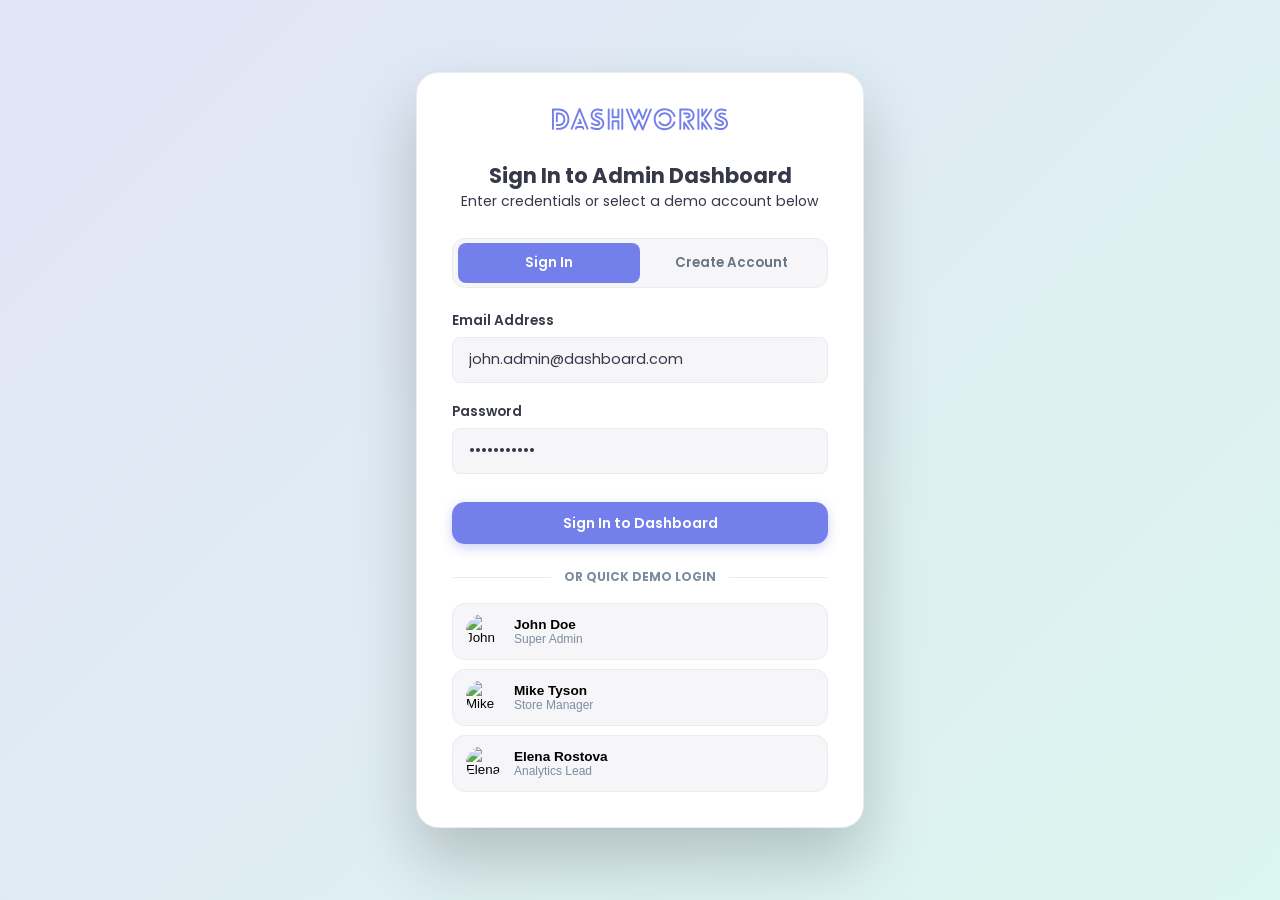
==== commit 236b0f49: "Refactor: Delete local images directory and replace placeholders with high-resolution Unsplash CDN U" ====
--- a/index.html
+++ b/index.html
@@ -61,21 +61,21 @@
 
           <div class="demo-accounts-grid">
             <button class="demo-user-chip" data-user="john.admin@dashboard.com">
-              <img src="images/image2.png" alt="John Doe" />
+              <img src="https://images.unsplash.com/photo-1507003211169-0a1dd7228f2d?auto=format&fit=crop&w=250&q=80" alt="John Doe" />
               <div>
                 <b>John Doe</b>
                 <small>Super Admin</small>
               </div>
             </button>
             <button class="demo-user-chip" data-user="mike.tyson@ironmike.com">
-              <img src="images/image1.png" alt="Mike Tyson" />
+              <img src="https://images.unsplash.com/photo-1500648767791-00dcc994a43e?auto=format&fit=crop&w=250&q=80" alt="Mike Tyson" />
               <div>
                 <b>Mike Tyson</b>
                 <small>Store Manager</small>
               </div>
             </button>
             <button class="demo-user-chip" data-user="elena.rostova@tech.de">
-              <img src="images/image4.png" alt="Elena Rostova" />
+              <img src="https://images.unsplash.com/photo-1494790108377-be9c29b29330?auto=format&fit=crop&w=250&q=80" alt="Elena Rostova" />
               <div>
                 <b>Elena Rostova</b>
                 <small>Analytics Lead</small>
@@ -112,10 +112,10 @@
               <div class="form-group">
                 <label>Avatar Profile</label>
                 <select id="auth-reg-avatar" class="custom-select">
-                  <option value="images/image2.png">Avatar 1 (Male)</option>
-                  <option value="images/image1.png">Avatar 2 (Casual)</option>
-                  <option value="images/image4.png">Avatar 3 (Female)</option>
-                  <option value="images/image3.png">Avatar 4 (Pro)</option>
+                  <option value="https://images.unsplash.com/photo-1507003211169-0a1dd7228f2d?auto=format&fit=crop&w=250&q=80">Avatar 1 (Male)</option>
+                  <option value="https://images.unsplash.com/photo-1500648767791-00dcc994a43e?auto=format&fit=crop&w=250&q=80">Avatar 2 (Casual)</option>
+                  <option value="https://images.unsplash.com/photo-1494790108377-be9c29b29330?auto=format&fit=crop&w=250&q=80">Avatar 3 (Female)</option>
+                  <option value="https://images.unsplash.com/photo-1472099645785-5658abf4ff4e?auto=format&fit=crop&w=250&q=80">Avatar 4 (Pro)</option>
                 </select>
               </div>
             </div>
@@ -210,7 +210,7 @@
 
         <div class="sidebar-footer-card">
           <div class="profile-photo">
-            <img src="images/image2.png" alt="Admin Avatar" id="sidebar-user-avatar" />
+            <img src="https://images.unsplash.com/photo-1507003211169-0a1dd7228f2d?auto=format&fit=crop&w=250&q=80" alt="Admin Avatar" id="sidebar-user-avatar" />
           </div>
           <div class="user-meta">
             <b id="sidebar-user-name">John Doe</b>
@@ -271,7 +271,7 @@
             <div class="profile-wrapper" id="profile-wrapper">
               <div class="profile-chip" id="profile-trigger">
                 <div class="profile-photo">
-                  <img src="images/image2.png" alt="Admin Avatar" id="header-user-avatar" />
+                  <img src="https://images.unsplash.com/photo-1507003211169-0a1dd7228f2d?auto=format&fit=crop&w=250&q=80" alt="Admin Avatar" id="header-user-avatar" />
                 </div>
                 <span class="material-icons-sharp dropdown-arrow">arrow_drop_down</span>
               </div>
@@ -941,7 +941,7 @@
                   <form id="form-profile-settings">
                     <div class="profile-avatar-row">
                       <div class="profile-photo" style="width:5rem; height:5rem;">
-                        <img src="images/image2.png" alt="Admin Avatar" id="settings-avatar-preview" />
+                        <img src="https://images.unsplash.com/photo-1507003211169-0a1dd7228f2d?auto=format&fit=crop&w=250&q=80" alt="Admin Avatar" id="settings-avatar-preview" />
                       </div>
                       <div>
                         <button type="button" class="btn btn-outline-sm" id="btn-change-avatar">Upload New Photo</button>
@@ -1126,10 +1126,10 @@
                 <div class="form-group">
                   <label>Select Representative Image</label>
                   <select id="add-prod-image" class="custom-select">
-                    <option value="images/image1.png">Drone Alpha (Image 1)</option>
-                    <option value="images/image2.png">Quadcopter Pro (Image 2)</option>
-                    <option value="images/image3.png">Camera Gear (Image 3)</option>
-                    <option value="images/image4.png">High Speed FPV (Image 4)</option>
+                    <option value="https://images.unsplash.com/photo-1527977966376-1c8408f9f108?auto=format&fit=crop&w=600&q=80">Drone 4K (Model 1)</option>
+                    <option value="https://images.unsplash.com/photo-1508614589041-895b88991e3e?auto=format&fit=crop&w=600&q=80">Quadcopter (Model 2)</option>
+                    <option value="https://images.unsplash.com/photo-1516035069371-29a1b244cc32?auto=format&fit=crop&w=600&q=80">Camera Gimbal (Model 3)</option>
+                    <option value="https://images.unsplash.com/photo-1506947411487-a56738267384?auto=format&fit=crop&w=600&q=80">FPV Racing (Model 4)</option>
                   </select>
                 </div>
 
